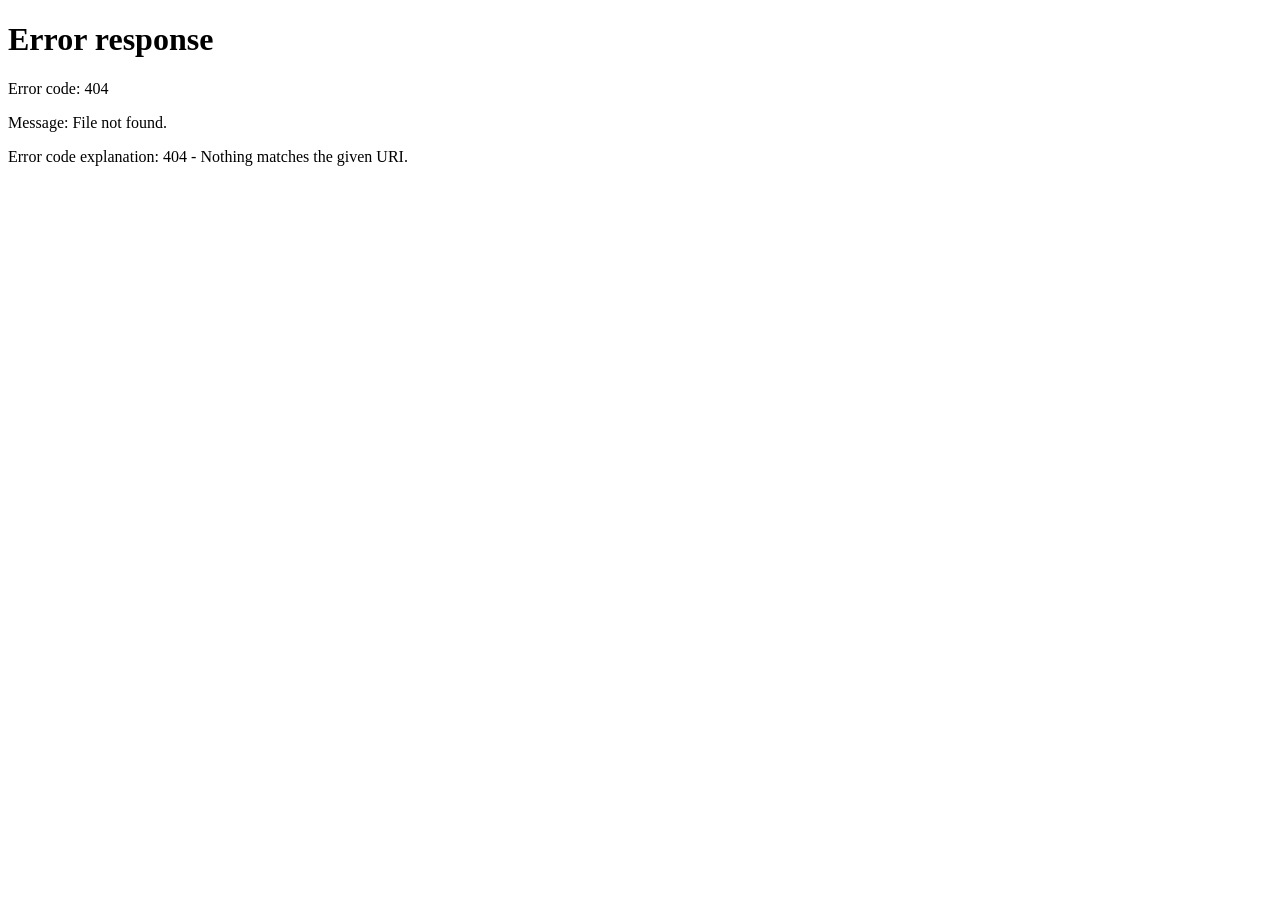
==== android_app/app/src/main/assets/www/index.html @ dddfde66 "feat: Add Android native app, mobile glassmorphism UI, backtesting engine, and AI evaluators" ====
<!DOCTYPE html>
<html lang="en">

<head>
    <meta charset="UTF-8">
    <meta name="viewport" content="width=device-width, initial-scale=1.0, maximum-scale=1.0, user-scalable=no">
    <title>Intraday Trading Terminal</title>
    <!-- Auth: must be first, intercepts all fetch() -->
    <script src="auth-client.js"></script>
    <script src="android-adapter.js"></script>
    <script>
        (function() {
            const saved = localStorage.getItem('theme') || 'light';
            document.documentElement.setAttribute('data-theme', saved);
        })();
    </script>
    <link rel="preconnect" href="https://fonts.googleapis.com">
    <link
        href="https://fonts.googleapis.com/css2?family=Inter:wght@400;500;600;700;800&family=JetBrains+Mono:wght@400;500;600;700;800&display=swap"
        rel="stylesheet">
    <link rel="stylesheet" href="mobile-glass.css">
    <style>
        :root, [data-theme="dark"] {
            --bg-base: #060913;
            --bg-panel: rgba(13, 20, 36, 0.82);
            --bg-panel-solid: #0d1424;
            --bg-panel-hover: rgba(20, 30, 52, 0.9);
            --border: rgba(255, 255, 255, 0.08);
            --border-light: rgba(255, 255, 255, 0.14);
            --border-glow: rgba(255, 107, 0, 0.35);

            --text: #f8fafc;
            --text-heading: #ffffff;
            --muted: #94a3b8;
            --muted-dark: #64748b;

            /* High visibility trading colors with Orange brand hero */
            --green: #00e676;
            --green-bg: rgba(0, 230, 118, 0.12);
            --green-border: rgba(0, 230, 118, 0.28);
            --green-text: #00e676;

            --red: #ff4d4d;
            --red-bg: rgba(255, 77, 77, 0.14);
            --red-border: rgba(255, 77, 77, 0.3);
            --red-text: #ff6b6b;

            --blue: #ff6b00;
            --orange: #ff6b00;
            --yellow: #fbbf24;
            --purple: #ea580c;

            --card-bg: rgba(16, 24, 44, 0.85);
            --card-border: rgba(255, 255, 255, 0.09);
            --card-hover-border: rgba(255, 107, 0, 0.6);
            --card-hover-bg: rgba(24, 36, 64, 0.9);
            --card-shadow: 0 8px 24px rgba(0, 0, 0, 0.45);

            --sub-box-bg: rgba(10, 15, 28, 0.75);
            --sub-box-border: rgba(255, 255, 255, 0.08);
            --sub-box-text: #f8fafc;

            --tag-orange-bg: rgba(255, 107, 0, 0.14);
            --tag-orange-border: rgba(255, 107, 0, 0.32);
            --tag-orange-color: #ff8533;

            --tag-neutral-bg: rgba(255, 255, 255, 0.06);
            --tag-neutral-border: rgba(255, 255, 255, 0.12);
            --tag-neutral-color: #cbd5e1;

            --log-bg: rgba(7, 11, 22, 0.75);
            --log-border: rgba(255, 255, 255, 0.06);
            --log-text: #cbd5e1;

            --radar-banner-bg: rgba(255, 107, 0, 0.1);
            --radar-banner-border: rgba(255, 107, 0, 0.3);
            --radar-banner-text: #fed7aa;

            --input-bg: rgba(12, 18, 34, 0.9);
            --input-border: rgba(255, 255, 255, 0.12);
            --input-text: #f8fafc;

            --filter-btn-bg: rgba(255, 255, 255, 0.05);
            --filter-btn-border: rgba(255, 255, 255, 0.1);
            --filter-btn-text: #94a3b8;
            --filter-btn-active-bg: rgba(255, 107, 0, 0.2);
            --filter-btn-active-border: #ff6b00;
            --filter-btn-active-text: #ff8533;

            --scrollbar-thumb: rgba(255, 107, 0, 0.35);
            --scrollbar-hover: #ff6b00;

            --shadow-sm: 0 4px 12px rgba(0, 0, 0, 0.3);
            --shadow-md: 0 12px 32px rgba(0, 0, 0, 0.5);

            --bg-inset: rgba(0, 0, 0, 0.25);
            --badge-bg: rgba(255, 107, 0, 0.08);
        }

        [data-theme="light"] {
            --bg-base: #fafaf9;
            --bg-panel: #ffffff;
            --bg-panel-solid: #ffffff;
            --bg-panel-hover: #fffaf5;
            --border: rgba(249, 115, 22, 0.16);
            --border-light: #e2e8f0;
            --border-glow: rgba(255, 107, 0, 0.3);

            --text: #0f172a;
            --text-heading: #0f172a;
            --muted: #64748b;
            --muted-dark: #94a3b8;

            --green: #16a34a;
            --green-bg: #f0fdf4;
            --green-border: #bbf7d0;
            --green-text: #16a34a;

            --red: #dc2626;
            --red-bg: #fef2f2;
            --red-border: #fecaca;
            --red-text: #dc2626;

            --blue: #ff6b00;
            --orange: #ff6b00;
            --yellow: #d97706;
            --purple: #ea580c;

            --card-bg: #ffffff;
            --card-border: rgba(249, 115, 22, 0.18);
            --card-hover-border: #ff6b00;
            --card-hover-bg: #ffffff;
            --card-shadow: 0 4px 16px rgba(249, 115, 22, 0.06);

            --sub-box-bg: #f8fafc;
            --sub-box-border: #e2e8f0;
            --sub-box-text: #0f172a;

            --tag-orange-bg: #fff7ed;
            --tag-orange-border: #fed7aa;
            --tag-orange-color: #ea580c;

            --tag-neutral-bg: #f1f5f9;
            --tag-neutral-border: #e2e8f0;
            --tag-neutral-color: #475569;

            --log-bg: #fafaf9;
            --log-border: #f1f5f9;
            --log-text: #334155;

            --radar-banner-bg: #fff7ed;
            --radar-banner-border: #fed7aa;
            --radar-banner-text: #9a3412;

            --input-bg: #ffffff;
            --input-border: #fed7aa;
            --input-text: #0f172a;

            --filter-btn-bg: #ffffff;
            --filter-btn-border: #e2e8f0;
            --filter-btn-text: #64748b;
            --filter-btn-active-bg: #fff7ed;
            --filter-btn-active-border: #fed7aa;
            --filter-btn-active-text: #ea580c;

            --scrollbar-thumb: #fed7aa;
            --scrollbar-hover: #ea580c;

            --shadow-sm: 0 2px 8px rgba(249, 115, 22, 0.06);
            --shadow-md: 0 12px 30px rgba(249, 115, 22, 0.10);

            --bg-inset: #fff7ed;
            --badge-bg: #ffedd5;
        }

        [data-theme="light"] body {
            background-color: #fafaf9;
            background-image:
                radial-gradient(circle at 15% 25%, rgba(255, 107, 0, 0.07) 0%, transparent 45%),
                radial-gradient(circle at 85% 75%, rgba(249, 115, 22, 0.06) 0%, transparent 45%),
                linear-gradient(rgba(249, 115, 22, 0.025) 1px, transparent 1px),
                linear-gradient(90deg, rgba(249, 115, 22, 0.025) 1px, transparent 1px);
            background-size: 100% 100%, 100% 100%, 36px 36px, 36px 36px;
            background-attachment: fixed;
        }

        [data-theme="light"] .header {
            background: rgba(255, 255, 255, 0.95);
            box-shadow: 0 4px 20px rgba(249, 115, 22, 0.06);
            border-bottom: 1px solid rgba(249, 115, 22, 0.16);
        }

        [data-theme="light"] .brand-icon {
            background: linear-gradient(135deg, #ff6b00, #ea580c);
            box-shadow: 0 4px 14px rgba(249, 115, 22, 0.35);
            color: white;
        }

        [data-theme="light"] .brand-name span {
            color: #ff6b00;
        }

        [data-theme="light"] .health-badge {
            background: #ffffff;
            box-shadow: 0 2px 6px rgba(0, 0, 0, 0.04);
            border-color: rgba(249, 115, 22, 0.18);
        }

        [data-theme="light"] .latency-badge {
            background: #ffffff;
            border: 1px solid #e2e8f0;
        }

        [data-theme="light"] .btn-toggle {
            background: #ffffff;
            border-color: #e2e8f0;
            color: var(--text);
        }

        [data-theme="light"] .btn-toggle:hover {
            background: #fff7ed;
            border-color: rgba(249, 115, 22, 0.3);
            color: #ff6b00;
        }

        [data-theme="light"] .btn-toggle.active {
            background: linear-gradient(135deg, #ff6b00, #ea580c) !important;
            color: #ffffff !important;
            border-color: #ff6b00 !important;
            box-shadow: 0 4px 14px rgba(249, 115, 22, 0.35) !important;
        }

        [data-theme="light"] .btn-outline {
            border-color: #e2e8f0;
            background: #ffffff;
            color: var(--text);
        }

        [data-theme="light"] .btn-outline:hover {
            background: #fff7ed;
            color: #ff6b00;
            border-color: rgba(249, 115, 22, 0.3);
        }

        [data-theme="light"] .btn-theme {
            background: transparent;
            color: var(--text);
            font-size: 16px;
            border-radius: 50%;
            width: 36px;
            height: 36px;
            display: flex;
            align-items: center;
            justify-content: center;
        }

        [data-theme="light"] .btn-theme:hover {
            background: #f1f5f9;
        }

        /* Panel overrides */
        [data-theme="light"] .panel,
        [data-theme="light"] .modal-box {
            background: #ffffff !important;
            border-color: rgba(249, 115, 22, 0.16) !important;
            box-shadow: 0 4px 20px rgba(249, 115, 22, 0.05) !important;
        }

        [data-theme="light"] .panel-header,
        [data-theme="light"] .modal-head,
        [data-theme="light"] .modal-foot {
            background: #fffaf5 !important;
            border-color: rgba(249, 115, 22, 0.12) !important;
            color: var(--text) !important;
        }

        [data-theme="light"] .stat-card,
        [data-theme="light"] .trade-card {
            background: #ffffff !important;
            border: 1px solid rgba(249, 115, 22, 0.14) !important;
            box-shadow: 0 2px 10px rgba(249, 115, 22, 0.04) !important;
        }

        [data-theme="light"] .stat-card:hover,
        [data-theme="light"] .trade-card:hover {
            box-shadow: 0 10px 28px rgba(249, 115, 22, 0.12) !important;
            border-color: rgba(249, 115, 22, 0.35) !important;
            transform: translateY(-4px);
        }

        [data-theme="light"] .risk-block,
        [data-theme="light"] .tc-price-row,
        [data-theme="light"] .tc-stat {
            background: #ffffff !important;
            border: 1px solid rgba(249, 115, 22, 0.16) !important;
            border-radius: 14px !important;
            box-shadow: 0 2px 8px rgba(249, 115, 22, 0.03) !important;
        }

        [data-theme="light"] .risk-block:hover {
            border-color: rgba(249, 115, 22, 0.3) !important;
            box-shadow: 0 6px 18px rgba(249, 115, 22, 0.08) !important;
        }

        [data-theme="light"] .tc-bar-track,
        [data-theme="light"] .risk-bar-track,
        [data-theme="light"] .conf-bar {
            background: #e2e8f0 !important;
            box-shadow: none !important;
            border-radius: 4px !important;
        }

        [data-theme="light"] .tc-bar-cursor {
            background: #0f172a !important;
            box-shadow: 0 0 6px rgba(0, 0, 0, 0.2) !important;
        }

        /* Scan Card Dual-Theme Rules */
        .scan-card {
            background: var(--card-bg);
            border: 1px solid var(--card-border);
            border-radius: 16px;
            padding: 16px;
            box-shadow: var(--card-shadow);
            display: flex;
            flex-direction: column;
            gap: 12px;
            transition: all 0.25s ease;
        }
        .scan-card:hover {
            border-color: var(--card-hover-border);
            box-shadow: 0 10px 28px rgba(255, 107, 0, 0.16);
            transform: translateY(-2px);
        }

        [data-theme="light"] .scan-card {
            background: #ffffff !important;
            border: 1px solid rgba(249, 115, 22, 0.18) !important;
            box-shadow: 0 4px 16px rgba(249, 115, 22, 0.06) !important;
        }

        [data-theme="light"] .scan-card:hover {
            background: #ffffff !important;
            border-color: #ff6b00 !important;
            box-shadow: 0 10px 28px rgba(249, 115, 22, 0.14) !important;
            transform: translateY(-2px);
        }

        [data-theme="light"] .alert-item:hover {
            background: #fff7ed !important;
        }

        .scan-decision {
            background: var(--tag-orange-bg);
            border: 1px solid var(--tag-orange-border);
            color: var(--tag-orange-color);
            border-radius: 8px;
            font-weight: 700;
        }

        .insight-chip {
            background: var(--tag-neutral-bg);
            border: 1px solid var(--tag-neutral-border);
            color: var(--tag-neutral-color);
            border-radius: 8px;
            font-weight: 700;
        }

        .insight-chip.active {
            background: var(--tag-orange-bg) !important;
            border: 1px solid var(--tag-orange-border) !important;
            color: var(--tag-orange-color) !important;
        }

        .chk {
            background: var(--tag-neutral-bg);
            border: 1px solid var(--tag-neutral-border);
            color: var(--muted);
            border-radius: 6px;
        }

        .chk.pass {
            background: var(--green-bg) !important;
            border: 1px solid var(--green-border) !important;
            color: var(--green-text) !important;
        }

        [data-theme="light"] .alert-item {
            border-bottom: 1px solid #f1f5f9 !important;
        }

        [data-theme="light"] .tl-item:not(:last-child)::before {
            background: rgba(249, 115, 22, 0.25) !important;
        }

        [data-theme="light"] .tl-dot.scan {
            background: #ea580c !important;
            border-color: #ffffff !important;
            box-shadow: 0 0 6px rgba(234, 88, 12, 0.4) !important;
        }

        /* Candidate & Watchlist Card Aesthetics */
        .radar-filter-btn {
            background: var(--filter-btn-bg);
            border: 1px solid var(--filter-btn-border);
            color: var(--filter-btn-text);
            padding: 4px 10px;
            border-radius: 8px;
            font-size: 11px;
            font-weight: 700;
            cursor: pointer;
            transition: all 0.2s ease;
        }
        .radar-filter-btn:hover {
            border-color: #ff6b00;
            color: #ff6b00;
        }
        .radar-filter-btn.active {
            background: var(--filter-btn-active-bg);
            border-color: var(--filter-btn-active-border);
            color: var(--filter-btn-active-text);
            font-weight: 800;
            box-shadow: 0 1px 3px rgba(249, 115, 22, 0.15);
        }

        .wl-card {
            background: var(--card-bg);
            border: 1.5px solid var(--card-border);
            border-radius: 12px;
            padding: 10px 12px;
            display: flex;
            flex-direction: column;
            gap: 6px;
            cursor: pointer;
            transition: all 0.22s cubic-bezier(0.4, 0, 0.2, 1);
            box-shadow: var(--shadow-sm);
            position: relative;
            overflow: hidden;
        }
        .wl-card:hover {
            transform: translateY(-2px);
            border-color: var(--card-hover-border);
            box-shadow: 0 8px 20px rgba(255, 107, 0, 0.16);
        }
        .wl-card.highlight-card {
            border-color: #ff6b00;
            background: var(--card-hover-bg);
            box-shadow: 0 0 0 3px rgba(255, 107, 0, 0.25);
        }

        .morning-stock-card {
            background: var(--card-bg);
            border: 1px solid var(--border);
            border-radius: 8px;
            padding: 6px 8px;
            display: flex;
            justify-content: space-between;
            align-items: center;
            font-size: 11px;
            cursor: pointer;
            transition: all 0.15s ease;
        }
        .morning-stock-card:hover {
            border-color: #ff6b00;
            background: var(--card-hover-bg);
            transform: translateY(-1px);
        }

        #morning-search-input {
            width: 100%;
            padding: 8px 12px;
            border-radius: 10px;
            border: 1.5px solid var(--input-border);
            font-size: 11px;
            outline: none;
            background: var(--input-bg);
            color: var(--input-text);
            transition: border-color 0.2s ease;
        }
        #morning-search-input:focus {
            border-color: #ff6b00;
        }

        @keyframes cardPulseRing {
            0% { box-shadow: 0 0 0 0 rgba(249, 115, 22, 0.6); }
            70% { box-shadow: 0 0 0 10px rgba(249, 115, 22, 0); }
            100% { box-shadow: 0 0 0 0 rgba(249, 115, 22, 0); }
        }
        .scan-card.highlight-pulse {
            animation: cardPulseRing 1.8s infinite;
            border-color: #ff6b00 !important;
        }

        /* Custom Scrollbar for comfortable panes */
        #live-signal-log::-webkit-scrollbar,
        #watchlist-symbols-list::-webkit-scrollbar,
        #timeline::-webkit-scrollbar,
        #alerts-panel::-webkit-scrollbar {
            width: 5px;
        }
        #live-signal-log::-webkit-scrollbar-thumb,
        #watchlist-symbols-list::-webkit-scrollbar-thumb,
        #timeline::-webkit-scrollbar-thumb,
        #alerts-panel::-webkit-scrollbar-thumb {
            background: var(--scrollbar-thumb);
            border-radius: 4px;
        }
        #live-signal-log::-webkit-scrollbar-thumb:hover,
        #watchlist-symbols-list::-webkit-scrollbar-thumb:hover,
        #timeline::-webkit-scrollbar-thumb:hover,
        #alerts-panel::-webkit-scrollbar-thumb:hover {
            background: var(--scrollbar-hover);
        }

        .sh-row {
            background: rgba(255, 255, 255, 0.03);
            border: 1px solid rgba(255, 255, 255, 0.06);
            border-radius: 8px;
            padding: 5px 12px;
            margin-bottom: 4px;
            transition: all 0.15s ease;
        }
        .sh-row:hover {
            background: rgba(255, 107, 0, 0.1);
            border-color: rgba(255, 107, 0, 0.3);
        }
        [data-theme="light"] .sh-row {
            background: #f8fafc;
            border: 1px solid #f1f5f9;
        }
        [data-theme="light"] .sh-row:hover {
            background: #fff7ed;
            border-color: #fed7aa;
        }

        /* Modal Spec overrides */
        [data-theme="light"] .cfg-section {
            background: #ffffff !important;
            border-color: var(--border-light) !important;
        }

        [data-theme="light"] .cfg-input,
        [data-theme="light"] .sl-modify-input {
            background: #ffffff !important;
            border-color: var(--border-light) !important;
            color: var(--text) !important;
            box-shadow: 0 1px 2px rgba(0, 0, 0, 0.02) !important;
        }

        [data-theme="light"] select.cfg-input option {
            background: #ffffff !important;
        }

        [data-theme="light"] .tbl th {
            background: #f8fafc !important;
            color: var(--muted) !important;
            border-bottom: 1px solid var(--border-light) !important;
        }

        [data-theme="light"] .tbl td {
            border-bottom: 1px solid var(--border-light) !important;
        }

        /* Toaster */
        #header-toast {
            position: absolute;
            left: 50%;
            transform: translate(-50%, -20px);
            top: 12px;
            font-size: 13px;
            font-weight: 700;
            color: var(--text);
            opacity: 0;
            pointer-events: none;
            display: flex;
            align-items: center;
            gap: 10px;
            background: rgba(3, 6, 16, 0.95);
            padding: 8px 16px;
            border-radius: 30px;
            border: 1px solid rgba(255, 255, 255, 0.2);
            box-shadow: 0 4px 20px rgba(0, 0, 0, 0.5);
            z-index: 3000;
            transition: all 0.3s cubic-bezier(0.4, 0, 0.2, 1);
            backdrop-filter: blur(10px);
        }

        [data-theme="light"] #header-toast {
            background: #ffffff !important;
            border-color: var(--border-light) !important;
            box-shadow: 0 4px 20px rgba(0, 0, 0, 0.1) !important;
            color: var(--text) !important;
        }

        * {
            margin: 0;
            padding: 0;
            box-sizing: border-box;
            -webkit-tap-highlight-color: transparent;
        }

        body {
            font-family: 'Inter', sans-serif;
            background-color: var(--bg-base);
            color: var(--text);
            min-height: 100vh;
            /* Dynamic background meshes */
            background-image:
                radial-gradient(circle at 15% 40%, rgba(59, 130, 246, 0.08) 0%, transparent 40%),
                radial-gradient(circle at 85% 70%, rgba(139, 92, 246, 0.08) 0%, transparent 40%),
                radial-gradient(circle at 50% 10%, rgba(0, 230, 118, 0.03) 0%, transparent 50%),
                linear-gradient(rgba(255, 255, 255, 0.015) 1px, transparent 1px),
                linear-gradient(90deg, rgba(255, 255, 255, 0.015) 1px, transparent 1px);
            background-size: 100% 100%, 100% 100%, 100% 100%, 40px 40px, 40px 40px;
            background-position: 0 0, 0 0, 0 0, -1px -1px, -1px -1px;
            background-attachment: fixed;
        }

        /* ── SCROLLBAR ── */
        ::-webkit-scrollbar {
            width: 6px;
            height: 6px;
        }

        ::-webkit-scrollbar-track {
            background: transparent;
        }

        ::-webkit-scrollbar-thumb {
            background: rgba(255, 255, 255, 0.15);
            border-radius: 10px;
        }

        ::-webkit-scrollbar-thumb:hover {
            background: rgba(255, 255, 255, 0.25);
        }

        /* ── HEADER ── */
        .header {
            display: flex;
            justify-content: space-between;
            align-items: center;
            padding: 10px 24px;
            background: rgba(3, 6, 16, 0.85);
            border-bottom: 1px solid var(--border);
            backdrop-filter: blur(20px);
            position: sticky;
            top: 0;
            z-index: 200;
            box-shadow: 0 2px 15px rgba(0, 0, 0, 0.4);
        }

        .header-left {
            display: flex;
            align-items: center;
            gap: 24px;
        }

        .brand {
            display: flex;
            align-items: center;
            gap: 12px;
        }

        .brand-icon {
            width: 36px;
            height: 36px;
            min-width: 36px;
            background: linear-gradient(135deg, var(--blue), var(--purple));
            border-radius: 10px;
            display: flex;
            align-items: center;
            justify-content: center;
            font-size: 18px;
            box-shadow: 0 0 15px rgba(59, 130, 246, 0.4);
        }

        .brand-name {
            font-size: 16px;
            font-weight: 800;
            letter-spacing: -0.5px;
        }

        .brand-name span {
            color: var(--blue);
        }

        .health-badge {
            display: flex;
            align-items: center;
            gap: 8px;
            font-size: 12px;
            font-weight: 600;
            background: rgba(255, 255, 255, 0.03);
            border: 1px solid var(--border);
            padding: 6px 14px;
            border-radius: 20px;
            box-shadow: inset 0 2px 4px rgba(0, 0, 0, 0.2);
            white-space: nowrap;
        }

        .health-dot {
            width: 8px;
            height: 8px;
            min-width: 8px;
            border-radius: 50%;
            background: var(--muted);
        }

        .health-dot.ok {
            background: var(--green);
            box-shadow: 0 0 12px rgba(0, 230, 118, 0.6);
            animation: pulse-ok 2s infinite;
        }

        .health-dot.warn {
            background: var(--yellow);
            box-shadow: 0 0 12px rgba(251, 191, 36, 0.6);
        }

        .health-dot.err {
            background: var(--red);
            box-shadow: 0 0 12px rgba(255, 59, 59, 0.6);
        }

        @keyframes pulse-ok {

            0%,
            100% {
                opacity: 1;
                box-shadow: 0 0 12px rgba(0, 230, 118, 0.6);
            }

            50% {
                opacity: 0.5;
                box-shadow: 0 0 4px rgba(0, 230, 118, 0.2);
            }
        }

        .latency-badge {
            font-family: 'JetBrains Mono';
            font-size: 11px;
            color: var(--muted);
            padding: 6px 12px;
            background: rgba(255, 255, 255, 0.03);
            border-radius: 8px;
            display: flex;
            align-items: center;
            gap: 6px;
            white-space: nowrap;
        }

        #latency-bar {
            display: flex;
            align-items: flex-end;
            gap: 2px;
            height: 14px;
        }

        .lb {
            width: 3px;
            border-radius: 1px;
            background: var(--green);
            transition: height 0.2s, background 0.2s;
        }

        .header-right {
            display: flex;
            gap: 12px;
            align-items: center;
        }

        button {
            padding: 6px 14px;
            border-radius: 6px;
            font-weight: 600;
            font-size: 11px;
            cursor: pointer;
            border: 1px solid transparent;
            transition: all 0.2s cubic-bezier(0.4, 0, 0.2, 1);
            font-family: 'Inter', sans-serif;
            display: flex;
            align-items: center;
            justify-content: center;
            gap: 6px;
        }

        button:active {
            transform: scale(0.96);
        }

        .btn-toggle {
            background: rgba(255, 255, 255, 0.05);
            color: var(--text);
            border-color: var(--border);
        }

        .btn-toggle:hover {
            background: rgba(255, 255, 255, 0.1);
        }

        .btn-toggle.active {
            background: rgba(0, 230, 118, 0.1);
            color: var(--green);
            border-color: rgba(0, 230, 118, 0.4);
            text-shadow: 0 0 10px rgba(0, 230, 118, 0.4);
        }

        .btn-mode {
            font-family: 'JetBrains Mono';
            font-weight: 700;
            font-size: 10px;
            letter-spacing: 0.5px;
        }

        .btn-mode.test {
            background: rgba(59, 130, 246, 0.1);
            color: var(--blue);
            border-color: rgba(59, 130, 246, 0.3);
        }

        .btn-mode.live {
            background: rgba(255, 59, 59, 0.1);
            color: var(--red);
            border-color: rgba(255, 59, 59, 0.3);
            animation: pulse-live 2s infinite;
        }

        @keyframes pulse-live {

            0%,
            100% {
                box-shadow: 0 0 0 0 rgba(255, 59, 59, 0.4);
            }

            50% {
                box-shadow: 0 0 0 4px rgba(255, 59, 59, 0);
            }
        }

        .btn-outline {
            background: transparent;
            color: var(--text);
            border-color: rgba(255, 255, 255, 0.15);
        }

        .btn-outline:hover {
            background: rgba(255, 255, 255, 0.05);
            border-color: rgba(255, 255, 255, 0.3);
        }

        .btn-danger {
            background: rgba(255, 59, 59, 0.15);
            color: var(--red);
            border-color: rgba(255, 59, 59, 0.3);
        }

        .btn-danger:hover {
            background: var(--red);
            color: #fff;
            box-shadow: 0 4px 15px rgba(255, 59, 59, 0.4);
        }

        .btn-primary {
            background: var(--blue);
            color: #fff;
            border-color: var(--blue);
        }

        .btn-primary:hover {
            background: #2563eb;
            transform: translateY(-1px);
            box-shadow: 0 4px 15px rgba(59, 130, 246, 0.4);
        }

        .btn-sm {
            padding: 4px 10px;
            font-size: 10px;
            border-radius: 4px;
        }

        .btn-theme {
            background: transparent;
            color: var(--muted);
            border: none;
            font-size: 16px;
            border-radius: 50%;
            width: 30px;
            height: 30px;
            display: flex;
            align-items: center;
            justify-content: center;
            transition: all 0.2s;
        }

        .btn-theme:hover {
            background: rgba(255, 255, 255, 0.05);
            color: var(--text);
        }

        /* ── LAYOUT ── */
        .page {
            padding: 16px;
            display: flex;
            flex-direction: column;
            gap: 16px;
            max-width: 1800px;
            margin: 0 auto;
            box-sizing: border-box;
        }

        /* ── INDEX BANNER ── */
        .index-banner {
            display: flex;
            justify-content: space-between;
            padding: 12px 16px;
            background: linear-gradient(90deg, rgba(20, 28, 48, 0.4) 0%, rgba(10, 16, 30, 0.6) 100%);
            border: 1px solid var(--border);
            border-radius: 12px;
            overflow-x: auto;
            white-space: nowrap;
            align-items: center;
            gap: 16px;
        }

        [data-theme="light"] .index-banner {
            background: #ffffff !important;
            box-shadow: 0 4px 15px rgba(0, 0, 0, 0.03) !important;
            border-color: var(--border-light) !important;
        }

        .idx-item {
            display: flex;
            gap: 8px;
            align-items: baseline;
        }

        .idx-name {
            font-size: 10px;
            font-weight: 700;
            color: var(--muted);
            letter-spacing: 0.5px;
        }

        [data-theme="light"] .idx-name {
            color: #64748b !important;
        }

        .idx-price {
            font-size: 13px;
            font-weight: 700;
            color: var(--text);
            font-family: 'JetBrains Mono', monospace;
        }

        .idx-chg {
            font-size: 11px;
            font-weight: 700;
            font-family: 'JetBrains Mono', monospace;
        }

        .pulse-dot {
            width: 6px;
            height: 6px;
            background: var(--green);
            border-radius: 50%;
            display: inline-block;
            margin-right: 4px;
            animation: pulse-green 1.5s infinite;
            box-shadow: 0 0 0 0 rgba(0, 230, 118, 0.7);
        }

        @keyframes pulse-green {
            0% {
                transform: scale(0.95);
                box-shadow: 0 0 0 0 rgba(0, 230, 118, 0.7);
            }

            70% {
                transform: scale(1);
                box-shadow: 0 0 0 6px rgba(0, 230, 118, 0);
            }

            100% {
                transform: scale(0.95);
                box-shadow: 0 0 0 0 rgba(0, 230, 118, 0);
            }
        }

        [data-theme="light"] .idx-price {
            color: var(--text) !important;
        }

        /* ── STAT RIBBON ── */
        .ribbon {
            display: grid;
            grid-template-columns: 0.8fr 0.7fr 0.8fr 1.8fr 0.8fr;
            gap: 16px;
        }

        .stat-card {
            background: linear-gradient(180deg, rgba(20, 28, 48, 0.5) 0%, rgba(10, 16, 30, 0.6) 100%);
            backdrop-filter: blur(12px);
            border: 1px solid var(--border);
            border-top: 1px solid var(--border-light);
            border-radius: 12px;
            padding: 12px 18px 11px;
            display: flex;
            flex-direction: column;
            justify-content: center;
            gap: 6px;
            transition: transform 0.3s cubic-bezier(0.4, 0, 0.2, 1), box-shadow 0.3s, border-color 0.3s;
            box-shadow: var(--shadow-sm);
        }

        .stat-card:hover {
            transform: translateY(-2px);
            border-color: rgba(255, 255, 255, 0.2);
            box-shadow: 0 8px 24px rgba(0, 0, 0, 0.3), 0 0 20px rgba(59, 130, 246, 0.05);
        }

        .stat-label {
            font-size: 9px;
            text-transform: uppercase;
            letter-spacing: 1px;
            color: var(--muted);
            font-weight: 700;
        }

        .stat-val {
            font-size: 20px;
            font-weight: 800;
            font-family: 'JetBrains Mono';
            letter-spacing: -0.5px;
        }

        .stat-sub {
            font-size: 10px;
            color: var(--muted);
            font-weight: 500;
        }

        .g {
            color: var(--green) !important;
            text-shadow: 0 0 12px rgba(0, 230, 118, 0.2);
        }

        .r {
            color: var(--red) !important;
            text-shadow: 0 0 12px rgba(255, 59, 59, 0.2);
        }

        .b {
            color: var(--blue) !important;
            text-shadow: 0 0 12px rgba(59, 130, 246, 0.2);
        }

        .y {
            color: var(--yellow) !important;
            text-shadow: 0 0 12px rgba(251, 191, 36, 0.2);
        }

        /* ── MAIN GRID ── */
        .main-grid {
            display: grid;
            grid-template-columns: 1fr 340px;
            gap: 16px;
            align-items: start;
        }

        .intel-split-row {
            display: grid;
            grid-template-columns: 1.15fr 1fr;
            gap: 16px;
            margin-bottom: 20px;
        }
        @media (max-width: 960px) {
            .intel-split-row {
                grid-template-columns: 1fr;
            }
        }

        .split-row {
            display: grid;
            grid-template-columns: repeat(4, 1fr);
            gap: 16px;
            margin-bottom: 20px;
        }
        @media (max-width: 1200px) {
            .split-row {
                grid-template-columns: repeat(2, 1fr);
            }
        }
        @media (max-width: 640px) {
            .split-row {
                grid-template-columns: 1fr;
            }
        }

        .left-col {
            display: flex;
            flex-direction: column;
            gap: 16px;
        }

        .right-col {
            display: flex;
            flex-direction: column;
            gap: 16px;
        }

        /* ── PANEL ── */
        .panel {
            background: linear-gradient(180deg, rgba(18, 25, 42, 0.6) 0%, rgba(10, 15, 26, 0.8) 100%);
            backdrop-filter: blur(20px);
            border: 1px solid var(--border);
            border-top: 1px solid var(--border-light);
            border-radius: 12px;
            overflow: hidden;
            box-shadow: var(--shadow-sm);
        }

        .panel-header {
            padding: 12px 16px;
            background: rgba(0, 0, 0, 0.2);
            border-bottom: 1px solid var(--border);
            display: flex;
            justify-content: space-between;
            align-items: center;
            font-size: 14px;
            font-weight: 700;
            letter-spacing: 0.5px;
        }

        .panel-header-left {
            display: flex;
            align-items: center;
            gap: 8px;
        }

        .panel-label {
            font-size: 9px;
            color: var(--muted);
            font-weight: 600;
            text-transform: uppercase;
            letter-spacing: 0.5px;
        }

        /* ── ACTIVE TRADE CARDS ── */
        .trade-cards-grid {
            display: grid;
            grid-template-columns: repeat(auto-fill, minmax(320px, 1fr));
            gap: 10px;
            padding: 14px 16px;
        }

        .trade-card {
            background: linear-gradient(145deg, rgba(20, 28, 48, 0.4) 0%, rgba(10, 16, 30, 0.6) 100%);
            backdrop-filter: blur(10px);
            border: 1px solid rgba(255, 255, 255, 0.08);
            border-radius: 12px;
            padding: 14px;
            display: flex;
            flex-direction: column;
            gap: 10px;
            position: relative;
            overflow: hidden;
            box-shadow: 0 4px 20px rgba(0, 0, 0, 0.3);
            transition: all 0.3s cubic-bezier(0.4, 0, 0.2, 1);
        }

        .trade-card:hover {
            transform: translateY(-4px);
            border-color: rgba(255, 255, 255, 0.15);
            box-shadow: 0 12px 30px rgba(0, 0, 0, 0.5);
        }

        .trade-card::after {
            content: '';
            position: absolute;
            top: 0;
            left: 0;
            width: 100%;
            height: 4px;
        }

        .trade-card.profit::after {
            background: var(--green);
            box-shadow: 0 0 10px var(--green);
        }

        .trade-card.loss::after {
            background: var(--red);
            box-shadow: 0 0 10px var(--red);
        }

        .tc-top {
            display: flex;
            justify-content: space-between;
            align-items: flex-start;
            margin-bottom: 14px;
        }

        .tc-symbol {
            display: flex;
            align-items: center;
            flex-wrap: wrap;
            gap: 8px;
        }

        .tc-sym-name {
            font-size: 18px;
            font-weight: 800;
            letter-spacing: -0.5px;
        }

        .side-tag {
            padding: 4px 8px;
            border-radius: 6px;
            font-size: 10px;
            font-weight: 800;
            letter-spacing: 0.5px;
            border: 1px solid transparent;
            text-transform: uppercase;
        }

        .side-tag.buy {
            background: rgba(0, 230, 118, 0.1);
            color: var(--green);
            border-color: rgba(0, 230, 118, 0.2);
        }

        .side-tag.sell {
            background: rgba(255, 59, 59, 0.1);
            color: var(--red);
            border-color: rgba(255, 59, 59, 0.2);
        }

        .tc-pnl {
            text-align: right;
        }

        .tc-pnl-val {
            font-size: 20px;
            font-weight: 800;
            font-family: 'JetBrains Mono';
        }

        .tc-pnl-pct {
            font-size: 11px;
            color: var(--muted);
            margin-top: 2px;
            font-family: 'JetBrains Mono';
            font-weight: 600;
        }

        .tc-price-row {
            display: flex;
            align-items: center;
            gap: 8px;
            font-family: 'JetBrains Mono';
            font-size: 13px;
            background: rgba(0, 0, 0, 0.4);
            border-radius: 8px;
            padding: 10px 14px;
            margin-bottom: 16px;
            border: 1px solid rgba(255, 255, 255, 0.05);
        }

        .tc-ltp {
            font-size: 18px;
            font-weight: 800;
        }

        .tc-progress {
            margin-bottom: 16px;
        }

        .tc-progress-labels {
            display: flex;
            justify-content: space-between;
            font-size: 10px;
            color: var(--muted);
            margin-bottom: 6px;
            font-family: 'JetBrains Mono';
            font-weight: 700;
        }

        .tc-bar-track {
            height: 6px;
            background: rgba(0, 0, 0, 0.6);
            border-radius: 3px;
            position: relative;
        }

        .tc-bar-fill {
            height: 100%;
            border-radius: 3px;
            transition: width 0.5s ease;
            position: relative;
        }

        .tc-bar-fill.profit {
            background: linear-gradient(90deg, var(--green), #34d399);
            box-shadow: 0 0 10px rgba(0, 230, 118, 0.3);
        }

        .tc-bar-fill.loss {
            background: linear-gradient(90deg, var(--red), #f87171);
            box-shadow: 0 0 10px rgba(255, 59, 59, 0.3);
        }

        .tc-bar-cursor {
            position: absolute;
            top: -4px;
            width: 4px;
            height: 14px;
            background: #fff;
            border-radius: 2px;
            box-shadow: 0 0 8px #fff;
            z-index: 2;
        }

        .tc-stats {
            display: grid;
            grid-template-columns: repeat(3, 1fr);
            gap: 8px;
            margin-bottom: 16px;
        }

        .tc-stat {
            background: rgba(255, 255, 255, 0.03);
            border-radius: 8px;
            padding: 8px;
            border: 1px solid rgba(255, 255, 255, 0.03);
            text-align: center;
        }

        .tc-stat-label {
            color: var(--muted);
            font-size: 9px;
            text-transform: uppercase;
            font-weight: 700;
            margin-bottom: 4px;
        }

        .tc-stat-val {
            font-family: 'JetBrains Mono';
            font-weight: 800;
            font-size: 13px;
        }

        .tc-actions {
            display: flex;
            gap: 8px;
        }

        .tc-status-tag {
            font-size: 10px;
            font-weight: 800;
            padding: 4px 8px;
            border-radius: 6px;
            letter-spacing: 0.5px;
            border: 1px solid transparent;
        }

        .tc-status-tag.sl-placed {
            background: rgba(59, 130, 246, 0.1);
            color: var(--blue);
            border-color: rgba(59, 130, 246, 0.3);
        }

        .tc-status-tag.trailing {
            background: rgba(0, 230, 118, 0.15);
            color: var(--green);
            border-color: rgba(0, 230, 118, 0.4);
            animation: glow-green 2s infinite;
        }

        @keyframes glow-green {

            0%,
            100% {
                box-shadow: 0 0 5px rgba(0, 230, 118, 0.2);
            }

            50% {
                box-shadow: 0 0 15px rgba(0, 230, 118, 0.5);
            }
        }

        .tc-status-tag.entered {
            background: rgba(255, 255, 255, 0.05);
            color: var(--muted);
            border-color: rgba(255, 255, 255, 0.1);
        }

        /* ── SCANNER PANEL ── */
        .scanner-grid {
            display: grid;
            grid-template-columns: repeat(3, 1fr);
            gap: 10px;
            padding: 14px 16px;
        }

        .scan-card {
            padding: 14px;
            border: 1px solid rgba(255, 255, 255, 0.08);
            border-radius: 12px;
            transition: all 0.2s ease;
            position: relative;
            display: flex;
            flex-direction: column;
            gap: 6px;
        }

        .scan-card:hover {
            background: rgba(255, 255, 255, 0.05);
        }

        .scan-rank {
            font-size: 10px;
            color: var(--muted);
            text-transform: uppercase;
            font-weight: 800;
            letter-spacing: 1.5px;
            margin-bottom: 10px;
            display: flex;
            align-items: center;
            gap: 8px;
        }

        .scan-rank i {
            font-style: normal;
            color: var(--blue);
            background: rgba(59, 130, 246, 0.1);
            padding: 2px 6px;
            border-radius: 4px;
        }

        .scan-top {
            display: flex;
            justify-content: space-between;
            align-items: center;
            margin-bottom: 8px;
        }

        .scan-sym {
            font-size: 18px;
            font-weight: 800;
        }

        .scan-decision {
            font-size: 11px;
            font-weight: 800;
            background: rgba(0, 0, 0, 0.4);
            padding: 4px 10px;
            border-radius: 6px;
            border: 1px solid rgba(255, 255, 255, 0.05);
        }

        .scan-price {
            font-family: 'JetBrains Mono';
            font-size: 12px;
            color: var(--muted);
            margin-bottom: 14px;
            font-weight: 600;
            display: flex;
            align-items: center;
            gap: 10px;
        }

        .conf-bar {
            height: 8px;
            background: rgba(0, 0, 0, 0.6);
            border-radius: 4px;
            margin-bottom: 16px;
            overflow: hidden;
            box-shadow: inset 0 2px 4px rgba(0, 0, 0, 0.3);
        }

        .conf-fill {
            height: 100%;
            border-radius: 4px;
            transition: width 0.8s cubic-bezier(0.4, 0, 0.2, 1);
        }

        .scan-checks {
            display: grid;
            grid-template-columns: 1fr 1fr;
            gap: 8px;
            font-size: 11px;
            font-weight: 600;
            margin-bottom: 16px;
        }

        .chk {
            display: flex;
            align-items: center;
            gap: 8px;
            color: var(--muted);
            padding: 4px;
            border-radius: 4px;
            background: rgba(255, 255, 255, 0.01);
        }

        .chk.pass {
            color: var(--text);
            background: rgba(0, 230, 118, 0.03);
        }

        .chk-dot {
            width: 8px;
            height: 8px;
            border-radius: 50%;
            background: var(--muted);
            flex-shrink: 0;
            box-shadow: inset 0 1px 2px rgba(0, 0, 0, 0.5);
        }

        .chk.pass .chk-dot {
            background: var(--green);
            box-shadow: 0 0 8px var(--green);
        }

        .scan-insights {
            display: flex;
            flex-wrap: wrap;
            gap: 8px;
        }

        .insight-chip {
            font-size: 10px;
            font-family: 'JetBrains Mono';
            font-weight: 800;
            padding: 4px 10px;
            border-radius: 8px;
            border: 1px solid rgba(255, 255, 255, 0.05);
            background: rgba(0, 0, 0, 0.3);
            color: var(--muted);
            transition: all 0.2s;
        }

        .insight-chip.active {
            border-color: rgba(59, 130, 246, 0.4);
            color: var(--blue);
            background: rgba(59, 130, 246, 0.1);
            box-shadow: 0 0 10px rgba(59, 130, 246, 0.1);
        }

        /* ── ALERTS PANEL ── */
        .alerts-list {
            max-height: 140px;
            overflow-y: auto;
            padding: 10px 14px;
        }

        .alert-item {
            display: flex;
            align-items: flex-start;
            gap: 10px;
            padding: 10px;
            border-bottom: 1px solid rgba(255, 255, 255, 0.03);
            font-size: 13px;
            transition: background 0.2s;
            border-radius: 8px;
        }

        .alert-item:hover {
            background: rgba(255, 255, 255, 0.03);
        }

        .alert-icon {
            font-size: 16px;
            margin-top: 2px;
            flex-shrink: 0;
            filter: drop-shadow(0 2px 4px rgba(0, 0, 0, 0.3));
        }

        .alert-body {
            flex: 1;
        }

        .alert-msg {
            font-weight: 600;
            margin-bottom: 3px;
            line-height: 1.4;
        }

        .alert-time {
            font-size: 10px;
            color: var(--muted);
            font-family: 'JetBrains Mono';
            font-weight: 500;
        }

        /* ── RISK DASHBOARD ── */
        .risk-grid {
            display: grid;
            grid-template-columns: 1fr 1fr;
            gap: 8px;
            padding: 12px;
        }

        .risk-block {
            background: rgba(0, 0, 0, 0.25);
            border: 1px solid rgba(255, 255, 255, 0.05);
            border-radius: 12px;
            padding: 12px;
            box-shadow: inset 0 2px 5px rgba(0, 0, 0, 0.1);
            display: flex;
            flex-direction: column;
            gap: 6px;
        }

        .risk-label {
            font-size: 10px;
            color: var(--muted);
            text-transform: uppercase;
            font-weight: 700;
            margin-bottom: 4px;
            letter-spacing: 0.5px;
        }

        .risk-val {
            font-size: 20px;
            font-weight: 800;
            font-family: 'JetBrains Mono';
            margin-bottom: 4px;
        }

        .risk-bar-track {
            height: 6px;
            background: rgba(0, 0, 0, 0.4);
            border-radius: 3px;
            overflow: hidden;
            box-shadow: inset 0 1px 2px rgba(0, 0, 0, 0.5);
        }

        .risk-bar-fill {
            height: 100%;
            border-radius: 3px;
            transition: width 0.5s;
            background: linear-gradient(90deg, var(--green), var(--yellow));
        }

        .risk-bar-fill.danger {
            background: linear-gradient(90deg, var(--yellow), var(--red));
        }

        /* ── SYSTEM HEALTH ── */
        .sh-row {
            display: flex;
            justify-content: space-between;
            align-items: center;
            padding: 6px 18px;
            border-bottom: none;
            font-size: 13px;
            font-weight: 500;
        }

        .sh-label {
            color: var(--muted);
        }

        .sh-val {
            font-family: 'JetBrains Mono';
            font-weight: 700;
            font-size: 12px;
        }

        /* ── SIGNAL TIMELINE ── */
        .timeline {
            padding: 14px 18px;
            display: flex;
            flex-direction: column;
            gap: 14px;
            max-height: 320px;
            overflow-y: auto;
        }

        .tl-item {
            display: flex;
            gap: 14px;
            position: relative;
        }

        .tl-item:last-child {
            padding-bottom: 0;
        }

        .tl-item:not(:last-child)::before {
            content: '';
            position: absolute;
            left: 6px;
            top: 20px;
            bottom: 0;
            width: 2px;
            background: linear-gradient(180deg, rgba(255, 255, 255, 0.1), rgba(255, 255, 255, 0.02));
        }

        .tl-dot {
            width: 14px;
            height: 14px;
            border-radius: 50%;
            flex-shrink: 0;
            margin-top: 2px;
            border: 2px solid var(--bg-panel);
            position: relative;
            z-index: 2;
        }

        .tl-dot.exec {
            background: var(--green);
            box-shadow: 0 0 10px rgba(0, 230, 118, 0.5);
        }

        .tl-dot.detect {
            background: var(--blue);
            box-shadow: 0 0 10px rgba(59, 130, 246, 0.5);
        }

        .tl-dot.scan {
            background: var(--muted);
        }

        .tl-dot.exit {
            background: var(--red);
            box-shadow: 0 0 10px rgba(255, 59, 59, 0.5);
        }

        .tl-body {
            flex: 1;
            min-width: 0;
        }

        .tl-event {
            font-size: 13px;
            font-weight: 700;
            margin-bottom: 3px;
        }

        .tl-detail {
            font-size: 11px;
            color: var(--muted);
            font-family: 'JetBrains Mono';
            font-weight: 500;
            line-height: 1.4;
        }

        .tl-time {
            font-size: 10px;
            color: var(--muted);
            font-family: 'JetBrains Mono';
            font-weight: 600;
        }

        /* ── TRADE HISTORY TABLE ── */
        .tbl {
            width: 100%;
            border-collapse: separate;
            border-spacing: 0;
            min-width: 650px;
        }

        .tbl th {
            padding: 10px 18px;
            font-size: 10px;
            color: var(--muted);
            border-bottom: 1px solid rgba(255, 255, 255, 0.1);
            text-align: left;
            text-transform: uppercase;
            font-weight: 800;
            letter-spacing: 0.5px;
            background: rgba(0, 0, 0, 0.2);
        }

        .tbl td {
            padding: 14px 18px;
            font-size: 13px;
            border-bottom: 1px solid rgba(255, 255, 255, 0.02);
            font-family: 'JetBrains Mono';
            font-weight: 500;
        }

        .tbl tr:hover td {
            background: rgba(255, 255, 255, 0.02);
        }

        /* ── MODALS & TOASTS ── */
        .toast-wrap {
            position: fixed;
            bottom: 24px;
            right: 24px;
            display: flex;
            flex-direction: column;
            gap: 10px;
            z-index: 2000;
            pointer-events: none;
        }

        .toast {
            display: none;
        }

        .modal {
            position: fixed;
            inset: 0;
            background: rgba(0, 0, 0, 0.85);
            backdrop-filter: blur(12px);
            z-index: 3000;
            display: none;
            align-items: center;
            justify-content: center;
        }

        .modal.open {
            display: flex;
        }

        .modal-box {
            background: linear-gradient(180deg, #111827 0%, #030610 100%);
            border: 1px solid rgba(255, 255, 255, 0.15);
            box-shadow: 0 30px 60px rgba(0, 0, 0, 0.9), inset 0 1px 0 rgba(255, 255, 255, 0.1);
            border-radius: 16px;
            overflow: hidden;
            display: flex;
            flex-direction: column;
            max-height: 90vh;
            width: 450px;
            max-width: 95vw;
        }

        .modal-box.config-box {
            width: 700px;
        }

        .config-grid {
            display: grid;
            grid-template-columns: 1fr 1fr;
            gap: 20px;
            padding: 24px;
            overflow-y: auto;
        }

        .modal-head {
            background: rgba(0, 0, 0, 0.3);
            border-bottom: 1px solid rgba(255, 255, 255, 0.05);
            padding: 20px 24px;
            font-weight: 700;
            display: flex;
            justify-content: space-between;
            align-items: center;
        }

        .modal-body {
            padding: 24px;
            overflow-y: auto;
            display: flex;
            flex-direction: column;
            gap: 20px;
        }

        .modal-foot {
            background: rgba(0, 0, 0, 0.5);
            border-top: 1px solid rgba(255, 255, 255, 0.05);
            padding: 16px 24px;
            display: flex;
            justify-content: flex-end;
            gap: 12px;
            flex-wrap: wrap;
        }

        .btn-close-modal {
            background: transparent;
            border: none;
            color: var(--muted);
            cursor: pointer;
            font-size: 20px;
            padding: 0;
            display: flex;
            align-items: center;
        }

        .btn-close-modal:hover {
            color: var(--text);
        }

        .cfg-section {
            border: 1px solid rgba(255, 255, 255, 0.05);
            padding: 16px;
            border-radius: 12px;
            background: rgba(0, 0, 0, 0.2);
        }

        .cfg-sec-title {
            font-size: 11px;
            text-transform: uppercase;
            letter-spacing: 0.5px;
            color: var(--muted);
            font-weight: 700;
            margin-bottom: 12px;
        }

        .cfg-row {
            display: flex;
            justify-content: space-between;
            align-items: center;
            margin-bottom: 12px;
            flex-wrap: wrap;
            gap: 8px;
        }

        .cfg-row:last-child {
            margin-bottom: 0;
        }

        .cfg-label {
            font-size: 13px;
            font-weight: 500;
        }

        .cfg-input {
            background: rgba(0, 0, 0, 0.5) !important;
            border: 1px solid rgba(255, 255, 255, 0.1);
            transition: all 0.2s;
            box-shadow: inset 0 2px 4px rgba(0, 0, 0, 0.3);
            border-radius: 8px;
            padding: 8px 12px;
            font-family: 'JetBrains Mono';
            color: var(--text);
            outline: none;
            width: 120px;
            text-align: right;
        }

        select.cfg-input {
            width: 140px;
            text-align: left;
            cursor: pointer;
        }

        select.cfg-input option {
            background: #111827;
        }

        .cfg-input:focus {
            border-color: var(--blue);
            box-shadow: inset 0 2px 4px rgba(0, 0, 0, 0.3), 0 0 10px rgba(59, 130, 246, 0.3);
        }

        .sl-modify-input {
            width: 100%;
            font-size: 24px;
            font-weight: 800;
            text-align: center;
            background: rgba(0, 0, 0, 0.5);
            border: 1px solid rgba(255, 255, 255, 0.1);
            border-radius: 12px;
            padding: 16px;
            color: var(--text);
            font-family: 'JetBrains Mono';
            outline: none;
        }

        .sl-modify-input:focus {
            border-color: var(--blue);
            box-shadow: 0 0 15px rgba(59, 130, 246, 0.4);
        }

        .empty {
            padding: 48px;
            text-align: center;
            color: var(--muted);
            font-size: 13px;
        }

        .empty-icon {
            font-size: 32px;
            opacity: 0.3;
            margin-bottom: 12px;
            filter: grayscale(1);
        }

        /* ═══════════════════════════════════════════════
           HISTORY SCREEN  (v2 — clean & spacious)
        ══════════════════════════════════════════════════ */
        #history-screen {
            display: none;
            position: fixed;
            inset: 0;
            z-index: 400;
            background: var(--bg-base);
            background-image:
                radial-gradient(ellipse at 20% 30%, rgba(59, 130, 246, 0.07) 0%, transparent 50%),
                radial-gradient(ellipse at 80% 70%, rgba(139, 92, 246, 0.07) 0%, transparent 50%);
            flex-direction: column;
            overflow: hidden;
            height: 100vh;
            max-height: 100vh;
            animation: hist-in 0.25s cubic-bezier(0.4, 0, 0.2, 1);
        }

        #history-screen.open {
            display: flex;
        }

        @keyframes hist-in {
            from {
                opacity: 0;
                transform: translateY(16px);
            }

            to {
                opacity: 1;
                transform: translateY(0);
            }
        }

        [data-theme="light"] #history-screen {
            background: #f1f5f9;
            background-image: none;
        }

        /* ── Topbar ── */
        #hist-topbar {
            display: flex;
            align-items: center;
            justify-content: space-between;
            padding: 0 20px;
            background: rgba(3, 6, 16, 0.92);
            border-bottom: 1px solid var(--border);
            backdrop-filter: blur(24px);
            flex-shrink: 0;
            gap: 16px;
            height: 52px;
        }

        [data-theme="light"] #hist-topbar {
            background: rgba(255, 255, 255, 0.97);
            border-bottom-color: var(--border-light);
            box-shadow: 0 1px 0 var(--border-light);
        }

        #hist-topbar-left {
            display: flex;
            align-items: center;
            gap: 14px;
        }

        #hist-topbar-right {
            display: flex;
            align-items: center;
            gap: 10px;
            flex-shrink: 0;
        }

        .hist-title {
            font-size: 16px;
            font-weight: 800;
            letter-spacing: -0.3px;
            display: flex;
            align-items: center;
            gap: 10px;
        }

        .hist-title-icon {
            width: 34px;
            height: 34px;
            background: linear-gradient(135deg, var(--purple), var(--blue));
            border-radius: 9px;
            display: flex;
            align-items: center;
            justify-content: center;
            font-size: 16px;
            box-shadow: 0 0 16px rgba(139, 92, 246, 0.35);
            flex-shrink: 0;
        }

        .hist-subtitle {
            font-size: 11px;
            color: var(--muted);
            font-weight: 500;
            padding-left: 2px;
            margin-top: 1px;
        }

        /* ── Filter Panel (Single Row) ── */
        #hist-filter-panel {
            display: flex;
            align-items: center;
            overflow-x: auto;
            flex-wrap: nowrap;
            padding: 12px 20px;
            gap: 8px;
            background: rgba(8, 12, 24, 0.7);
            border-bottom: 1px solid var(--border);
            flex-shrink: 0;
            backdrop-filter: blur(12px);
            -webkit-overflow-scrolling: touch;
        }

        #hist-filter-panel::-webkit-scrollbar {
            display: none;
        }

        [data-theme="light"] #hist-filter-panel {
            background: #ffffff;
            border-bottom-color: var(--border-light);
        }

        .hf-section-label {
            font-size: 9px;
            font-weight: 800;
            text-transform: uppercase;
            letter-spacing: 1px;
            color: var(--muted);
            white-space: nowrap;
            margin-right: 4px;
        }

        .hf-preset-chip {
            height: 32px;
            padding: 0 14px;
            border-radius: 8px;
            font-size: 11px;
            font-weight: 700;
            border: 1px solid var(--border);
            background: rgba(255, 255, 255, 0.03);
            cursor: pointer;
            transition: all 0.15s cubic-bezier(0.4, 0, 0.2, 1);
            color: var(--muted);
            white-space: nowrap;
        }

        .hf-preset-chip:hover {
            background: rgba(255, 255, 255, 0.08);
            color: var(--text);
            border-color: rgba(255, 255, 255, 0.2);
        }

        .hf-preset-chip.active {
            background: rgba(59, 130, 246, 0.15);
            color: var(--blue);
            border-color: rgba(59, 130, 246, 0.45);
            box-shadow: 0 0 10px rgba(59, 130, 246, 0.15);
        }

        [data-theme="light"] .hf-preset-chip {
            background: #f8fafc;
            border-color: var(--border-light);
            color: #64748b;
        }

        [data-theme="light"] .hf-preset-chip:hover {
            background: #f1f5f9;
            color: var(--text);
        }

        [data-theme="light"] .hf-preset-chip.active {
            background: rgba(37, 99, 235, 0.08);
            color: var(--blue);
            border-color: rgba(37, 99, 235, 0.3);
        }

        .hf-vdivider {
            width: 1px;
            height: 20px;
            background: var(--border);
            flex-shrink: 0;
            margin: 0 4px;
        }

        /* Trade type chips */
        .hf-type-chip {
            height: 32px;
            padding: 0 14px;
            border-radius: 8px;
            font-size: 11px;
            font-weight: 700;
            border: 1px solid var(--border);
            background: rgba(255, 255, 255, 0.03);
            cursor: pointer;
            transition: all 0.15s;
            color: var(--muted);
        }

        .hf-type-chip:hover {
            background: rgba(255, 255, 255, 0.06);
            color: var(--text);
        }

        .hf-type-chip.active-all {
            background: rgba(59, 130, 246, 0.12);
            color: var(--blue);
            border-color: rgba(59, 130, 246, 0.4);
        }

        .hf-type-chip.active-wins {
            background: rgba(0, 230, 118, 0.12);
            color: var(--green);
            border-color: rgba(0, 230, 118, 0.4);
        }

        .hf-type-chip.active-losses {
            background: rgba(255, 59, 59, 0.12);
            color: var(--red);
            border-color: rgba(255, 59, 59, 0.4);
        }

        [data-theme="light"] .hf-type-chip {
            background: #f8fafc;
            border-color: var(--border-light);
            color: #64748b;
        }



        .hf-date-group {
            display: flex;
            align-items: center;
            gap: 6px;
            background: rgba(255, 255, 255, 0.03);
            border: 1px solid var(--border);
            border-radius: 8px;
            padding: 0 12px;
            height: 32px;
            transition: all 0.2s cubic-bezier(0.4, 0, 0.2, 1);
        }

        .hf-date-group:hover,
        .hf-date-group:focus-within {
            background: rgba(255, 255, 255, 0.07);
            border-color: rgba(255, 255, 255, 0.15);
        }

        [data-theme="light"] .hf-date-group {
            background: #f8fafc;
            border-color: var(--border-light);
        }

        [data-theme="light"] .hf-date-group:hover,
        [data-theme="light"] .hf-date-group:focus-within {
            background: #f1f5f9;
            border-color: #cbd5e1;
        }

        .hf-date-label {
            font-size: 10px;
            font-weight: 700;
            text-transform: uppercase;
            letter-spacing: 0.5px;
            color: var(--muted);
            white-space: nowrap;
        }

        .hf-date-input {
            background: transparent;
            border: none;
            outline: none;
            font-family: 'Inter', sans-serif;
            font-size: 11px;
            font-weight: 600;
            color: var(--text);
            cursor: pointer;
            padding: 0;
            margin: 0;
            min-width: 90px;
        }

        .hf-date-input::-webkit-calendar-picker-indicator {
            opacity: 0.4;
            cursor: pointer;
            padding: 0;
            margin-left: 2px;
        }

        [data-theme="light"] .hf-date-input {
            color: var(--text);
        }

        .hf-date-arrow {
            font-size: 10px;
            color: var(--muted);
            margin: 0 2px;
        }

        .hf-reset-btn {
            height: 32px;
            padding: 0 14px;
            border-radius: 8px;
            font-size: 11px;
            font-weight: 700;
            border: 1px solid rgba(251, 191, 36, 0.25);
            background: rgba(251, 191, 36, 0.06);
            color: var(--yellow);
            cursor: pointer;
            transition: all 0.15s;
            white-space: nowrap;
        }

        .hf-reset-btn:hover {
            background: rgba(251, 191, 36, 0.15);
            border-color: rgba(251, 191, 36, 0.5);
        }

        /* ── Summary Dashboard Cards ── */
        #hist-summary {
            display: flex;
            flex-wrap: nowrap;
            overflow-x: auto;
            gap: 16px;
            padding: 24px 20px;
            background: transparent;
            border-bottom: 1px solid var(--border);
            -webkit-overflow-scrolling: touch;
        }

        #hist-summary::-webkit-scrollbar {
            display: none;
        }

        [data-theme="light"] #hist-summary {
            background: transparent;
            border-bottom-color: var(--border-light);
        }

        .hsum-card {
            display: flex;
            flex-direction: column;
            justify-content: flex-start;
            align-items: flex-start;
            gap: 6px;
            flex: 1 1 0%;
            min-width: 110px;
            /* Allow shrinking up to 110px before scrolling */
            padding: 16px 20px;
            background: rgba(14, 20, 36, 0.6);
            border: 1px solid var(--border);
            border-radius: 12px;
            box-shadow: 0 4px 12px rgba(0, 0, 0, 0.2);
            transition: transform 0.2s cubic-bezier(0.4, 0, 0.2, 1), box-shadow 0.2s, border-color 0.2s;
        }

        .hsum-card:hover {
            transform: translateY(-2px);
            box-shadow: 0 8px 24px rgba(0, 0, 0, 0.4);
            border-color: rgba(255, 255, 255, 0.15);
            background: rgba(20, 28, 48, 0.6);
        }

        [data-theme="light"] .hsum-card {
            background: #ffffff;
            border-color: var(--border-light);
            box-shadow: 0 2px 8px rgba(0, 0, 0, 0.04);
        }

        [data-theme="light"] .hsum-card:hover {
            box-shadow: 0 8px 24px rgba(0, 0, 0, 0.08);
            border-color: #cbd5e1;
            transform: translateY(-2px);
            background: #ffffff;
        }

        .hsum-label {
            font-size: 10px;
            text-transform: uppercase;
            letter-spacing: 0.5px;
            color: var(--muted);
            font-weight: 700;
        }

        .hsum-val {
            font-size: 24px;
            font-weight: 800;
            font-family: 'JetBrains Mono';
            letter-spacing: -0.5px;
            line-height: 1.1;
        }

        .hsum-sub {
            font-size: 11px;
            color: var(--muted);
            font-weight: 500;
        }

        /* ── Day list scroll area ── */
        #hist-body {
            flex: 1;
            overflow-y: auto;
            padding: 16px 20px 40px;
            display: flex;
            flex-direction: column;
            gap: 8px;
        }

        #hist-body::-webkit-scrollbar {
            width: 4px;
        }

        #hist-body::-webkit-scrollbar-thumb {
            background: rgba(255, 255, 255, 0.1);
            border-radius: 4px;
        }

        /* ── Day Card ── */
        .hday-card {
            background: rgba(14, 20, 36, 0.6);
            border: 1px solid var(--border);
            border-radius: 12px;
            overflow: hidden;
            transition: box-shadow 0.25s, border-color 0.25s;
            flex-shrink: 0;
        }

        .hday-card:hover {
            border-color: rgba(255, 255, 255, 0.12);
            box-shadow: 0 4px 20px rgba(0, 0, 0, 0.3);
        }

        [data-theme="light"] .hday-card {
            background: #ffffff;
            border-color: var(--border-light);
            box-shadow: 0 1px 6px rgba(0, 0, 0, 0.04);
        }

        [data-theme="light"] .hday-card:hover {
            box-shadow: 0 4px 16px rgba(0, 0, 0, 0.08);
        }

        /* Day header — clickable row */
        .hday-header {
            display: flex;
            align-items: center;
            justify-content: space-between;
            padding: 14px 16px;
            cursor: pointer;
            user-select: none;
            gap: 12px;
            transition: background 0.15s;
        }

        .hday-header:hover {
            background: rgba(255, 255, 255, 0.03);
        }

        [data-theme="light"] .hday-header:hover {
            background: #f8fafc;
        }

        .hday-left {
            display: flex;
            align-items: center;
            gap: 14px;
            flex: 1;
            min-width: 0;
        }

        .hday-date-col {
            display: flex;
            flex-direction: column;
            gap: 3px;
        }

        .hday-date-main {
            font-size: 15px;
            font-weight: 800;
            letter-spacing: -0.3px;
        }

        .hday-date-sub {
            font-size: 10px;
            color: var(--muted);
            font-weight: 600;
            text-transform: uppercase;
            letter-spacing: 0.5px;
        }

        .hday-today-badge {
            font-size: 9px;
            font-weight: 800;
            padding: 3px 8px;
            border-radius: 5px;
            background: rgba(59, 130, 246, 0.15);
            color: var(--blue);
            border: 1px solid rgba(59, 130, 246, 0.3);
            text-transform: uppercase;
            letter-spacing: 0.5px;
            flex-shrink: 0;
        }

        .hday-stats-row {
            display: flex;
            align-items: center;
            gap: 24px;
            flex-shrink: 0;
        }

        .hday-stat {
            display: flex;
            flex-direction: column;
            align-items: flex-end;
            gap: 2px;
        }

        .hday-stat-label {
            font-size: 8px;
            color: var(--muted);
            text-transform: uppercase;
            font-weight: 700;
            letter-spacing: 0.5px;
        }

        .hday-stat-val {
            font-size: 13px;
            font-weight: 800;
            font-family: 'JetBrains Mono';
        }

        .hday-wr-wrap {
            display: flex;
            flex-direction: column;
            align-items: flex-end;
            gap: 4px;
        }

        .hday-wr-bar {
            width: 56px;
            height: 4px;
            background: rgba(255, 255, 255, 0.08);
            border-radius: 2px;
            overflow: hidden;
        }

        .hday-wr-fill {
            height: 100%;
            border-radius: 2px;
            transition: width 0.5s cubic-bezier(0.4, 0, 0.2, 1);
        }

        .hday-pnl-badge {
            font-size: 14px;
            font-weight: 800;
            font-family: 'JetBrains Mono';
            padding: 6px 16px;
            border-radius: 8px;
            letter-spacing: -0.3px;
            flex-shrink: 0;
        }

        .hday-pnl-badge.profit {
            background: rgba(0, 230, 118, 0.1);
            color: var(--green);
            border: 1px solid rgba(0, 230, 118, 0.28);
        }

        .hday-pnl-badge.loss {
            background: rgba(255, 59, 59, 0.1);
            color: var(--red);
            border: 1px solid rgba(255, 59, 59, 0.28);
        }

        .hday-pnl-badge.flat {
            background: rgba(255, 255, 255, 0.04);
            color: var(--muted);
            border: 1px solid var(--border);
        }

        .hday-chevron {
            width: 28px;
            height: 28px;
            border-radius: 7px;
            display: flex;
            align-items: center;
            justify-content: center;
            background: rgba(255, 255, 255, 0.04);
            border: 1px solid var(--border);
            color: var(--muted);
            font-size: 14px;
            flex-shrink: 0;
            transition: transform 0.3s cubic-bezier(0.4, 0, 0.2, 1), background 0.2s;
        }

        .hday-card.expanded .hday-chevron {
            transform: rotate(180deg);
            background: rgba(59, 130, 246, 0.1);
            border-color: rgba(59, 130, 246, 0.3);
            color: var(--blue);
        }

        [data-theme="light"] .hday-chevron {
            background: #f1f5f9;
            border-color: var(--border-light);
        }

        /* Collapsible body */
        .hday-body {
            max-height: 0;
            overflow: hidden;
            transition: max-height 0.4s cubic-bezier(0.4, 0, 0.2, 1);
        }

        .hday-card.expanded .hday-body {
            max-height: 2400px;
        }

        /* Trade table inside expanded day */
        .hday-body-inner {
            border-top: 1px solid rgba(255, 255, 255, 0.05);
            overflow-x: auto;
            -webkit-overflow-scrolling: touch;
        }

        [data-theme="light"] .hday-body-inner {
            border-top-color: var(--border-light);
        }

        .htbl {
            width: 100%;
            border-collapse: collapse;
            font-size: 12px;
            min-width: 900px;
            table-layout: fixed;
        }

        .htbl th:nth-child(1), .htbl td:nth-child(1) { width: 10%; } /* Symbol */
        .htbl th:nth-child(2), .htbl td:nth-child(2) { width: 6%; }  /* Side */
        .htbl th:nth-child(3), .htbl td:nth-child(3) { width: 6%; }  /* Qty */
        .htbl th:nth-child(4), .htbl td:nth-child(4) { width: 10%; } /* Entry Time */
        .htbl th:nth-child(5), .htbl td:nth-child(5) { width: 10%; } /* Exit Time */
        .htbl th:nth-child(6), .htbl td:nth-child(6) { width: 9%; }  /* Entry Price */
        .htbl th:nth-child(7), .htbl td:nth-child(7) { width: 9%; }  /* Exit Price */
        .htbl th:nth-child(8), .htbl td:nth-child(8) { width: 10%; } /* PnL */
        .htbl th:nth-child(9), .htbl td:nth-child(9) { width: 10%; } /* Status */
        .htbl th:nth-child(10), .htbl td:nth-child(10) { width: 12%; } /* Exit Reason */
        .htbl th:nth-child(11), .htbl td:nth-child(11) { width: 8%; } /* R-Multiple */

        .htbl thead tr {
            background: rgba(0, 0, 0, 0.25);
        }

        [data-theme="light"] .htbl thead tr {
            background: #f8fafc;
        }

        .htbl th {
            padding: 9px 14px;
            text-align: left;
            font-size: 9px;
            text-transform: uppercase;
            letter-spacing: 0.8px;
            color: var(--muted);
            font-weight: 700;
            border-bottom: 1px solid var(--border);
            white-space: nowrap;
        }

        [data-theme="light"] .htbl th {
            border-bottom-color: var(--border-light);
        }

        .htbl td {
            padding: 11px 14px;
            font-family: 'JetBrains Mono';
            font-size: 12px;
            font-weight: 500;
            border-bottom: 1px solid rgba(255, 255, 255, 0.03);
            white-space: nowrap;
            vertical-align: middle;
        }

        [data-theme="light"] .htbl td {
            border-bottom-color: #f1f5f9;
        }

        .htbl tbody tr:last-child td {
            border-bottom: none;
        }

        .htbl tbody tr:hover td {
            background: rgba(255, 255, 255, 0.025);
        }

        [data-theme="light"] .htbl tbody tr:hover td {
            background: #f8fafc;
        }

        .h-status-win {
            display: inline-flex;
            align-items: center;
            gap: 4px;
            font-size: 10px;
            font-weight: 800;
            padding: 3px 9px;
            border-radius: 6px;
            background: rgba(0, 230, 118, 0.1);
            color: var(--green);
            border: 1px solid rgba(0, 230, 118, 0.22);
        }

        .h-status-loss {
            display: inline-flex;
            align-items: center;
            gap: 4px;
            font-size: 10px;
            font-weight: 800;
            padding: 3px 9px;
            border-radius: 6px;
            background: rgba(255, 59, 59, 0.1);
            color: var(--red);
            border: 1px solid rgba(255, 59, 59, 0.22);
        }

        .h-exit-tag {
            font-size: 9px;
            padding: 3px 8px;
            border-radius: 5px;
            background: rgba(255, 255, 255, 0.05);
            text-transform: uppercase;
            font-weight: 700;
            font-family: 'Inter';
            color: var(--muted);
        }

        [data-theme="light"] .h-exit-tag {
            background: #e2e8f0;
        }

        .h-sym {
            font-family: 'Inter';
            font-weight: 800;
            font-size: 13px;
        }

        .h-side-buy {
            color: var(--green);
            font-weight: 800;
        }

        .h-side-sell {
            color: var(--red);
            font-weight: 800;
        }

        /* Empty + loading */
        .hist-empty {
            display: flex;
            flex-direction: column;
            align-items: center;
            justify-content: center;
            gap: 14px;
            padding: 80px 20px;
            color: var(--muted);
        }

        .hist-empty-icon {
            font-size: 52px;
            opacity: 0.2;
            filter: grayscale(1);
        }

        .hist-empty-title {
            font-size: 15px;
            font-weight: 700;
            color: var(--text);
        }

        .hist-empty-sub {
            font-size: 12px;
            opacity: 0.6;
        }

        @keyframes shimmer {
            0% {
                background-position: -600px 0;
            }

            100% {
                background-position: 600px 0;
            }
        }

        .hist-skeleton {
            height: 68px;
            border-radius: 12px;
            width: 100%;
            background: linear-gradient(90deg, rgba(255, 255, 255, 0.03) 25%, rgba(255, 255, 255, 0.07) 50%, rgba(255, 255, 255, 0.03) 75%);
            background-size: 600px 100%;
            animation: shimmer 1.6s infinite;
        }

        /* Tab button in header */
        .btn-hist-tab {
            height: 34px;
            padding: 0 14px;
            border-radius: 8px;
            font-size: 11px;
            font-weight: 800;
            background: rgba(139, 92, 246, 0.1);
            color: var(--purple);
            border: 1px solid rgba(139, 92, 246, 0.3);
            cursor: pointer;
            transition: all 0.2s;
            display: flex;
            align-items: center;
            gap: 6px;
            white-space: nowrap;
        }

        .btn-hist-tab:hover {
            background: rgba(139, 92, 246, 0.22);
            box-shadow: 0 0 12px rgba(139, 92, 246, 0.3);
        }

        .btn-hist-tab.active {
            background: rgba(139, 92, 246, 0.22);
            box-shadow: 0 0 12px rgba(139, 92, 246, 0.25);
        }

        /* Close btn */
        .btn-hist-close {
            height: 34px;
            padding: 0 14px;
            border-radius: 8px;
            font-size: 11px;
            font-weight: 800;
            background: rgba(255, 59, 59, 0.1);
            color: var(--red);
            border: 1px solid rgba(255, 59, 59, 0.28);
            cursor: pointer;
            transition: all 0.2s;
            display: flex;
            align-items: center;
            gap: 6px;
        }

        .btn-hist-close:hover {
            background: rgba(255, 59, 59, 0.2);
            box-shadow: 0 0 12px rgba(255, 59, 59, 0.2);
        }

        /* Mobile */
        @media (max-width: 768px) {
            #hist-topbar {
                padding: 0 14px;
                height: 48px;
            }



            #hist-summary {
                padding: 14px;
                gap: 12px;
            }

            .hsum-card {
                padding: 12px 14px;
            }

            .hsum-val {
                font-size: 18px;
            }

            .hsum-sub {
                display: block;
                /* Don't hide subtext anymore */
                font-size: 9px;
            }

            #hist-body {
                padding: 10px 12px 80px;
                gap: 6px;
            }

            .hday-header {
                padding: 10px 12px;
                gap: 8px;
            }

            .hday-stats-row {
                gap: 12px;
            }

            .hday-date-main {
                font-size: 13px;
            }

            .hday-pnl-badge {
                font-size: 12px;
                padding: 4px 10px;
            }

            .hist-title {
                font-size: 14px;
            }

            .btn-hist-tab,
            .btn-hist-close {
                height: 30px;
                font-size: 10px;
                padding: 0 10px;
            }

            .htbl th,
            .htbl td {
                padding: 8px 10px;
            }
        }

        @media (max-width: 480px) {
            .hday-stats-row {
                display: none;
            }
        }

        /* ═══════════════════════════════════════════════
           TABLET (≤1200px)
        ══════════════════════════════════════════════════ */
        /* 1300px breakpoint removed for hist-summary */
        @media (max-width: 1200px) {
            .main-grid {
                grid-template-columns: 1fr;
            }

            .scanner-grid {
                grid-template-columns: repeat(2, 1fr);
                border-right: none;
            }

            .trade-cards-grid {
                grid-template-columns: repeat(2, 1fr);
            }

            .ribbon {
                grid-template-columns: repeat(3, 1fr);
            }

            .scan-card {
                border-right: 1px solid rgba(255, 255, 255, 0.05);
            }

            .scan-card:nth-child(even) {
                border-right: none;
            }
        }

        /* ═══════════════════════════════════════════════
           MOBILE (≤768px) — Premium Redesign v3
        ══════════════════════════════════════════════════ */
        @media (max-width: 768px) {

            /* ── Global Reset ── */
            *,
            *::before,
            *::after {
                box-sizing: border-box;
            }

            html,
            body {
                overflow-x: hidden;
                width: 100%;
                max-width: 100vw;
                margin: 0;
                padding: 0;
            }

            body {
                -webkit-font-smoothing: antialiased;
            }

            /* ── Page Layout ── */
            .page {
                padding: 16px;
                gap: 16px;
                padding-bottom: 70px;
                /* bottom bar clearance */
                max-width: 100%;
                width: 100%;
                overflow-x: hidden;
            }

            /* ── Header: 50px fixed top bar ── */
            .header {
                height: 50px;
                padding: 0 14px;
                flex-direction: row;
                align-items: center;
                justify-content: space-between;
                gap: 0;
                position: sticky;
                top: 0;
                z-index: 500;
                border-bottom: 1px solid rgba(255, 255, 255, 0.04);
            }

            .header-left {
                gap: 10px;
                flex: 1;
                min-width: 0;
                overflow: hidden;
            }

            .brand {
                gap: 6px;
            }

            .brand-icon {
                width: 26px;
                height: 26px;
                font-size: 13px;
            }

            .brand-name {
                font-size: 14px;
                font-weight: 800;
            }

            .health-badge {
                padding: 3px 6px;
                font-size: 10px;
                gap: 3px;
                border-radius: 6px;
                max-width: 90px;
                flex-shrink: 1;
                white-space: nowrap;
                overflow: hidden;
                text-overflow: ellipsis;
            }

            .latency-badge,
            #last-sync,
            #header-toast {
                display: none !important;
            }

            .header-right {
                display: flex !important;
                gap: 8px;
            }

            .header-right .btn-toggle {
                font-size: 11px;
                padding: 6px 12px;
                white-space: nowrap;
                font-weight: 800;
                border-radius: 6px;
            }

            .header-right .btn-danger {
                font-size: 11px;
                padding: 6px 12px;
                white-space: nowrap;
                font-weight: 800;
                border-radius: 6px;
            }

            .hide-mob {
                display: none !important;
            }

            /* Mode button - keep compact ── */
            #btn-theme {
                display: flex !important;
                width: 36px;
                height: 36px;
                font-size: 16px;
                background: rgba(255, 255, 255, 0.05);
                border: 1px solid var(--border);
                border-radius: 8px;
                flex-shrink: 0;
                align-items: center;
                justify-content: center;
            }

            /* ── Index Banner ── */
            .index-banner {
                position: static;
                padding: 6px 12px;
                gap: 20px;
                justify-content: flex-start;
                overflow-x: auto;
                -webkit-overflow-scrolling: touch;
                border-radius: 10px;
                height: 44px;
            }

            .index-banner::-webkit-scrollbar {
                display: none;
            }

            .idx-item {
                flex-direction: column;
                gap: 1px;
                align-items: center;
                flex-shrink: 0;
            }

            .idx-name {
                font-size: 8px;
            }

            .idx-price {
                font-size: 11px;
                font-weight: 700;
            }

            /* ── Stat Ribbon: 2x2 compact grid ── */
            .ribbon {
                grid-template-columns: 1fr 1fr;
                gap: 8px;
            }

            .stat-card {
                padding: 10px 12px;
                border-radius: 10px;
            }

            .stat-label {
                font-size: 8px;
                margin-bottom: 2px;
                text-transform: uppercase;
                letter-spacing: 0.8px;
            }

            .stat-val {
                font-size: 20px;
                line-height: 1.1;
            }

            .stat-sub {
                font-size: 8px;
                margin-top: 2px;
            }

            /* ── Main Grid ── */
            .main-grid {
                grid-template-columns: 1fr;
                gap: 10px;
            }

            .left-col,
            .right-col {
                gap: 10px;
            }

            /* ── Panels: tight & clean ── */
            .panel {
                border-radius: 12px;
                overflow: hidden;
                border: 1px solid rgba(255, 255, 255, 0.05);
                box-shadow: none;
                /* remove heavy shadows on mobile */
            }

            .panel-header {
                padding: 10px 14px;
                font-size: 11px;
                min-height: 40px;
                border-bottom: 1px solid rgba(255, 255, 255, 0.04);
            }

            .panel-header-left {
                gap: 6px;
                font-size: 12px;
                font-weight: 700;
            }

            /* ── Active Trade Cards: compact single-col ── */
            .trade-cards-grid {
                grid-template-columns: 1fr;
                padding: 10px;
                gap: 8px;
            }

            .trade-card {
                padding: 12px;
                border-radius: 10px;
                backdrop-filter: none;
                /* skip blur on mobile for perf */
                box-shadow: none;
                border: 1px solid rgba(255, 255, 255, 0.07);
                background: rgba(255, 255, 255, 0.03);
            }

            .trade-card:hover {
                transform: none;
            }

            /* disable hover lift on mobile */
            .trade-card::after {
                height: 3px;
            }

            /* Trade card header row */
            .tc-top {
                display: flex;
                justify-content: space-between;
                align-items: center;
                margin-bottom: 10px;
                flex-wrap: nowrap;
            }

            .tc-symbol {
                gap: 6px;
                flex-wrap: wrap;
            }

            .tc-sym-name {
                font-size: 15px;
                font-weight: 800;
            }

            .side-tag {
                padding: 3px 6px;
                font-size: 9px;
                border-radius: 4px;
            }

            .tc-status-tag {
                font-size: 9px;
                padding: 3px 6px;
                border-radius: 4px;
            }

            .tc-pnl-val {
                font-size: 18px;
                font-weight: 900;
            }

            .tc-pnl-pct {
                font-size: 10px;
                margin-top: 1px;
            }

            /* LTP row */
            .tc-price-row {
                padding: 8px 10px;
                margin-bottom: 10px;
                border-radius: 8px;
                flex-wrap: nowrap;
                gap: 6px;
            }

            .tc-ltp {
                font-size: 16px;
                font-weight: 800;
            }

            /* Progress bar */
            .tc-progress {
                margin-bottom: 10px;
            }

            .tc-progress-labels {
                font-size: 8px;
                margin-bottom: 4px;
            }

            .tc-bar-track {
                height: 4px;
            }

            .tc-bar-cursor {
                height: 10px;
                top: -3px;
            }

            /* Stats row: 3 compact boxes */
            .tc-stats {
                grid-template-columns: repeat(3, 1fr);
                gap: 6px;
                margin-bottom: 10px;
            }

            .tc-stat {
                padding: 6px 4px;
                border-radius: 6px;
                background: rgba(255, 255, 255, 0.025);
                border: 1px solid rgba(255, 255, 255, 0.03);
                text-align: center;
            }

            .tc-stat-label {
                font-size: 7px;
                margin-bottom: 2px;
            }

            .tc-stat-val {
                font-size: 11px;
                font-weight: 700;
            }

            /* Action buttons */
            .tc-actions {
                gap: 8px;
            }

            .tc-actions button {
                min-height: 40px;
                font-size: 11px;
                border-radius: 8px;
                padding: 0 8px;
            }

            /* ── Scanner / Intelligence ── */
            .scanner-grid {
                grid-template-columns: 1fr;
                gap: 0;
            }

            .scan-card {
                border-right: none !important;
                padding: 12px 14px;
                border-bottom: 1px solid rgba(255, 255, 255, 0.04);
                transition: none;
            }

            .scan-card:last-child {
                border-bottom: none;
            }

            .scan-card:hover {
                background: none;
            }

            /* no hover on touch */
            .scan-rank {
                font-size: 9px;
                margin-bottom: 6px;
                letter-spacing: 1px;
            }

            .scan-top {
                margin-bottom: 6px;
            }

            .scan-sym {
                font-size: 15px;
            }

            .scan-decision {
                font-size: 10px;
                padding: 3px 8px;
            }

            .scan-price {
                font-size: 11px;
                margin-bottom: 10px;
            }

            .conf-bar {
                height: 5px;
                margin-bottom: 10px;
            }

            /* Checks: 2-col mini grid */
            .scan-checks {
                grid-template-columns: 1fr 1fr;
                gap: 4px;
                margin-bottom: 10px;
                font-size: 10px;
            }

            .chk {
                padding: 3px 4px;
                font-size: 10px;
            }

            .chk-dot {
                width: 6px;
                height: 6px;
            }

            .scan-insights {
                gap: 5px;
            }

            .insight-chip {
                font-size: 9px;
                padding: 3px 8px;
                border-radius: 6px;
            }

            /* ── Empty States: compact placeholder ── */
            .empty {
                padding: 20px 16px;
                font-size: 11px;
            }

            .empty-icon {
                font-size: 20px;
                margin-bottom: 6px;
                opacity: 0.25;
            }

            /* ── Alerts ── */
            .alerts-list {
                max-height: 160px;
            }

            .alert-item {
                padding: 8px 14px;
                font-size: 11px;
                gap: 8px;
            }

            .alert-icon {
                font-size: 14px;
            }

            /* ── Risk Grid: compact 2-col ── */
            .risk-grid {
                grid-template-columns: 1fr 1fr;
                gap: 8px;
                padding: 10px;
            }

            .risk-block {
                padding: 10px;
                border-radius: 8px;
            }

            .risk-label {
                font-size: 8px;
                margin-bottom: 4px;
            }

            .risk-val {
                font-size: 16px;
                font-weight: 800;
                margin-bottom: 6px;
            }

            /* ── System Health ── */
            .sh-row {
                padding: 8px 14px;
            }

            .sh-label {
                font-size: 10px;
            }

            .sh-val {
                font-size: 11px;
            }

            /* ── Timeline ── */
            .timeline {
                padding: 10px 14px;
                max-height: 200px;
                gap: 0;
            }

            .tl-item {
                gap: 10px;
                padding-bottom: 12px;
            }

            .tl-dot {
                width: 10px;
                height: 10px;
            }

            .tl-event {
                font-size: 11px;
            }

            .tl-detail {
                font-size: 9px;
            }

            .tl-time {
                font-size: 9px;
            }

            /* ── History Table → Card List ── */
            .tbl thead {
                display: none;
            }

            .tbl,
            .tbl tbody,
            .tbl tr,
            .tbl td {
                display: block;
                width: 100%;
            }

            .tbl tr {
                border-radius: 8px;
                border: 1px solid rgba(255, 255, 255, 0.06);
                margin: 0 10px 6px 10px;
                padding: 10px 12px;
                width: calc(100% - 20px);
                background: rgba(255, 255, 255, 0.02);
            }

            .tbl td {
                padding: 2px 0;
                border: none;
                font-size: 12px;
                display: flex;
                justify-content: space-between;
                align-items: center;
            }

            .tbl td::before {
                content: attr(data-label);
                font-size: 8px;
                color: var(--muted);
                text-transform: uppercase;
                letter-spacing: 0.5px;
                font-weight: 800;
                font-family: 'Inter', sans-serif;
            }

            .tbl td.empty {
                justify-content: center;
            }

            .tbl td.empty::before {
                display: none;
            }

            /* ── Modals: bottom sheet ── */
            .modal {
                align-items: flex-end;
            }

            .modal-box {
                width: 100% !important;
                margin: 0;
                border-radius: 20px 20px 0 0;
                max-height: 85vh;
                overflow-y: auto;
            }

            .config-grid {
                grid-template-columns: 1fr;
                gap: 10px;
                padding: 12px;
            }

            .modal-head {
                padding: 14px 16px;
            }

            .modal-body {
                padding: 14px 16px;
            }

            .modal-foot {
                padding: 10px 16px;
            }

            /* ── Toast ── */
            .toast-wrap {
                bottom: 96px;
                right: 10px;
                left: 10px;
            }

            .toast {
                width: 100%;
                border-radius: 10px;
                font-size: 12px;
                padding: 10px 14px;
            }
        }

        /* ═══════════════════════════════════════════════
           MOBILE BOTTOM ACTION BAR
        ══════════════════════════════════════════════════ */
        .mobile-bottom-bar {
            display: none;
        }

        @media (max-width: 768px) {
            .mobile-bottom-bar {
                display: flex;
                flex-direction: column;
                position: fixed;
                bottom: 0;
                left: 0;
                right: 0;
                z-index: 600;
                background: rgba(3, 6, 16, 0.98);
                border-top: 1px solid rgba(255, 255, 255, 0.08);
                backdrop-filter: blur(24px);
                -webkit-backdrop-filter: blur(24px);
                padding: 12px 16px;
                padding-bottom: calc(12px + env(safe-area-inset-bottom));
                gap: 12px;
                box-sizing: border-box;
                width: 100%;
                max-width: 100vw;
                box-shadow: 0 -4px 24px rgba(0, 0, 0, 0.5);
            }

            [data-theme="light"] .mobile-bottom-bar {
                background: rgba(248, 250, 252, 0.98);
                border-top-color: rgba(0, 0, 0, 0.1);
                box-shadow: 0 -4px 24px rgba(0, 0, 0, 0.1);
            }

            .footer-data-row {
                display: flex;
                justify-content: space-between;
                align-items: flex-end;
                width: 100%;
            }

            .footer-pnl {
                font-size: 26px;
                font-weight: 800;
                font-family: 'JetBrains Mono';
                line-height: 1;
            }

            .footer-cap {
                font-size: 13px;
                color: var(--muted);
                font-family: 'JetBrains Mono';
                font-weight: 600;
                line-height: 1.2;
            }

            .footer-action-row {
                display: flex;
                gap: 12px;
                width: 100%;
            }

            .mob-btn-primary {
                flex: 1;
                height: 50px;
                border-radius: 10px;
                font-size: 14px;
                font-weight: 800;
                background: var(--blue);
                color: #ffffff;
                border: none;
                display: flex;
                align-items: center;
                justify-content: center;
                text-transform: uppercase;
                letter-spacing: 0.5px;
                transition: all 0.2s;
            }

            .mob-btn-primary.active {
                background: rgba(255, 255, 255, 0.08);
                color: var(--text);
                border: 1px solid rgba(255, 255, 255, 0.15);
            }

            .mob-btn-halt {
                height: 50px;
                padding: 0 24px;
                border-radius: 10px;
                font-size: 14px;
                font-weight: 800;
                background: rgba(255, 59, 59, 0.15);
                color: var(--red);
                border: 1px solid rgba(255, 59, 59, 0.3);
                display: flex;
                align-items: center;
                justify-content: center;
                letter-spacing: 0.5px;
                transition: all 0.2s;
            }

            .mob-btn-halt:active {
                background: var(--red);
                color: #fff;
            }
        }

        /* ═══════════════════════════════════════════════
           SMALL PHONE (≤480px)
        ══════════════════════════════════════════════════ */
        @media (max-width: 480px) {
            .ribbon {
                grid-template-columns: 1fr 1fr;
            }

            .stat-val {
                font-size: 17px;
            }

            .tc-stats {
                grid-template-columns: repeat(3, 1fr);
            }

            .risk-grid {
                grid-template-columns: 1fr 1fr;
            }

            .scan-card {
                padding: 10px 12px;
            }

            .mob-btn-primary {
                font-size: 13px;
            }
        }
    </style>
</head>

<body>
    <!-- Paper Trading Banner (Removed) -->

    <!-- ══════════════ HEADER ══════════════ -->
    <header class="header">
        <div class="header-left">
            <div class="brand" onclick="window.scrollTo({top:0,behavior:'smooth'})" title="QuantEdge Autonomous Algo Terminal">
                <div class="brand-icon-wrapper">
                    <img src="logo.svg" alt="QuantEdge Logo" class="brand-logo-img" />
                </div>
                <div class="brand-text-group">
                    <div class="brand-name">Quant<span class="brand-accent">Edge</span></div>
                    <div class="brand-badge"><span class="brand-badge-dot"></span>AI QUANT ENGINE</div>
                </div>
            </div>
            <div class="health-badge">
                <div class="health-dot" id="h-dot"></div>
                <span id="h-text">Initializing...</span>
            </div>
            <div class="latency-badge">
                API <span id="lat-ms">--</span>ms
                <span id="latency-bar">
                    <span class="lb" style="height:4px"></span>
                    <span class="lb" style="height:6px"></span>
                    <span class="lb" style="height:8px"></span>
                    <span class="lb" style="height:5px"></span>
                    <span class="lb" style="height:10px"></span>
                </span>
            </div>
            <div style="font-family:'JetBrains Mono';font-size:11px;color:var(--muted); font-weight:600;"
                id="last-sync">--:--:--</div>
        </div>

        <!-- CENTER TOAST -->
        <div id="header-toast"></div>

        <div class="header-right">
            <button id="btn-theme" class="btn-theme hide-mob" onclick="toggleTheme()" title="Toggle Light/Dark Mode">☀️</button>
            <button id="btn-hist-tab" class="btn-hist-tab hide-mob" onclick="toggleHistoryScreen()" title="View Trade History">📋 History</button>
            <a href="/dual" style="text-decoration: none;"><button class="btn-outline hide-mob">🔄 Dual Strategy</button></a>
            <button id="btn-toggle" class="btn-toggle" onclick="toggleSystem()">▶ START</button>
            <button class="btn-outline hide-mob" onclick="openConfig()">⚙ Config</button>
            <button id="btn-mode" class="btn-mode test hide-mob" onclick="requestModeSwitch()">TEST</button>
            <button class="btn-danger" onclick="requestEmergency()">HALT</button>
            <button id="btn-logout" onclick="authClient.logout()" title="Sign out" style="display:flex;align-items:center;justify-content:center;width:34px;height:34px;padding:0;background:rgba(239,68,68,0.08);border:1px solid rgba(239,68,68,0.3);border-radius:8px;color:#fca5a5;font-size:17px;cursor:pointer;transition:all 0.2s;flex-shrink:0;" onmouseenter="this.style.background='rgba(239,68,68,0.2)';this.style.borderColor='rgba(239,68,68,0.7)';" onmouseleave="this.style.background='rgba(239,68,68,0.08)';this.style.borderColor='rgba(239,68,68,0.3)';"><svg xmlns="http://www.w3.org/2000/svg" width="16" height="16" viewBox="0 0 24 24" fill="none" stroke="currentColor" stroke-width="2.2" stroke-linecap="round" stroke-linejoin="round"><path d="M9 21H5a2 2 0 0 1-2-2V5a2 2 0 0 1 2-2h4"/><polyline points="16 17 21 12 16 7"/><line x1="21" y1="12" x2="9" y2="12"/></svg></button>
        </div>
    </header>

    <!-- ══════════════ MOBILE BOTTOM ACTION BAR ══════════════ -->
    <div class="mobile-bottom-bar">
        <div class="footer-data-row" style="width: 100%; justify-content: space-between; align-items: center;">
            <div class="footer-pnl" id="footer-pnl">₹0.00</div>
            <div style="display: flex; align-items: center; gap: 12px;">
                <div class="footer-cap" id="footer-cap">Total Cap: ₹--</div>
                <button onclick="toggleHistoryScreen()"
                    style="width: 32px; height: 32px; margin: 0; padding: 0; border: 1px solid rgba(139,92,246,0.35); display: flex; align-items: center; justify-content: center; background: rgba(139,92,246,0.12); border-radius: 8px; font-size: 15px;">📋</button>
                <button class="btn-theme hide-desk" onclick="openConfig()"
                    style="width: 28px; height: 28px; margin: 0; padding: 0; border: 1px solid var(--border); display: flex; align-items: center; justify-content: center; background: rgba(255,255,255,0.05);">⚙</button>
                <button class="btn-theme hide-desk" onclick="toggleTheme()"
                    style="width: 28px; height: 28px; margin: 0; padding: 0; border: 1px solid var(--border); display: flex; align-items: center; justify-content: center; background: rgba(255,255,255,0.05);">☀️</button>
            </div>
        </div>
    </div>

    <!-- ══════════════ HISTORY SCREEN v2 ══════════════ -->
    <div id="history-screen">

        <!-- ── Topbar ── -->
        <div id="hist-topbar">
            <div id="hist-topbar-left">
                <div class="hist-title">
                    <div class="hist-title-icon">📋</div>
                    <div>
                        <div>Trade History</div>
                        <div class="hist-subtitle" id="hist-subtitle">Loading...</div>
                    </div>
                </div>
            </div>
            <div id="hist-topbar-right">
                <button class="btn-hist-close" onclick="toggleHistoryScreen()">✕ Close</button>
            </div>
        </div>

        <!-- ── Filter Panel ── -->
        <div id="hist-filter-panel">
            <span class="hf-section-label">Quick</span>
            <button class="hf-preset-chip" id="hf-today" onclick="fetchHistoryAndRender('today')">Today</button>
            <button class="hf-preset-chip" id="hf-yesterday"
                onclick="fetchHistoryAndRender('yesterday')">Yesterday</button>
            <button class="hf-preset-chip" id="hf-week" onclick="fetchHistoryAndRender('week')">This Week</button>
            <button class="hf-preset-chip" id="hf-month" onclick="fetchHistoryAndRender('month')">This Month</button>
            <button class="hf-preset-chip" id="hf-all" onclick="fetchHistoryAndRender('all')">All Time</button>

            <div class="hf-vdivider" style="margin: 0 6px;"></div>

            <span class="hf-section-label">Show</span>
            <button class="hf-type-chip active-all" id="hist-chip-all" onclick="setHistChip('all')">All Trades</button>
            <button class="hf-type-chip" id="hist-chip-wins" onclick="setHistChip('wins')">✓ Wins</button>
            <button class="hf-type-chip" id="hist-chip-losses" onclick="setHistChip('losses')">✗ Losses</button>

            <div class="hf-vdivider" style="margin: 0 6px;"></div>

            <div class="hf-date-group">
                <span class="hf-date-label">Date</span>
                <input type="date" class="hf-date-input" id="hist-date-single" title="Pick a specific date"
                    onchange="setHistPreset('specific')">
            </div>

            <div class="hf-date-group">
                <span class="hf-date-label">From</span>
                <input type="date" class="hf-date-input" id="hist-date-from" title="From date"
                    onchange="setHistPreset('range')">
                <span class="hf-date-arrow">→</span>
                <span class="hf-date-label">To</span>
                <input type="date" class="hf-date-input" id="hist-date-to" title="To date"
                    onchange="setHistPreset('range')">
            </div>

            <button class="hf-reset-btn" style="margin-left: 6px;" onclick="clearHistFilters()">↺ Reset</button>
        </div>

        <!-- ── Summary Grid ── -->
        <div id="hist-summary">
            <div class="hsum-card">
                <div class="hsum-label">Trades</div>
                <div class="hsum-val b" id="hss-total">--</div>
                <div class="hsum-sub" id="hss-wins-sub">--W / --L</div>
            </div>
            <div class="hsum-card">
                <div class="hsum-label">Net P&amp;L</div>
                <div class="hsum-val" id="hss-pnl">--</div>
                <div class="hsum-sub" id="hss-pnl-sub">realized</div>
            </div>
            <div class="hsum-card">
                <div class="hsum-label">Win Rate</div>
                <div class="hsum-val" id="hss-wr">--%</div>
                <div class="hsum-sub">of closed trades</div>
            </div>
            <div class="hsum-card">
                <div class="hsum-label">Avg P&amp;L / Trade</div>
                <div class="hsum-val" id="hss-avg">--</div>
                <div class="hsum-sub">per trade</div>
            </div>
            <div class="hsum-card">
                <div class="hsum-label">Best Day</div>
                <div class="hsum-val g" id="hss-best">--</div>
                <div class="hsum-sub" id="hss-best-date">--</div>
            </div>
            <div class="hsum-card">
                <div class="hsum-label">Worst Day</div>
                <div class="hsum-val r" id="hss-worst">--</div>
                <div class="hsum-sub" id="hss-worst-date">--</div>
            </div>
            <div class="hsum-card">
                <div class="hsum-label">Active Days</div>
                <div class="hsum-val" id="hss-days">--</div>
                <div class="hsum-sub">trading days</div>
            </div>
        </div>

        <!-- ── Day cards ── -->
        <div id="hist-body">
            <div style="display:flex;flex-direction:column;gap:8px;padding-top:4px;">
                <div class="hist-skeleton"></div>
                <div class="hist-skeleton" style="opacity:0.65;"></div>
                <div class="hist-skeleton" style="opacity:0.35;"></div>
            </div>
        </div>

    </div>

    <!-- MAIN PAGE CONTAINER -->
    <div class="page" id="app-page">
        <!-- Global Status Banner -->
        <div id="global-status-banner" style="display: none; padding: 10px 24px; text-align: center; font-weight: 700; border-radius: 8px; margin-bottom: 16px; font-size: 13px;"></div>
        <!-- INDEX BANNER -->
        <div class="index-banner">
            <div class="idx-item">
                <span class="idx-name">NIFTY 50</span>
                <span class="idx-price" id="ix-nifty">--</span>
                <span class="idx-chg" id="ix-nifty-chg"></span>
            </div>
            <div class="idx-item">
                <span class="idx-name">SENSEX</span>
                <span class="idx-price" id="ix-sensex">--</span>
                <span class="idx-chg" id="ix-sensex-chg"></span>
            </div>
            <div class="idx-item">
                <span class="idx-name">NIFTY BANK</span>
                <span class="idx-price" id="ix-bank">--</span>
                <span class="idx-chg" id="ix-bank-chg"></span>
            </div>
            <div class="idx-item">
                <span class="idx-name">FINNIFTY</span>
                <span class="idx-price" id="ix-fin">--</span>
                <span class="idx-chg" id="ix-fin-chg"></span>
            </div>
            <div class="idx-item">
                <span class="idx-name">MIDCPNIFTY</span>
                <span class="idx-price" id="ix-mid">--</span>
                <span class="idx-chg" id="ix-mid-chg"></span>
            </div>
            <div class="idx-item">
                <span class="idx-name">INDIA VIX</span>
                <span class="idx-price" id="ix-vix">--</span>
                <span class="idx-chg" id="ix-vix-chg"></span>
            </div>
        </div>

        <!-- STAT RIBBON -->
        <div class="ribbon">
            <div class="stat-card">
                <div class="stat-label">Daily Realized P&L</div>
                <div class="stat-val" id="v-pnl">₹0.00</div>
                <div class="stat-sub" id="v-pnl-sub">Awaiting trades</div>
            </div>
            <div class="stat-card">
                <div class="stat-label">Trade Quota</div>
                <div class="stat-val" id="v-trades">0 / 5</div>
                <div class="stat-sub" id="v-trades-sub">Session max cap</div>
            </div>
            <div class="stat-card" style="padding: 10px 12px; display: flex; flex-direction: column; justify-content: center; gap: 4px; align-items: stretch; text-align: left;">
                <div style="display: flex; justify-content: space-between; align-items: center; width: 100%;">
                    <span class="stat-label" style="font-size: 11px; margin-bottom: 0;">Account Balance</span>
                    <span class="stat-val" id="v-account-balance" style="font-size: 14px; font-weight: 700; color: var(--text);">₹0</span>
                </div>
                <div style="display: flex; justify-content: space-between; align-items: center; width: 100%; border-top: 1px solid var(--border); padding-top: 4px; margin-top: 2px;">
                    <span class="stat-label" style="font-size: 11px; margin-bottom: 0;">Usable Balance</span>
                    <span class="stat-val" id="v-usable-balance" style="font-size: 14px; font-weight: 700; color: var(--blue);">₹0</span>
                </div>
            </div>
            <div class="stat-card" style="align-items: stretch; justify-content: flex-start; text-align: left;">
                <div style="display:flex; justify-content:space-between; align-items:center; margin-bottom:8px;">
                    <div style="display:flex; align-items:center; gap:10px;">
                        <div class="stat-label" id="v-pos-label">Active Position</div>
                        <div id="v-pos-symbol" style="display:flex; align-items:center; gap:8px;"></div>
                    </div>
                    <div id="v-exit-btn"></div>
                </div>
                <div id="active-trades"
                    style="width: 100%; display: flex; flex-direction: column; align-items: stretch; flex: 1; max-height: 220px; overflow-y: auto; gap: 8px;">
                    <div style="font-size: 11px; color: var(--muted); text-align: center;">System scanning for
                        opportunities...</div>
                </div>
            </div>
            <div class="stat-card">
                <div class="stat-label">Market Pulse</div>
                <div class="stat-val" id="v-market" style="font-size:14px;font-family:'Inter'">WAITING</div>
                <div class="stat-sub" id="v-market-sub" style="font-size: 11px; margin-top:2px;">Nifty: -- | VIX: --
                </div>
            </div>
        </div>

        <!-- TOP SECTION: LIVE INTELLIGENCE ENGINE (FULL WIDTH) -->
        <div class="panel" style="margin-bottom: 20px; border-radius: 18px;">
            <div class="panel-header" style="display: flex; justify-content: space-between; align-items: center; padding: 14px 20px; flex-wrap: wrap; gap: 12px;">
                <div class="panel-header-left" style="display: flex; align-items: center; gap: 12px; flex-wrap: wrap;">
                    <div style="width: 36px; height: 36px; border-radius: 11px; background: linear-gradient(135deg, #ff6b00, #ea580c); display: flex; align-items: center; justify-content: center; font-size: 18px; color: #fff; box-shadow: 0 4px 14px rgba(249, 115, 22, 0.35);">🧠</div>
                    <div>
                        <div style="display: flex; align-items: center; gap: 10px;">
                            <span style="font-weight: 800; font-size: 16px; letter-spacing: -0.3px; color: var(--text);">Live Intelligence Engine</span>
                            <span class="panel-label live-blink" style="color: #ff6b00; font-weight: 700; background: var(--tag-orange-bg); border: 1px solid var(--tag-orange-border); padding: 3px 10px; border-radius: 14px; font-size: 11px;">● 5-LAYER AI RADAR ACTIVE</span>
                        </div>
                        <div class="intel-pills" style="display: flex; align-items: center; gap: 8px; font-size: 11px; margin-top: 4px;">
                            <span style="color: var(--muted);">Universe: <strong style="color: var(--text);">92 Filtered</strong></span>
                            <span style="color: var(--border-light);">•</span>
                            <span style="color: var(--muted);">Watchlist: <strong style="color: #ff6b00;">9 Momentum</strong></span>
                            <span style="color: var(--border-light);">•</span>
                            <span style="color: var(--muted);">Scanner: <strong style="color: #0284c7;">ORB & Breakout</strong></span>
                            <span style="color: var(--border-light);">•</span>
                            <span style="color: var(--muted);">AI Model: <strong style="color: #16a34a;">Claude 3.5 Armed</strong></span>
                        </div>
                    </div>
                </div>
                <div style="display: flex; align-items: center; gap: 10px; flex-wrap: wrap;">
                    <span class="panel-label" id="scan-cycle-time" style="font-size: 11px; color: var(--muted); font-weight: 600;">Last cycle: --</span>
                    <button class="btn-outline btn-sm" onclick="forceTriggerScan()" id="btn-force-scan" style="padding: 6px 14px; font-size: 11px; border-radius: 9px; font-weight: 700; cursor: pointer;">
                        🔄 Scan Now
                    </button>
                    <button class="btn-outline btn-sm" onclick="toggleDemoSignal()" id="btn-demo-signal" style="padding: 6px 14px; font-size: 11px; border-radius: 9px; font-weight: 700; color: var(--tag-orange-color); border-color: var(--tag-orange-border); background: var(--tag-orange-bg); cursor: pointer;">
                        🧪 Test Setup Card
                    </button>
                </div>
                <!-- Filter Tabs for Radar Candidates -->
                <div style="width: 100%; display: flex; align-items: center; gap: 8px; padding-top: 10px; border-top: 1px solid var(--border); flex-wrap: wrap;">
                    <span style="font-size: 11px; font-weight: 700; color: var(--muted); margin-right: 4px;">Candidate Filter:</span>
                    <button class="radar-filter-btn active" onclick="setRadarFilter('ALL')" id="rf-ALL">All Candidates (9)</button>
                    <button class="radar-filter-btn" onclick="setRadarFilter('SHORT')" id="rf-SHORT">📉 Short Candidates (7)</button>
                    <button class="radar-filter-btn" onclick="setRadarFilter('LONG')" id="rf-LONG">📈 Long Candidates (2)</button>
                    <button class="radar-filter-btn" onclick="setRadarFilter('HIGH')" id="rf-HIGH">🔥 Priority Score ≥82</button>
                </div>
            </div>
            <div class="scanner-grid" id="scanner-grid" style="padding: 16px 20px; gap: 16px; display: grid; grid-template-columns: repeat(auto-fill, minmax(320px, 1fr));">
                <div class="scan-card" style="grid-column: 1 / -1; padding: 30px; display: flex; flex-direction: column; align-items: center; justify-content: center; background: var(--card-bg); border: 1.5px dashed var(--card-border); border-radius: 16px;">
                    <div style="font-size: 15px; font-weight: 800; color: var(--text);">Scanning 92 Nifty Stocks</div>
                    <div style="font-size: 12px; color: var(--muted); margin-top: 6px;">Loading candidate setups...</div>
                </div>
            </div>
        </div>

        <!-- Watchlist and Live Signal Log row -->
        <div class="intel-split-row">
            <!-- Live Signal Log Panel -->
            <div class="panel" style="border-radius: 18px;">
                <div class="panel-header" style="display: flex; justify-content: space-between; align-items: center; padding: 12px 18px; flex-wrap: wrap; gap: 8px;">
                    <div class="panel-header-left" style="display: flex; align-items: center; gap: 8px; font-weight: 800; font-size: 14px;">
                        <span>⚡</span> Live Signal & Engine Activity
                    </div>
                    <div style="display: flex; align-items: center; gap: 6px; flex-wrap: wrap;">
                        <button class="radar-filter-btn active" onclick="setLogFilter('ALL')" id="lf-ALL" style="padding: 2px 8px; font-size: 10px;">All</button>
                        <button class="radar-filter-btn" onclick="setLogFilter('TRIGGER')" id="lf-TRIGGER" style="padding: 2px 8px; font-size: 10px;">Triggers</button>
                        <button class="radar-filter-btn" onclick="setLogFilter('RADAR')" id="lf-RADAR" style="padding: 2px 8px; font-size: 10px;">Radar</button>
                        <button class="radar-filter-btn" onclick="setLogFilter('RISK')" id="lf-RISK" style="padding: 2px 8px; font-size: 10px;">Risk</button>
                        <span class="badge" style="font-size: 10px; background: var(--tag-orange-bg); color: var(--tag-orange-color); border: 1px solid var(--tag-orange-border); padding: 2px 8px; border-radius: 6px; font-weight: 700;">● STREAM ACTIVE</span>
                        <button class="btn-outline btn-sm" onclick="clearOrResetLog()" style="padding: 2px 8px; font-size: 10px; border-radius: 6px;">Clear</button>
                    </div>
                </div>
                <div id="live-signal-log" style="height: 290px; overflow-y: auto; padding: 14px 16px; font-family: 'JetBrains Mono', monospace; font-size: 11px; line-height: 1.7; background: var(--log-bg); border-top: 1px solid var(--border);">
                    <div style="color: var(--muted); text-align: center; padding-top: 50px;">Awaiting scanning cycle signals...</div>
                </div>
            </div>
            <!-- Watchlist Panel -->
            <div class="panel" style="border-radius: 18px;">
                <div class="panel-header" style="display: flex; justify-content: space-between; align-items: center; padding: 12px 18px;">
                    <div class="panel-header-left" style="display: flex; align-items: center; gap: 8px; font-weight: 800; font-size: 14px;">
                        <span>📋</span> Today's Watchlist
                    </div>
                    <span class="badge" id="watchlist-counts" style="font-size: 10px; font-weight: 700; background: var(--tag-orange-bg); color: var(--tag-orange-color); border: 1px solid var(--tag-orange-border); padding: 2px 8px; border-radius: 6px;">M: 92 | A: 9</span>
                </div>
                <div style="height: 290px; overflow-y: auto; padding: 14px 16px;">
                    <div style="display: gap: 8px; margin-bottom: 12px; display: flex;">
                        <button class="btn-outline btn-sm active" id="btn-wl-active" onclick="toggleWatchlistTab('active')" style="flex: 1; padding: 7px; border-radius: 8px; font-weight: 700;">Active Setups (9)</button>
                        <button class="btn-outline btn-sm" id="btn-wl-morning" onclick="toggleWatchlistTab('morning')" style="flex: 1; padding: 7px; border-radius: 8px; font-weight: 700;">Morning Universe (92)</button>
                    </div>
                    <div id="watchlist-symbols-list">
                        <div style="color: var(--muted); text-align: center; width: 100%; padding-top: 40px;">No stocks in watchlist.</div>
                    </div>
                </div>
            </div>
        </div>

        <!-- ROW 2: TIMELINE, ALERTS, RISK & DIAGNOSTICS (4-WAY SPLIT) -->
        <div class="split-row" style="margin-bottom: 20px;">
            <!-- SIGNAL TIMELINE -->
            <div class="panel" style="border-radius: 18px;">
                <div class="panel-header" style="display: flex; justify-content: space-between; align-items: center; padding: 12px 16px;">
                    <div class="panel-header-left" style="display: flex; align-items: center; gap: 6px; font-weight: 800; font-size: 13px;"><span style="font-size: 16px;">⚡</span> Timeline</div>
                    <button class="btn-outline btn-sm" onclick="clearTimeline()"
                        style="padding: 2px 8px; font-size: 10px; border-radius: 6px;">Clear</button>
                </div>
                <div class="timeline" id="timeline" style="height: 240px; max-height: 240px; padding: 12px 16px;">
                    <div class="empty" style="text-align: center; padding-top: 40px; color: var(--muted);">
                        <div class="empty-icon" style="font-size: 20px; margin-bottom: 4px;">⏱</div>Active monitoring...
                    </div>
                </div>
            </div>

            <!-- LIVE ALERTS -->
            <div class="panel" style="border-radius: 18px;">
                <div class="panel-header" style="display: flex; justify-content: space-between; align-items: center; padding: 12px 16px;">
                    <div class="panel-header-left" style="display: flex; align-items: center; gap: 6px; font-weight: 800; font-size: 13px;"><span style="font-size: 16px;">🔔</span> Alerts <span
                            class="panel-label" id="alert-count" style="color: var(--tag-orange-color); background: var(--tag-orange-bg); border: 1px solid var(--tag-orange-border); padding: 1px 6px; border-radius: 6px; font-size: 10px;">0</span></div>
                    <button class="btn-outline btn-sm" onclick="clearAlerts()"
                        style="padding: 2px 8px; font-size: 10px; border-radius: 6px;">Clear</button>
                </div>
                <div class="alerts-list" id="alerts-panel" style="height: 240px; max-height: 240px; padding: 12px 16px;">
                    <div class="empty" style="padding: 40px 10px; text-align: center; color: var(--muted);">
                        <div class="empty-icon" style="font-size: 24px; margin-bottom: 4px;">🔕</div>System quiet. No warnings.
                    </div>
                </div>
            </div>

            <!-- RISK DASHBOARD -->
            <div class="panel" style="border-radius: 18px;">
                <div class="panel-header" style="padding: 12px 16px;">
                    <div class="panel-header-left" style="display: flex; align-items: center; gap: 6px; font-weight: 800; font-size: 13px;"><span style="font-size: 16px;">💰</span> Risk & Capital</div>
                </div>
                <div class="risk-grid" style="padding: 12px; gap: 10px;">
                    <div class="risk-block" style="grid-column: 1 / -1; padding: 12px;">
                        <div class="risk-label" style="font-size: 10px;">Daily Loss Limit</div>
                        <div class="risk-val" id="r-loss-used" style="font-size: 19px; color: var(--text);">₹0 / ₹2000</div>
                        <div class="risk-bar-track" style="height: 6px; margin-top: 6px;">
                            <div class="risk-bar-fill" id="r-bar" style="width:0%; background: linear-gradient(90deg, #16a34a, #ff6b00);"></div>
                        </div>
                    </div>
                    <div class="risk-block" style="padding: 10px;">
                        <div class="risk-label" style="font-size: 10px;">Capital</div>
                        <div class="risk-val" id="r-capital" style="font-size: 17px; color: #ff6b00; font-weight: 800;">₹0</div>
                    </div>
                    <div class="risk-block" style="padding: 10px;">
                        <div class="risk-label" style="font-size: 10px;">Open PnL</div>
                        <div class="risk-val" id="r-open-pnl" style="font-size: 17px; font-weight: 800;">₹0</div>
                    </div>
                    <div class="risk-block" style="padding: 10px;">
                        <div class="risk-label" style="font-size: 10px;">SL Risk</div>
                        <div class="risk-val y" id="r-est-loss" style="font-size: 17px;">₹0</div>
                    </div>
                    <div class="risk-block" style="padding: 10px;">
                        <div class="risk-label" style="font-size: 10px;">Win Rate</div>
                        <div class="risk-val g" id="r-winrate" style="font-size: 17px;">--%</div>
                    </div>
                </div>
            </div>


            <!-- DIAGNOSTICS / HEALTH -->
            <div class="panel" style="border-radius: 18px;">
                <div class="panel-header" style="padding: 12px 16px;">
                    <div class="panel-header-left" style="display: flex; align-items: center; gap: 6px; font-weight: 800; font-size: 13px;"><span style="font-size: 16px;">🖥</span> Health & Feed</div>
                </div>
                <div class="sys-health-grid"
                    style="padding: 10px; height: 240px; display: flex; flex-direction: column; justify-content: space-evenly; gap: 0;">
                    <div class="sh-row"><span class="sh-label" style="font-size: 12px;">API</span>
                        <div style="display:flex;align-items:center;gap:4px">
                            <div class="sh-dot sh-ok" id="sh-api"></div><span class="sh-val g" style="font-size: 12px;"
                                id="sh-api-val">CONNECTED</span>
                        </div>
                    </div>
                    <div class="sh-row"><span class="sh-label" style="font-size: 12px;">Auth</span><span
                            class="sh-val g" id="sh-token" style="font-size: 12px;">VALID</span></div>
                    <div class="sh-row"><span class="sh-label" style="font-size: 12px;">Expiry</span><span
                            class="sh-val" id="sh-expiry" style="font-size: 12px;">--</span></div>
                    <div class="sh-row"><span class="sh-label" style="font-size: 12px;">Feed</span><span
                            class="sh-val g" id="sh-freeze" style="font-size: 12px;">LIVE</span></div>
                    <div class="sh-row"><span class="sh-label" style="font-size: 12px;">Mode</span><span class="sh-val"
                            id="sh-mode" style="font-size: 12px;">--</span></div>
                    <div class="sh-row"><span class="sh-label" style="font-size: 12px;">Trades</span><span
                            class="sh-val" id="sh-trades" style="font-size: 12px;">--</span></div>
                    <div class="sh-row"><span class="sh-label" style="font-size: 12px;">Pulse</span><span class="sh-val"
                            id="sh-sentiment" style="font-size: 12px;">--</span></div>
                    <div class="sh-row"><span class="sh-label" style="font-size: 12px;">Sync</span><span class="sh-val"
                            id="sh-fetch" style="font-size: 12px;">--</span></div>
                    <div class="sh-row"><span class="sh-label" style="font-size: 12px;">Ping</span><span class="sh-val"
                            id="sh-latency" style="font-size: 12px;">--</span></div>
                </div>
            </div>
        </div>

        <!-- STRATEGY PERFORMANCE BREAKDOWN -->
        <div class="panel" style="margin-bottom: 16px;">
            <div class="panel-header">
                <div class="panel-header-left"><span style="font-size: 16px;">📊</span> Strategy Performance Breakdown</div>
                <button class="btn-outline btn-sm" onclick="showPerformanceReport()" style="padding: 2px 8px; font-size: 10px;">🔍 Claude Analysis Value Report</button>
            </div>
            <div style="display: grid; grid-template-columns: repeat(auto-fit, minmax(220px, 1fr)); gap: 16px; padding: 16px;">
                <!-- Momentum Strategy card -->
                <div class="risk-block" style="padding: 12px;">
                    <div style="font-size: 13px; font-weight: bold; margin-bottom: 8px; color: var(--text-accent);">MOMENTUM Strategy</div>
                    <div style="display: flex; justify-content: space-between; margin-bottom: 4px;">
                        <span style="font-size: 11px; color: var(--muted);">Win Rate:</span>
                        <span id="perf-mom-winrate" style="font-size: 12px; font-weight: bold;">--%</span>
                    </div>
                    <div style="display: flex; justify-content: space-between; margin-bottom: 4px;">
                        <span style="font-size: 11px; color: var(--muted);">Avg R:R:</span>
                        <span id="perf-mom-rr" style="font-size: 12px; font-weight: bold;">--</span>
                    </div>
                    <div style="display: flex; justify-content: space-between;">
                        <span style="font-size: 11px; color: var(--muted);">Trades:</span>
                        <span id="perf-mom-trades" style="font-size: 12px; font-weight: bold;">0</span>
                    </div>
                </div>

                <!-- ORB Strategy card -->
                <div class="risk-block" style="padding: 12px;">
                    <div style="font-size: 13px; font-weight: bold; margin-bottom: 8px; color: var(--text-accent);">ORB Strategy</div>
                    <div style="display: flex; justify-content: space-between; margin-bottom: 4px;">
                        <span style="font-size: 11px; color: var(--muted);">Win Rate:</span>
                        <span id="perf-orb-winrate" style="font-size: 12px; font-weight: bold;">--%</span>
                    </div>
                    <div style="display: flex; justify-content: space-between; margin-bottom: 4px;">
                        <span style="font-size: 11px; color: var(--muted);">Avg R:R:</span>
                        <span id="perf-orb-rr" style="font-size: 12px; font-weight: bold;">--</span>
                    </div>
                    <div style="display: flex; justify-content: space-between;">
                        <span style="font-size: 11px; color: var(--muted);">Trades:</span>
                        <span id="perf-orb-trades" style="font-size: 12px; font-weight: bold;">0</span>
                    </div>
                </div>

                <!-- Performance By Time Buckets card -->
                <div class="risk-block" style="padding: 12px;">
                    <div style="font-size: 13px; font-weight: bold; margin-bottom: 8px; color: var(--text-accent);">By Time Bucket (Win Rate)</div>
                    <div style="display: flex; justify-content: space-between; margin-bottom: 4px;">
                        <span style="font-size: 11px; color: var(--muted);">Morning (9:20-12:00):</span>
                        <span id="perf-time-morning" style="font-size: 12px; font-weight: bold;">--% (0)</span>
                    </div>
                    <div style="display: flex; justify-content: space-between; margin-bottom: 4px;">
                        <span style="font-size: 11px; color: var(--muted);">Lunch (12:00-1:30):</span>
                        <span id="perf-time-lunch" style="font-size: 12px; font-weight: bold;">--% (0)</span>
                    </div>
                    <div style="display: flex; justify-content: space-between;">
                        <span style="font-size: 11px; color: var(--muted);">Afternoon (1:30-2:30):</span>
                        <span id="perf-time-afternoon" style="font-size: 12px; font-weight: bold;">--% (0)</span>
                    </div>
                </div>

                <!-- Performance By VIX level card -->
                <div class="risk-block" style="padding: 12px;">
                    <div style="font-size: 13px; font-weight: bold; margin-bottom: 8px; color: var(--text-accent);">By VIX Level (Win Rate)</div>
                    <div style="display: flex; justify-content: space-between; margin-bottom: 4px;">
                        <span style="font-size: 11px; color: var(--muted);">VIX &lt; 13:</span>
                        <span id="perf-vix-lt13" style="font-size: 12px; font-weight: bold;">--% (0)</span>
                    </div>
                    <div style="display: flex; justify-content: space-between; margin-bottom: 4px;">
                        <span style="font-size: 11px; color: var(--muted);">VIX 13-16:</span>
                        <span id="perf-vix-13-16" style="font-size: 12px; font-weight: bold;">--% (0)</span>
                    </div>
                    <div style="display: flex; justify-content: space-between;">
                        <span style="font-size: 11px; color: var(--muted);">VIX 16-20:</span>
                        <span id="perf-vix-16-20" style="font-size: 12px; font-weight: bold;">--% (0)</span>
                    </div>
                </div>
            </div>
        </div>

        <!-- FULL WIDTH TRADE HISTORY -->
        <div class="panel">
            <div class="panel-header">
                <div class="panel-header-left"><span style="font-size: 16px;">📋</span> Session History</div>
            </div>
            <div style="overflow-x:auto; -webkit-overflow-scrolling: touch;">
                <table class="tbl">
                    <thead>
                        <tr>
                            <th>Trade Name</th>
                            <th>Qty</th>
                            <th>Entry Time</th>
                            <th>Exit Time</th>
                            <th>Entry Price</th>
                            <th>Exit Price</th>
                            <th>PnL</th>
                            <th>Status / Reason</th>
                            <th>R-Mult</th>
                        </tr>
                    </thead>
                    <tbody id="history-tbody">
                        <tr>
                            <td colspan="9" class="empty">No closed trades today.</td>
                        </tr>
                    </tbody>
                </table>
            </div>
        </div>
    </div>

    <!-- ══════════════ MODALS ══════════════ -->

    <!-- CANDIDATE SETUP DETAIL MODAL -->
    <div class="modal" id="m-candidate-detail">
        <div class="modal-box" style="width: 540px; border-radius: 20px; box-shadow: var(--shadow-md);">
            <div class="modal-head" style="border-bottom: 1px solid var(--border); padding-bottom: 12px;">
                <div style="display: flex; align-items: center; gap: 8px;">
                    <span style="font-size: 18px;">🎯</span>
                    <span id="cand-modal-title" style="font-weight: 800; font-size: 16px; color: var(--text);">Candidate Setup Intelligence</span>
                </div>
                <button class="btn-close-modal" onclick="closeModals()">✕</button>
            </div>
            <div class="modal-body" id="cand-modal-body" style="padding: 16px 20px; font-size: 12px; line-height: 1.6;">
                Loading setup intelligence...
            </div>
            <div class="modal-foot" style="border-top: 1px solid var(--border); padding-top: 12px; display: flex; justify-content: space-between; align-items: center;">
                <button class="btn-outline" onclick="closeModals()">Close</button>
                <button class="btn-primary" id="btn-cand-simulate" style="background: linear-gradient(135deg, #ff6b00, #ea580c); font-weight: 800;" onclick="executeSimulatedCandidateTrade()">⚡ Simulate Order Entry</button>
            </div>
        </div>
    </div>

    <!-- PERFORMANCE REPORT MODAL -->
    <div class="modal" id="m-perf">
        <div class="modal-box" style="width:500px">
            <div class="modal-head"><span>📈 Strategy Analysis Report</span> <button class="btn-close-modal" onclick="closeModals()">✕</button></div>
            <div class="modal-body" style="font-size:13px;line-height:1.6; color:var(--text)" id="perf-modal-body">
                Loading performance metrics...
            </div>
            <div class="modal-foot">
                <button class="btn-primary" onclick="closeModals()">Close</button>
            </div>
        </div>
    </div>

    <!-- SWITCH MODE -->
    <div class="modal" id="m-switch">
        <div class="modal-box" style="width:400px">
            <div class="modal-head" id="switch-head" style="color:var(--red)"><span>⚠️ CRITICAL: Switch Mode</span>
                <button class="btn-close-modal" onclick="closeModals()">✕</button>
            </div>
            <div class="modal-body" style="font-size:13px;line-height:1.6; color:var(--muted)" id="switch-body">
                This action will authorize the bot to place <b>real orders with real capital</b> on your Upstox account.
                <br><br>
                Type <code style="color:var(--text); font-weight:800;">CONFIRM</code> below to proceed.
                <input type="text" class="cfg-input" id="inp-confirm"
                    style="width:100%;text-align:center;text-transform:uppercase; margin-top:10px; font-size:16px;"
                    placeholder="Type CONFIRM">
            </div>
            <div class="modal-foot">
                <button class="btn-outline" onclick="closeModals()">Cancel</button>
                <button class="btn-primary" id="switch-btn" onclick="commitModeSwitch()">Authorize Switch</button>
            </div>
        </div>
    </div>

    <!-- EMERGENCY -->
    <div class="modal" id="m-emergency">
        <div class="modal-box" style="width:400px">
            <div class="modal-head" style="color:var(--red)"><span>EMERGENCY EXIT PROTOCOL</span> <button
                    class="btn-close-modal" onclick="closeModals()">✕</button></div>
            <div class="modal-body" style="font-size:13px;line-height:1.6; color:var(--muted)">
                Triggering the kill switch will:
                <ul style="margin-top:10px; margin-left: 20px;">
                    <li>Immediately cancel all pending orders.</li>
                    <li>Fire market orders to square off all open positions.</li>
                    <li>Halt the algorithm indefinitely.</li>
                </ul>
                <br>
                <b style="color: var(--text);">Execute protocol?</b>
            </div>
            <div class="modal-foot">
                <button class="btn-outline" onclick="closeModals()">Abort</button>
                <button class="btn-danger" style="font-weight:800;" onclick="commitEmergency()">EXECUTE SQUARE
                    OFF</button>
            </div>
        </div>
    </div>

    <!-- CONFIG -->
    <div class="modal" id="m-config">
        <div class="modal-box config-box">
            <div class="modal-head"><span>⚙ Strategy Configuration</span> <button class="btn-close-modal"
                    onclick="closeModals()">✕</button></div>
            <div class="config-grid">
                <div class="cfg-section">
                    <div class="cfg-sec-title">💰 Risk Controls</div>

                    <div class="cfg-row"><span class="cfg-label">Max Trades / Day</span><input type="number" min="1"
                            max="20" class="cfg-input" id="c-max-trades"></div>
                    <div class="cfg-row"><span class="cfg-label">Max Open Trades</span><input type="number" min="1"
                            max="10" class="cfg-input" id="c-max-open-trades"></div>
                    <div class="cfg-row"><span class="cfg-label">Max Daily Loss (₹)</span><input type="number"
                            step="100" class="cfg-input" id="c-max-loss"></div>
                    <div class="cfg-row"><span class="cfg-label">Trailing SL Trigger (R)</span><input type="number"
                            step="0.1" min="0.1" class="cfg-input" id="c-trailing-r"></div>
                </div>
                <div class="cfg-section">
                    <div class="cfg-sec-title">📊 Technical Filters</div>
                    <div class="cfg-row"><span class="cfg-label">Min Volume Spike Ratio</span><input type="number"
                            step="0.1" min="1" class="cfg-input" id="c-volume"></div>
                    <div class="cfg-row"><span class="cfg-label">Min Candle Strength</span><input type="number"
                            step="0.1" class="cfg-input" id="c-candle"></div>
                </div>
                <div class="cfg-section">
                    <div class="cfg-sec-title">🎯 Stock Universe Filter</div>
                    <div class="cfg-row"><span class="cfg-label">Min Stock Price (₹)</span><input type="number" step="1"
                            min="1" class="cfg-input" id="c-min-price"></div>
                    <div class="cfg-row"><span class="cfg-label">Max Stock Price (₹)</span><input type="number" step="1"
                            min="50" class="cfg-input" id="c-max-price"></div>
                </div>
                <div class="cfg-section">
                    <div class="cfg-sec-title">🛡️ Execution Mode</div>
                    <div class="cfg-row">
                        <span class="cfg-label">Paper Trading Mode</span>
                        <select class="cfg-input" id="c-mode">
                            <option value="TEST">ENABLED (Simulated)</option>
                            <option value="LIVE">DISABLED (Live Money)</option>
                        </select>
                    </div>
                </div>
                <div class="cfg-section">
                    <div class="cfg-sec-title">🤖 AI Intelligence</div>
                    <div class="cfg-row">
                        <span class="cfg-label">Use Generative Filter</span>
                        <select class="cfg-input" id="c-ai">
                            <option value="true">ENABLED</option>
                            <option value="false">DISABLED</option>
                        </select>
                    </div>
                    <div class="cfg-row">
                        <span class="cfg-label">Hybrid Virtual Mode<br><small style="color:var(--muted);font-size:10px;font-weight:400;">(Simulate rejected orders)</small></span>
                        <select class="cfg-input" id="c-hybrid-mode">
                            <option value="true">ENABLED</option>
                            <option value="false">DISABLED</option>
                        </select>
                    </div>
                </div>
                <div class="cfg-section">
                    <div class="cfg-sec-title">💰 Capital Management</div>
                    <div class="cfg-row">
                        <span class="cfg-label">Capital Source</span>
                        <select class="cfg-input" id="c-use-live-capital">
                            <option value="false">Use Manual Capital</option>
                            <option value="true">Use Live Broker Balance</option>
                        </select>
                    </div>
                    <div class="cfg-row">
                        <span class="cfg-label">Manual Capital (₹)</span>
                        <input type="number" step="1000" class="cfg-input" id="c-manual-cap">
                    </div>
                </div>
                <div class="cfg-section" style="grid-column: 1 / -1;">
                    <div class="cfg-sec-title">🔑 Upstox Credentials (Write-Only)</div>
                    <div style="font-size: 11px; color: var(--muted); margin-bottom: 12px; padding: 8px; background: rgba(59,130,246,0.05); border-radius: 6px; border: 1px solid rgba(59,130,246,0.1);">
                        Values are encrypted on save and never shown back. Leave blank to keep existing.
                    </div>
                    <div class="cfg-row"><span class="cfg-label">Client ID</span><input type="text" class="cfg-input" id="c-up-id" style="width: 260px;" placeholder="Leave blank to keep existing"></div>
                    <div class="cfg-row"><span class="cfg-label">Client Secret</span><input type="password" class="cfg-input" id="c-up-secret" style="width: 260px;" placeholder="••••••••"></div>
                    <div class="cfg-row"><span class="cfg-label">Access Token</span><input type="password" class="cfg-input" id="c-up-token" style="width: 260px;" placeholder="••••••••"></div>
                    <div class="cfg-row"><span class="cfg-label">Analytics Token</span><input type="password" class="cfg-input" id="c-up-analytics" style="width: 260px;" placeholder="••••••••"></div>
                </div>
            </div>
            <div class="modal-foot">
                <button class="btn-outline btn-sm" id="cfg-safe-btn" onclick="applySafe()"
                    style="margin-right:auto; color:var(--blue); border-color:var(--blue);">🛡 Load Safe
                    Defaults</button>
                <button class="btn-danger btn-sm" id="cfg-stop-btn" onclick="cfgStopSystem()"
                    style="margin-right:auto; display:none;">⏸ Stop System to Edit</button>
                <button class="btn-outline" onclick="closeModals()">Close</button>
                <button class="btn-primary" id="cfg-save-btn" onclick="saveConfig()">Save & Apply</button>
            </div>
        </div>
    </div>

    <!-- MODIFY SL -->
    <div class="modal" id="m-sl">
        <div class="modal-box" style="width:360px">
            <div class="modal-head"><span>✏️ Modify Stop Loss</span> <button class="btn-close-modal"
                    onclick="closeModals()">✕</button></div>
            <div class="modal-body">
                <div style="font-size:13px;color:var(--muted); text-align:center;">Current SL: <span id="sl-current"
                        style="color:var(--text);font-family:'JetBrains Mono'; font-weight:800; font-size:16px;">--</span>
                </div>
                <input type="number" step="0.05" class="sl-modify-input" id="sl-new-val"
                    placeholder="Enter new SL price">
                <div style="font-size:11px;color:var(--yellow); text-align:center;">⚠️ Transmits a direct modification
                    to the Upstox API.</div>
            </div>
            <div class="modal-foot">
                <button class="btn-outline" onclick="closeModals()">Cancel</button>
                <button class="btn-primary" onclick="commitSLModify()">Update SL Order</button>
            </div>
        </div>
    </div>

    <!-- TOASTS -->
    <div class="toast-wrap" id="toast-wrap"></div>

    <script>
        const API = '/api';
        let state = {}, config = {};
        let prevTradeIds = [];
        let tradeHistory = [];   // Only CLOSED trades from DB
        let alertsData = [];
        let timeline = [];
        let activeSLTradeId = null;
        let lastFetch = Date.now();
        let latencyHistory = [10, 20, 30, 15, 25];

        // ─── TOAST ───────────────────────────────────────────────────────────────────
        function toast(msg, type = 'info', duration = 4000) {
            const icons = { success: '✅', error: '🚨', warning: '⚠️', info: 'ℹ️' };
            const colors = { success: 'var(--green)', error: 'var(--red)', warning: 'var(--yellow)', info: 'var(--blue)' };
            const el = document.getElementById('header-toast');

            // Clean up exact token message redundancies if any
            let displayMsg = msg.replace('⚠️ ', '');

            el.innerHTML = `<span style="font-size:16px;">${icons[type] || 'ℹ️'}</span> <span style="color:${colors[type]};">${displayMsg}</span>`;

            el.style.opacity = '1';
            el.style.transform = 'translate(-50%, 0)';

            pushAlert(displayMsg, type);
            clearTimeout(el.timeout);
            el.timeout = setTimeout(() => {
                el.style.opacity = '0';
                el.style.transform = 'translate(-50%, -20px)';
            }, duration);
        }

        // ─── ALERTS PANEL ────────────────────────────────────────────────────────────
        let unreadAlerts = 0;
        function pushAlert(msg, type = 'info') {
            const now = new Date().toLocaleTimeString('en-IN', { timeZone: 'Asia/Kolkata', hour: '2-digit', minute: '2-digit', second: '2-digit', hour12: false });
            alertsData.unshift({ msg, type, time: now });
            if (alertsData.length > 50) alertsData.pop();
            unreadAlerts++;
            renderAlerts();
        }
        function renderAlerts() {
            const box = document.getElementById('alerts-panel');
            const cnt = document.getElementById('alert-count');
            cnt.textContent = unreadAlerts > 0 ? `${unreadAlerts} new` : '';
            if (alertsData.length === 0) { box.innerHTML = '<div class="empty" style="padding:20px"><div class="empty-icon" style="font-size:24px;">🔕</div>System quiet.</div>'; return; }
            const icons = { success: '✅', error: '🚨', warning: '⚠️', info: 'ℹ️', trade: '💼' };
            box.innerHTML = alertsData.map(a => `
        <div class="alert-item">
            <span class="alert-icon">${icons[a.type] || 'ℹ️'}</span>
            <div class="alert-body">
                <div class="alert-msg">${a.msg}</div>
                <div class="alert-time">${a.time}</div>
            </div>
        </div>`).join('');
            unreadAlerts = 0;
            document.getElementById('alert-count').textContent = '';
        }
        function clearAlerts() { alertsData = []; renderAlerts(); }

        // ─── TIMELINE ────────────────────────────────────────────────────────────────
        function addTimeline(event, detail, type = 'scan') {
            const now = new Date().toLocaleTimeString('en-IN', { timeZone: 'Asia/Kolkata', hour: '2-digit', minute: '2-digit', second: '2-digit', hour12: false });
            timeline.unshift({ event, detail, type, time: now });
            if (timeline.length > 40) timeline.pop();
            renderTimeline();
        }
        function renderTimeline() {
            const box = document.getElementById('timeline');
            if (timeline.length === 0) { box.innerHTML = '<div class="empty"><div class="empty-icon">⏱</div>Timeline logging active...</div>'; return; }
            box.innerHTML = timeline.map(t => `
        <div class="tl-item">
            <div class="tl-dot ${t.type}"></div>
            <div class="tl-body">
                <div style="display:flex; justify-content:space-between; align-items:baseline; gap:10px;">
                    <div class="tl-event">${t.event}</div>
                    <div class="tl-time">${t.time}</div>
                </div>
                <div class="tl-detail">${t.detail}</div>
            </div>
        </div>`).join('');
        }
        function clearTimeline() { timeline = []; renderTimeline(); }

        // ─── CLOSE MODALS ────────────────────────────────────────────────────────────
        const closeModals = () => document.querySelectorAll('.modal').forEach(m => m.classList.remove('open'));

        let originalConfigState = "";
        function getFormValues() {
            const inputs = document.querySelectorAll('#m-config .cfg-input');
            return Array.from(inputs).map(el => el.value).join('|');
        }

        document.addEventListener('keydown', (e) => {
            if (e.key === 'Escape') {
                const cfgModal = document.getElementById('m-config');
                if (cfgModal.classList.contains('open')) {
                    if (!state.is_running && getFormValues() !== originalConfigState) {
                        if (confirm("Are you sure you want to exit without saving?")) {
                            closeModals();
                        }
                    } else {
                        closeModals();
                    }
                } else {
                    closeModals();
                }
            }
        });

        // ─── LATENCY BAR ─────────────────────────────────────────────────────────────
        function updateLatency(ms) {
            document.getElementById('lat-ms').textContent = ms;
            document.getElementById('sh-latency').textContent = ms + ' ms';
            latencyHistory.push(ms);
            if (latencyHistory.length > 5) latencyHistory.shift();
            const bars = document.querySelectorAll('#latency-bar .lb');
            const maxH = Math.max(...latencyHistory, 1);
            latencyHistory.forEach((v, i) => {
                const h = Math.max(3, Math.round((v / maxH) * 12));
                bars[i].style.height = h + 'px';
                bars[i].style.background = ms < 200 ? 'var(--green)' : ms < 500 ? 'var(--yellow)' : 'var(--red)';
            });
        }

        // ─── PRICE FLASH ─────────────────────────────────────────────────────────────
        const priceCache = {};
        function flashPrice(el, newVal) {
            const prev = priceCache[el.id];
            priceCache[el.id] = newVal;
            if (prev !== undefined && newVal !== prev) {
                el.classList.remove('price-flash-up', 'price-flash-dn');
                void el.offsetWidth;
                el.classList.add(newVal > prev ? 'price-flash-up' : 'price-flash-dn');
                clearTimeout(el._flashTimer);
                el._flashTimer = setTimeout(() => el.classList.remove('price-flash-up', 'price-flash-dn'), 500);
            }
        }

        // ─── MAIN STATUS ─────────────────────────────────────────────────────────────
        async function fetchStatus() {
            const t0 = Date.now();
            try {
                const [sRes, cRes] = await Promise.all([fetch(`${API}/status`), fetch(`${API}/config`)]);
                state = await sRes.json();
                config = await cRes.json();
                const ms = Date.now() - t0;
                lastFetch = Date.now();
                updateLatency(ms);
                document.getElementById('last-sync').textContent = new Date().toLocaleTimeString('en-IN', { timeZone: 'Asia/Kolkata', hour12: false });
                document.getElementById('sh-fetch').textContent = new Date().toLocaleTimeString('en-IN', { timeZone: 'Asia/Kolkata', hour12: false });

                // Update Health panel extras
                document.getElementById('sh-mode').textContent = config.MODE || '--';
                document.getElementById('sh-trades').textContent = `${state.trades_taken || 0}/${state.max_trades || 5}`;
                document.getElementById('sh-sentiment').textContent = state.market_condition || '--';
                const sentEl = document.getElementById('sh-sentiment');
                if (state.market_condition === 'TRENDING') sentEl.className = 'sh-val g';
                else if (state.market_condition === 'VOLATILE') sentEl.className = 'sh-val r';
                else sentEl.className = 'sh-val';

                // Health dot
                const dot = document.getElementById('h-dot'), txt = document.getElementById('h-text');
                const mobToggle = document.getElementById('mob-btn-toggle');

                if (state.kill_switch_active) {
                    dot.className = 'health-dot err'; txt.textContent = 'KILL SWITCH ACTIVE';
                }
                else if (!state.is_running) {
                    dot.className = 'health-dot warn'; txt.textContent = 'PAUSED';
                    if (mobToggle) {
                        mobToggle.innerHTML = '▶ RESUME';
                        mobToggle.classList.remove('active');
                    }
                }
                else {
                    dot.className = 'health-dot ok'; txt.textContent = 'SYSTEM ONLINE';
                    if (mobToggle) {
                        mobToggle.innerHTML = '⏸ PAUSE';
                        mobToggle.classList.add('active');
                    }
                }

                // Global variable for index display toggle
                if (window.showIndexPct === undefined) window.showIndexPct = false;

                // Index Banner Tracking
                if (state.indices) {
                    const idxs = [
                        { key: "NSE_INDEX|Nifty 50", id: "ix-nifty" },
                        { key: "BSE_INDEX|SENSEX", id: "ix-sensex" },
                        { key: "NSE_INDEX|Nifty Bank", id: "ix-bank" },
                        { key: "NSE_INDEX|Nifty Fin Service", id: "ix-fin" },
                        { key: "NSE_INDEX|NIFTY MID SELECT", id: "ix-mid" },
                        { key: "NSE_INDEX|India VIX", id: "ix-vix" }
                    ];

                    idxs.forEach(item => {
                        const ltp = state.indices[item.key];
                        const prevClose = state.indices_prev_close ? state.indices_prev_close[item.key] : 0;
                        const elPrice = document.getElementById(item.id);
                        const elChg = document.getElementById(item.id + '-chg');

                        if (ltp) {
                            elPrice.textContent = ltp.toFixed(2);
                            if (prevClose > 0) {
                                const diff = ltp - prevClose;
                                const pct = (diff / prevClose) * 100;
                                const sign = diff >= 0 ? '+' : '';
                                const diffStr = `${sign}${diff.toFixed(2)}`;
                                const pctStr = `${sign}${pct.toFixed(2)}%`;

                                elChg.dataset.diffStr = diffStr;
                                elChg.dataset.pctStr = pctStr;

                                elChg.textContent = window.showIndexPct ? pctStr : diffStr;
                                elChg.className = `idx-chg ${diff >= 0 ? 'g' : 'r'}`;
                                elChg.style.cursor = 'pointer';
                                elChg.onclick = function () {
                                    window.showIndexPct = !window.showIndexPct;
                                    document.querySelectorAll('.idx-chg').forEach(el => {
                                        if (el.dataset.pctStr && el.dataset.diffStr) {
                                            el.textContent = window.showIndexPct ? el.dataset.pctStr : el.dataset.diffStr;
                                        }
                                    });
                                };
                            } else {
                                elChg.textContent = '';
                            }
                        }
                    });
                }

                // Ribbon
                const pnl = state.daily_pnl || 0;
                const pnlEl = document.getElementById('v-pnl');
                pnlEl.textContent = `${pnl >= 0 ? '+' : ''}₹${Math.abs(pnl).toFixed(2)}`;
                pnlEl.className = `stat-val ${pnl >= 0 ? 'g' : 'r'}`;
                document.getElementById('v-pnl-sub').textContent = pnl >= 0 ? 'Net profit today' : 'Net loss today';

                // Footer
                const fPnl = document.getElementById('footer-pnl');
                if (fPnl) {
                    fPnl.textContent = `${pnl >= 0 ? '+' : ''}₹${Math.abs(pnl).toFixed(2)}`;
                    fPnl.className = `footer-pnl ${pnl >= 0 ? 'g' : 'r'}`;
                }
                const fCap = document.getElementById('footer-cap');
                const baseCap = state.active_capital || 0;
                if (fCap && baseCap >= 0) {
                    fCap.textContent = `Total Cap: ₹${(baseCap / 1000).toFixed(1)}K`;
                }

                const trades = state.trades_taken || 0;
                const maxT = state.max_trades || 5;
                document.getElementById('v-trades').textContent = `${trades} / ${maxT}`;
                document.getElementById('v-trades-sub').textContent = `${maxT - trades} Trades remaining`;

                const mc = state.market_condition || 'WAITING';
                const nifty = state.indices ? state.indices["NSE_INDEX|Nifty 50"] : 0;
                const vix = state.indices ? state.indices["NSE_INDEX|India VIX"] : 0;

                document.getElementById('v-market').textContent = mc;
                document.getElementById('v-market').className = `stat-val ${mc === 'TRENDING' ? 'g' : mc === 'VOLATILE' ? 'r' : ''}`;

                let subText = 'Awaiting session open';
                if (nifty > 0) {
                    subText = `Nifty: ${Math.round(nifty)} | VIX: ${vix.toFixed(2)}`;
                }
                document.getElementById('v-market-sub').textContent = subText;

                // Balance Widget Updates
                const elAccount = document.getElementById('v-account-balance');
                const elUsable = document.getElementById('v-usable-balance');
                if (elAccount) {
                    elAccount.textContent = `₹${(state.account_balance || 0).toLocaleString('en-IN')}`;
                }
                if (elUsable) {
                    elUsable.textContent = `₹${(state.usable_balance || 0).toLocaleString('en-IN')}`;
                }

                const mBtn = document.getElementById('btn-mode');
                mBtn.textContent = (config.MODE || 'TEST') + ' MODE';
                mBtn.className = `btn-mode ${(config.MODE || 'test').toLowerCase()}`;

                const tBtn = document.getElementById('btn-toggle');
                tBtn.innerHTML = state.is_running ? '⏸ PAUSE SYSTEM' : '▶ START SYSTEM';
                tBtn.className = `btn-toggle${state.is_running ? ' active' : ''}`;

                // Risk dashboard
                const rCap = state.active_capital || state.usable_balance || 10000;
                document.getElementById('r-capital').textContent = `₹${(rCap / 1000).toFixed(1)}K`;


                // Calculate loss limit
                const maxLoss = config.DAILY_LOSS_LIMIT || 2000.0;
                const lossUsed = Math.max(0, -pnl);
                const lossPct = Math.min(100, (lossUsed / maxLoss) * 100);

                document.getElementById('r-loss-used').textContent = `₹${lossUsed.toFixed(0)} / ₹${maxLoss.toFixed(0)}`;
                const bar = document.getElementById('r-bar');
                if (bar) {
                    bar.style.width = lossPct + '%';
                    bar.className = `risk-bar-fill${lossPct > 70 ? ' danger' : ''}`;
                }

                // Win rate
                const wins = tradeHistory.filter(t => (t.pnl || t.realized_pnl) > 0).length;
                const total = tradeHistory.length;
                document.getElementById('r-winrate').textContent = total > 0 ? `${Math.round((wins / total) * 100)}%` : '0%';

                // v2 status banners
                const paperBanner = document.getElementById('paper-trading-banner');
                if (paperBanner) {
                    paperBanner.style.display = 'none';
                }

                const haltBanner = document.getElementById('global-status-banner');
                if (haltBanner) {
                    if (state.global_halt) {
                        haltBanner.style.display = 'block';
                        haltBanner.style.background = 'rgba(255, 59, 59, 0.15)';
                        haltBanner.style.border = '1px solid rgba(255, 59, 59, 0.3)';
                        haltBanner.style.color = 'var(--red)';
                        haltBanner.innerHTML = `🚨 GLOBAL TRADING HALTED BY ADMIN — NO NEW TRADES WILL BE TAKEN. ${state.role === 'admin' ? '<button class="btn-outline btn-sm" onclick="resumeTrading()" style="display:inline-block; margin-left: 10px; border-color: var(--red); color: var(--red);">RESUME TRADING</button>' : ''}`;
                    } else if (state.role === 'admin') {
                        haltBanner.style.display = 'block';
                        haltBanner.style.background = 'rgba(0, 230, 118, 0.1)';
                        haltBanner.style.border = '1px solid rgba(0, 230, 118, 0.2)';
                        haltBanner.style.color = 'var(--green)';
                        haltBanner.innerHTML = `✅ GLOBAL TRADING ACTIVE <button class="btn-danger btn-sm" onclick="haltTrading()" style="display:inline-block; margin-left: 10px;">HALT TRADING</button>`;
                    } else {
                        haltBanner.style.display = 'none';
                    }
                }

            } catch (e) {
                console.error("fetchStatus error:", e);
            }
        }

        // ─── ACTIVE TRADES ───────────────────────────────────────────────────────────
        async function fetchTrades() {
            try {
                const res = await fetch(`${API}/trades/active`);
                const trades = await res.json();
                const box = document.getElementById('active-trades');

                // Detect new trades
                const newIds = trades.map(t => t.id);
                newIds.forEach(id => {
                    if (!prevTradeIds.includes(id)) {
                        const t = trades.find(x => x.id === id);
                        toast(`🚀 BUY executed: ${t.symbol} @ ₹${parseFloat(t.entry_price).toFixed(2)} | Qty: ${t.qty}`, 'success');
                        addTimeline(`EXECUTION - ${t.side}: ${t.symbol}`, `Entry ₹${parseFloat(t.entry_price).toFixed(2)} | SL ₹${parseFloat(t.sl).toFixed(2)} | Target ₹${parseFloat(t.target).toFixed(2)}`, 'exec');
                        setTimeout(() => toast(`🛡 SL-M placed for ${t.symbol} @ ₹${parseFloat(t.sl).toFixed(2)}`, 'info'), 800);
                    }
                });
                prevTradeIds.forEach(id => {
                    if (!newIds.includes(id)) {
                        addTimeline(`Position closed`, `Trade ID: ${id}`, 'exit');
                        toast(`Position closed: ${id}`, 'warning');
                    }
                });
                prevTradeIds = newIds;

                // Risk exposure
                let totalRisk = 0, openPnl = 0;
                trades.forEach(t => {
                    totalRisk += Math.abs(parseFloat(t.entry_price) - parseFloat(t.sl)) * t.qty;
                    openPnl += parseFloat(t.pnl || 0);
                });

                // Update symbol badge and exit button in header
                const symEl = document.getElementById('v-pos-symbol');
                const labelEl = document.getElementById('v-pos-label');
                const exitBtnEl = document.getElementById('v-exit-btn');

                if (symEl && labelEl && exitBtnEl) {
                    if (trades.length > 0) {
                        labelEl.textContent = `Active Positions (${trades.length})`;
                        labelEl.style.display = 'block';
                        symEl.innerHTML = '';
                        exitBtnEl.innerHTML = '';
                    } else {
                        labelEl.textContent = 'Active Position';
                        labelEl.style.display = 'block';
                        symEl.innerHTML = '';
                        exitBtnEl.innerHTML = '';
                    }
                }

                const pnlEl = document.getElementById('r-open-pnl');
                if (pnlEl) {
                    pnlEl.textContent = `${openPnl >= 0 ? '+' : ''}₹${openPnl.toFixed(2)}`;
                    pnlEl.className = `risk-val ${openPnl >= 0 ? 'g' : 'r'}`;
                }

                const estLossEl = document.getElementById('r-est-loss');
                if (estLossEl) {
                    estLossEl.textContent = trades.length > 0 ? `₹${totalRisk.toFixed(0)}` : '₹0';
                }

                if (trades.length === 0) {
                    box.innerHTML = '<div style="font-size: 11px; color: var(--muted); text-align: center; padding: 10px 0;">No active trades. System scanning for opportunities...</div>';
                    return;
                }

                let html = '';
                trades.forEach(t => {
                    const entry = parseFloat(t.entry_price);
                    const current = parseFloat(t.current_price || entry);
                    const sl = parseFloat(t.sl);
                    const pnl = parseFloat(t.pnl || 0);
                    const qty = t.qty || 0;
                    const isProfit = pnl >= 0;
                    const isBuy = t.side === 'BUY';

                    const targetVal = parseFloat(t.target);
                    const targetDisplay = (isNaN(targetVal) || targetVal <= 0.0) ? '🎯 HIT' : `₹${targetVal.toFixed(2)}`;

                    html += `
            <div style="display: flex; flex-direction: column; gap: 8px; width: 100%; padding: 8px 0; border-bottom: 1px solid var(--border-light);">
                <div style="display: flex; justify-content: space-between; align-items: center; width: 100%;">
                    <div style="display: flex; align-items: center; gap: 8px;">
                        <span class="pulse-dot"></span>
                        <span style="font-size: 13px; font-weight: 800; color: var(--text); letter-spacing: -.2px;">${t.symbol}</span>
                        <span style="font-size: 8px; font-weight: 800; padding: 1px 6px; border-radius: 3px; letter-spacing: .5px;
                            color: ${isBuy ? 'var(--green)' : 'var(--red)'};
                            background: ${isBuy ? 'rgba(0,230,118,.1)' : 'rgba(255,59,59,.1)'};
                            border: 1px solid ${isBuy ? 'rgba(0,230,118,.2)' : 'rgba(255,59,59,.2)'}">${t.side}</span>
                        <span style="font-size: 9px; font-weight: 700; color: var(--muted); background: var(--badge-bg); padding: 1px 5px; border-radius: 3px; font-family: 'JetBrains Mono';">${qty}</span>
                        <span style="font-size: 11px; font-weight: 800; color: var(--text); font-family: 'JetBrains Mono'; background: var(--bg-panel-hover); padding: 1px 6px; border-radius: 4px;" id="active-p-${t.symbol}">₹${current.toFixed(2)}</span>
                    </div>
                    <div style="display: flex; align-items: center; gap: 6px;">
                        <button onclick="openModifySL('${t.id}',${sl})" style="height: 22px; padding: 0 8px; border-radius: 4px; font-size: 8px; font-weight: 700; cursor: pointer; background: var(--bg-panel); color: var(--text); border: 1px solid var(--border-light); font-family: 'Inter';" onmouseenter="this.style.borderColor='var(--blue)';this.style.color='var(--blue)';this.style.background='var(--bg-panel-hover)'" onmouseleave="this.style.borderColor='var(--border-light)';this.style.color='var(--text)';this.style.background='var(--bg-panel)'">MODIFY SL</button>
                        <button onclick="closeTrade('${t.id}')" style="height: 22px; padding: 0 8px; border-radius: 4px; font-size: 8px; font-weight: 800; cursor: pointer; background: rgba(255,59,59,0.15); color: var(--red); border: 1px solid rgba(255,59,59,0.3); font-family: 'Inter';" onmouseenter="this.style.background='var(--red)';this.style.color='white';this.style.borderColor='var(--red)'" onmouseleave="this.style.background='rgba(255,59,59,0.15)';this.style.color='var(--red)';this.style.borderColor='rgba(255,59,59,0.3)'">EXIT</button>
                    </div>
                </div>
                <div style="display: flex; align-items: center; justify-content: space-between; gap: 12px; width: 100%;">
                    <div style="display: grid; grid-template-columns: repeat(4, 1fr); flex: 1; border-radius: 4px; overflow: hidden; border: 1px solid var(--border);">
                        <div style="padding: 2px 4px; text-align: center; border-right: 1px solid var(--border);">
                            <div style="font-size: 6px; color: var(--muted); font-weight: 700; text-transform: uppercase; margin-bottom: 1px;">Time</div>
                            <div style="font-size: 9px; font-weight: 700; font-family: 'JetBrains Mono';">${t.timestamp && t.timestamp.includes('T') ? t.timestamp.split('T')[1].substring(0, 5) : (t.timestamp && t.timestamp.includes(' ') ? t.timestamp.split(' ')[1].substring(0, 5) : '--:--')}</div>
                        </div>
                        <div style="padding: 2px 4px; text-align: center; border-right: 1px solid var(--border);">
                            <div style="font-size: 6px; color: var(--muted); font-weight: 700; text-transform: uppercase; margin-bottom: 1px;">Entry</div>
                            <div style="font-size: 9px; font-weight: 700; font-family: 'JetBrains Mono';">₹${entry.toFixed(2)}</div>
                        </div>
                        <div style="padding: 2px 4px; text-align: center; border-right: 1px solid var(--border);">
                            <div style="font-size: 6px; color: var(--muted); font-weight: 700; text-transform: uppercase; margin-bottom: 1px;">SL</div>
                            <div style="font-size: 9px; font-weight: 700; font-family: 'JetBrains Mono'; color: var(--red);">₹${sl.toFixed(2)}</div>
                        </div>
                        <div style="padding: 2px 4px; text-align: center;">
                            <div style="font-size: 6px; color: var(--muted); font-weight: 700; text-transform: uppercase; margin-bottom: 1px;">Target</div>
                            <div style="font-size: 9px; font-weight: 700; font-family: 'JetBrains Mono'; color: var(--green);">${targetDisplay}</div>
                        </div>
                    </div>
                    <div style="display: flex; align-items: center; flex-shrink: 0; min-width: 70px; justify-content: flex-end;">
                        <span style="font-size: 15px; font-weight: 800; font-family: 'JetBrains Mono'; color: ${isProfit ? 'var(--green)' : 'var(--red)'}; white-space: nowrap;">${isProfit ? '+' : '−'}₹${Math.abs(pnl).toFixed(2)}</span>
                    </div>
                </div>
            </div>`;
                });
                box.innerHTML = html;
            } catch (e) { }
        }

        // ─── LIVE PRICES (update LTP in trade cards) ──────────────────────────────
        async function fetchLivePrices() {
            try {
                const res = await fetch(`${API}/live-prices`);
                const prices = await res.json();
                window._latestPrices = prices;

                // Update scanner price tickers
                for (const sym in prices) {
                    const el = document.getElementById(`scan-ltp-${sym}`);
                    if (el) {
                        const prev = parseFloat(el.getAttribute('data-prev') || prices[sym]);
                        el.textContent = `₹${prices[sym].toFixed(2)}`;
                        el.setAttribute('data-prev', prices[sym]);
                        if (prices[sym] > prev) { el.style.color = 'var(--green)'; el.style.textShadow = '0 0 10px rgba(0,230,118,0.5)'; setTimeout(() => { el.style.color = ''; el.style.textShadow = ''; }, 400); }
                        else if (prices[sym] < prev) { el.style.color = 'var(--red)'; el.style.textShadow = '0 0 10px rgba(255,59,59,0.5)'; setTimeout(() => { el.style.color = ''; el.style.textShadow = ''; }, 400); }
                    }
                    
                    const activeP = document.getElementById(`active-p-${sym}`);
                    if (activeP) {
                        const prev = parseFloat(activeP.getAttribute('data-prev') || prices[sym]);
                        activeP.textContent = `₹${prices[sym].toFixed(2)}`;
                        activeP.setAttribute('data-prev', prices[sym]);
                        if (prices[sym] > prev) { activeP.style.color = 'var(--green)'; }
                        else if (prices[sym] < prev) { activeP.style.color = 'var(--red)'; }
                    }
                }
            } catch (e) { }
        }

        // ─── SIGNALS / SCANNER ───────────────────────────────────────────────────────
        let lastSignalSymbols = [];
        let isDemoSignalActive = false;
        let radarBiasFilter = 'ALL';

        const candidateMeta = {
            'INDUSINDBK': { trigger: '< ₹1,388.00', score: 88, vol: '2.1x', bias: 'SHORT', ltp: 1385.20, sl: 1396.00, target: 1362.00, sector: 'Banking & Financials' },
            'NTPC': { trigger: '< ₹414.00', score: 86, vol: '1.9x', bias: 'SHORT', ltp: 412.50, sl: 417.00, target: 403.00, sector: 'Power & Utilities' },
            'COALINDIA': { trigger: '< ₹487.50', score: 84, vol: '1.7x', bias: 'SHORT', ltp: 485.60, sl: 491.00, target: 474.00, sector: 'Metals & Mining' },
            'TECHM': { trigger: '< ₹1,628.00', score: 82, vol: '1.6x', bias: 'SHORT', ltp: 1622.00, sl: 1638.00, target: 1590.00, sector: 'IT Services' },
            'DMART': { trigger: '< ₹4,720.00', score: 80, vol: '1.5x', bias: 'SHORT', ltp: 4710.00, sl: 4755.00, target: 4620.00, sector: 'Retail & Consumer' },
            'APOLLOHOSP': { trigger: '< ₹6,850.00', score: 79, vol: '1.4x', bias: 'SHORT', ltp: 6835.00, sl: 6905.00, target: 6690.00, sector: 'Healthcare' },
            'YESBANK': { trigger: '> ₹23.60', score: 85, vol: '2.4x', bias: 'LONG', ltp: 23.40, sl: 22.80, target: 24.80, sector: 'Banking' },
            'OLAELEC': { trigger: '< ₹74.50', score: 78, vol: '1.8x', bias: 'SHORT', ltp: 73.80, sl: 76.00, target: 69.50, sector: 'EV & Auto' },
            'PFC': { trigger: '> ₹495.00', score: 83, vol: '1.9x', bias: 'LONG', ltp: 492.30, sl: 486.00, target: 508.00, sector: 'Financial Services' }
        };

        function setRadarFilter(filter) {
            radarBiasFilter = filter;
            ['ALL', 'SHORT', 'LONG', 'HIGH'].forEach(f => {
                const btn = document.getElementById(`rf-${f}`);
                if (btn) btn.classList.toggle('active', f === filter);
            });
            fetchSignals();
            toast(`Radar filtered: ${filter}`, 'info');
        }

        function toggleDemoSignal() {
            isDemoSignalActive = !isDemoSignalActive;
            const btn = document.getElementById('btn-demo-signal');
            if (btn) {
                btn.innerHTML = isDemoSignalActive ? '<span>✕</span> Hide Test Setup' : '<span>🧪</span> Test Setup Card';
                btn.style.background = isDemoSignalActive ? '#fee2e2' : '#fff7ed';
                btn.style.color = isDemoSignalActive ? '#dc2626' : '#ff6b00';
            }
            toast(isDemoSignalActive ? 'Simulated AI Trade Trigger Cards loaded' : 'Active Candidate Radar restored', 'info');
            appendEngineLog(isDemoSignalActive ? 'TRIGGER' : 'RADAR', isDemoSignalActive ? 'Operator engaged test trade setup cards' : 'Radar restored to active candidate watch');
            fetchSignals();
        }

        async function forceTriggerScan() {
            const btn = document.getElementById('btn-force-scan');
            if (btn) btn.innerHTML = '<span>⏳</span> Scanning...';
            try {
                await Promise.all([fetchSignals(), fetchV2Pipeline()]);
                appendEngineLog('RADAR', 'Manual scan executed across 92 equity symbols: All filters nominal');
                toast('Live radar scan refreshed', 'success');
            } catch (e) {
                toast('Radar refreshed', 'info');
            } finally {
                if (btn) btn.innerHTML = '<span>🔄</span> Scan Now';
            }
        }

        function focusRadarStock(sym, bias) {
            toast(`Focusing radar on ${sym} (${bias || 'SETUP'})`, 'info');
            addTimeline(`CANDIDATE FOCUS: ${sym}`, `Direction: ${bias || 'ACTIVE'} | Highlighted in 5-Layer AI Radar`, 'detect');
            
            const radarGrid = document.getElementById('scanner-grid');
            if (radarGrid) {
                radarGrid.scrollIntoView({ behavior: 'smooth', block: 'nearest' });
                const cards = radarGrid.querySelectorAll('.scan-card');
                cards.forEach(c => {
                    c.classList.remove('highlight-pulse');
                    if (c.innerHTML.includes(sym)) {
                        c.classList.add('highlight-pulse');
                        setTimeout(() => c.classList.remove('highlight-pulse'), 3500);
                    }
                });
            }

            document.querySelectorAll('.wl-card').forEach(c => c.classList.remove('highlight-card'));
            const wlCard = document.getElementById(`wl-card-${sym}`);
            if (wlCard) wlCard.classList.add('highlight-card');
        }

        function inspectWatchlistSymbol(sym, bias) {
            focusRadarStock(sym, bias);
        }

        let currentModalCandidate = null;
        function openCandidateModal(sym) {
            const meta = candidateMeta[sym] || { trigger: '< Day Low', score: 82, vol: '1.8x', bias: 'SHORT', ltp: 1000, sl: 1010, target: 980, sector: 'Equities' };
            currentModalCandidate = { sym, ...meta };
            
            document.getElementById('cand-modal-title').textContent = `${sym} — Setup Intelligence`;
            const body = document.getElementById('cand-modal-body');
            const isShort = meta.bias === 'SHORT';
            const biasColor = isShort ? 'var(--red)' : 'var(--green)';
            const biasBg = isShort ? 'var(--tag-red-bg)' : 'var(--tag-green-bg)';
            const biasBorder = isShort ? 'var(--tag-red-border)' : 'var(--tag-green-border)';

            body.innerHTML = `
                <div style="display: flex; justify-content: space-between; align-items: center; background: ${biasBg}; border: 1.5px solid ${biasBorder}; padding: 14px 18px; border-radius: 14px; margin-bottom: 14px;">
                    <div>
                        <div style="font-weight: 800; font-size: 17px; color: var(--text);">${sym} <span style="font-size: 11px; color: var(--muted); font-weight: 600;">• ${meta.sector}</span></div>
                        <div style="font-size: 12px; color: var(--muted); margin-top: 2px;">Reference LTP: <strong style="color: var(--text);">₹${meta.ltp.toFixed(2)}</strong></div>
                    </div>
                    <div style="text-align: right;">
                        <span style="font-size: 11px; font-weight: 800; padding: 4px 10px; border-radius: 8px; background: var(--card-bg); color: ${biasColor}; border: 1px solid ${biasBorder};">
                            ${isShort ? '📉 SHORT BREAKDOWN' : '📈 LONG BREAKOUT'}
                        </span>
                        <div style="font-size: 11px; font-weight: 800; color: #ff6b00; margin-top: 4px;">Score: ${meta.score}/100</div>
                    </div>
                </div>

                <div style="display: grid; grid-template-columns: repeat(3, 1fr); gap: 10px; margin-bottom: 14px;">
                    <div style="background: var(--sub-box-bg); border: 1px solid var(--sub-box-border); border-radius: 10px; padding: 10px; text-align: center;">
                        <div style="font-size: 10px; color: var(--muted); font-weight: 700;">TRIGGER LINE</div>
                        <div style="font-size: 13px; font-weight: 800; color: var(--text); margin-top: 2px;">${meta.trigger}</div>
                    </div>
                    <div style="background: var(--sub-box-bg); border: 1px solid var(--sub-box-border); border-radius: 10px; padding: 10px; text-align: center;">
                        <div style="font-size: 10px; color: var(--muted); font-weight: 700;">STOP LOSS</div>
                        <div style="font-size: 13px; font-weight: 800; color: var(--red); margin-top: 2px;">₹${meta.sl.toFixed(2)}</div>
                    </div>
                    <div style="background: var(--sub-box-bg); border: 1px solid var(--sub-box-border); border-radius: 10px; padding: 10px; text-align: center;">
                        <div style="font-size: 10px; color: var(--muted); font-weight: 700;">TARGET (1:2)</div>
                        <div style="font-size: 13px; font-weight: 800; color: var(--green); margin-top: 2px;">₹${meta.target.toFixed(2)}</div>
                    </div>
                </div>

                <div style="font-weight: 800; font-size: 12px; color: var(--text); margin-bottom: 8px;">5-Layer Verification Checklist</div>
                <div style="display: grid; grid-template-columns: 1fr 1fr; gap: 8px; font-size: 11px;">
                    <div style="padding: 7px 10px; background: var(--tag-green-bg); border: 1px solid var(--tag-green-border); color: var(--tag-green-color); border-radius: 8px; font-weight: 700;">✔ Layer 1: Market Pulse Correlated</div>
                    <div style="padding: 7px 10px; background: var(--tag-green-bg); border: 1px solid var(--tag-green-border); color: var(--tag-green-color); border-radius: 8px; font-weight: 700;">✔ Layer 2: Liquidity Tier 1 (Spread &lt; 0.05%)</div>
                    <div style="padding: 7px 10px; background: var(--tag-orange-bg); border: 1px solid var(--tag-orange-border); color: var(--tag-orange-color); border-radius: 8px; font-weight: 700;">⏳ Layer 3: 15-Min ORB Zone Armed</div>
                    <div style="padding: 7px 10px; background: var(--tag-orange-bg); border: 1px solid var(--tag-orange-border); color: var(--tag-orange-color); border-radius: 8px; font-weight: 700;">⏳ Layer 4: Vol Surge (${meta.vol}) Pending</div>
                </div>
                <div style="margin-top: 8px; padding: 7px 10px; background: var(--tag-green-bg); border: 1px solid var(--tag-green-border); color: var(--tag-green-color); border-radius: 8px; font-weight: 700; font-size: 11px;">
                    ✔ Layer 5: Claude 3.5 News Sentiment Safety Pass (No Black Swan Risk)
                </div>
            `;

            document.getElementById('m-candidate-detail').classList.add('open');
        }

        function executeSimulatedCandidateTrade() {
            if (!currentModalCandidate) return;
            const { sym, bias, ltp } = currentModalCandidate;
            closeModals();
            executeActionSignal(sym, bias === 'SHORT' ? 'SELL' : 'BUY', ltp);
        }

        function executeActionSignal(sym, side, price) {
            const qty = Math.max(1, Math.floor(5000 / (price || 100)));
            toast(`⚡ Order submitted: ${side} ${qty} qty of ${sym} at ₹${(price || 100).toFixed(2)}`, 'success');
            addTimeline(`ORDER FIRED: ${side} ${sym}`, `Qty: ${qty} | Entry ₹${(price || 100).toFixed(2)} | Bracket Order with trailing SL`, 'exec');
            pushAlert(`Simulated ${side} order placed for ${sym} (${qty} shares)`, 'trade');
            appendEngineLog('TRIGGER', `Manual execution confirmed for ${sym} (${side} @ ₹${(price || 100).toFixed(2)})`);
        }

        async function fetchSignals() {
            try {
                const res = await fetch(`${API}/signals`);
                let signals = await res.json();
                const box = document.getElementById('scanner-grid');
                if (!box) return;

                if (isDemoSignalActive) {
                    signals = [
                        {
                            symbol: 'RELIANCE', score: 88, decision: 'BUY', entry_price: 2942.50,
                            metadata: { breakout: true, volume_spike: true, strong_candle: true, vwap_aligned: true, volume_ratio: 2.8, rr_ratio: 2.2, breakout_level: 2940.00, atr_pct: 1.45, vwap: 2932.10 }
                        },
                        {
                            symbol: 'INDUSINDBK', score: 82, decision: 'SELL', entry_price: 1385.20,
                            metadata: { breakout: true, volume_spike: true, strong_candle: true, vwap_aligned: true, volume_ratio: 2.1, rr_ratio: 1.9, breakdown_level: 1388.00, atr_pct: 1.80, vwap: 1391.40 }
                        },
                        {
                            symbol: 'COALINDIA', score: 76, decision: 'SELL', entry_price: 485.60,
                            metadata: { breakout: true, volume_spike: false, strong_candle: true, vwap_aligned: true, volume_ratio: 1.4, rr_ratio: 1.7, breakdown_level: 487.50, atr_pct: 1.20, vwap: 489.10 }
                        }
                    ];
                }

                document.getElementById('scan-cycle-time').textContent = `Last cycle: ${new Date().toLocaleTimeString('en-IN', { timeZone: 'Asia/Kolkata', hour12: false })}`;

                if (!signals || signals.length === 0) {
                    const fallbackList = Object.keys(candidateMeta).map(sym => ({
                        symbol: sym,
                        direction_bias: candidateMeta[sym].bias,
                        priority_score: candidateMeta[sym].score,
                        ltp: candidateMeta[sym].ltp,
                        trigger: candidateMeta[sym].trigger,
                        vol: candidateMeta[sym].vol
                    }));

                    let sourceList = activeWatchlist.length > 0 ? activeWatchlist.map((c, i) => {
                        const m = candidateMeta[c.symbol] || { trigger: '< Day Low', score: 80 - i, vol: '1.6x', bias: 'SHORT', ltp: 500 };
                        return { symbol: c.symbol, direction_bias: c.direction_bias, ...m };
                    }) : fallbackList;

                    // Apply filter
                    if (radarBiasFilter === 'SHORT') {
                        sourceList = sourceList.filter(s => s.direction_bias && s.direction_bias.includes('SHORT'));
                    } else if (radarBiasFilter === 'LONG') {
                        sourceList = sourceList.filter(s => s.direction_bias && s.direction_bias.includes('LONG'));
                    } else if (radarBiasFilter === 'HIGH') {
                        sourceList = sourceList.filter(s => (s.score || s.priority_score || 0) >= 82);
                    }

                    if (sourceList.length === 0) {
                        box.innerHTML = `<div style="grid-column: 1 / -1; padding: 30px; text-align: center; color: var(--muted); background: var(--card-bg); border-radius: 14px; border: 1.5px dashed var(--card-border);">No candidates matching '${radarBiasFilter}' filter.</div>`;
                        return;
                    }

                    box.innerHTML = `
                        <div style="grid-column: 1 / -1; display: flex; align-items: center; justify-content: space-between; background: var(--radar-banner-bg); border: 1.5px solid var(--radar-banner-border); border-radius: 14px; padding: 12px 20px; box-shadow: var(--shadow-sm);">
                            <div style="display: flex; align-items: center; gap: 12px; font-size: 13px; color: var(--radar-banner-text);">
                                <span class="live-blink" style="color: #ff6b00; font-size: 16px;">●</span>
                                <span><strong>Candidate Radar Armed:</strong> Monitoring <strong>${sourceList.length} priority setups</strong> across 92 Nifty stocks for Volume Spike & Breakout trigger lines.</span>
                            </div>
                            <span style="font-size: 11px; color: var(--tag-orange-color); font-weight: 800; background: var(--tag-orange-bg); padding: 4px 10px; border-radius: 8px; border: 1px solid var(--tag-orange-border);">STANDBY FOR ENTRY</span>
                        </div>
                        ` + sourceList.map((c, idx) => {
                            const isShort = c.direction_bias && c.direction_bias.includes('SHORT');
                            const biasColor = isShort ? 'var(--red)' : 'var(--green)';
                            const biasBg = isShort ? 'var(--tag-red-bg)' : 'var(--tag-green-bg)';
                            const biasBorder = isShort ? 'var(--tag-red-border)' : 'var(--tag-green-border)';
                            const biasIcon = isShort ? '📉 SHORT' : '📈 LONG';
                            const score = c.score || c.priority_score || (88 - idx * 2);
                            return `
                            <div class="scan-card" id="radar-card-${c.symbol}">
                                <div style="display: flex; justify-content: space-between; align-items: center;">
                                    <div style="display: flex; align-items: center; gap: 8px;">
                                        <span style="font-size: 10px; font-weight: 800; color: #ff6b00; background: var(--tag-orange-bg); padding: 3px 8px; border-radius: 6px; border: 1px solid var(--tag-orange-border);">#${idx + 1} RADAR</span>
                                        <span style="font-size: 17px; font-weight: 800; color: var(--text); letter-spacing: -0.4px;">${c.symbol}</span>
                                    </div>
                                    <span style="font-size: 11px; font-weight: 800; padding: 3px 10px; border-radius: 8px; background: ${biasBg}; color: ${biasColor}; border: 1px solid ${biasBorder};">
                                        ${biasIcon}
                                    </span>
                                </div>
                                <div style="display: flex; justify-content: space-between; align-items: baseline; font-family: 'JetBrains Mono', monospace; font-size: 12px; color: var(--muted); background: var(--sub-box-bg); padding: 8px 12px; border-radius: 10px; border: 1px solid var(--sub-box-border);">
                                    <span>Trigger Line:</span>
                                    <strong style="color: var(--text); font-size: 13px;">${c.trigger || (isShort ? 'Breakdown < Day Low' : 'Breakout > Day High')}</strong>
                                </div>
                                <div>
                                    <div style="display: flex; justify-content: space-between; font-size: 11px; margin-bottom: 5px;">
                                        <span style="color: var(--muted); font-weight: 600;">Setup Score:</span>
                                        <strong style="color: #ff6b00; font-size: 12px;">${score}/100</strong>
                                    </div>
                                    <div style="height: 6px; background: var(--border-light); border-radius: 4px; overflow: hidden;">
                                        <div style="height: 100%; width: ${score}%; background: linear-gradient(90deg, #ff6b00, #ea580c); border-radius: 4px;"></div>
                                    </div>
                                </div>
                                <div style="display: grid; grid-template-columns: 1fr 1fr; gap: 6px; font-size: 11px; font-weight: 600;">
                                    <div style="background: var(--tag-green-bg); border: 1px solid var(--tag-green-border); color: var(--tag-green-color); padding: 4px 8px; border-radius: 8px; display: flex; align-items: center; gap: 4px;">
                                        <span>✔</span> Liquidity Pass
                                    </div>
                                    <div style="background: var(--tag-green-bg); border: 1px solid var(--tag-green-border); color: var(--tag-green-color); padding: 4px 8px; border-radius: 8px; display: flex; align-items: center; gap: 4px;">
                                        <span>✔</span> Volatility Tier 1
                                    </div>
                                    <div style="background: var(--tag-orange-bg); border: 1px solid var(--tag-orange-border); color: var(--tag-orange-color); padding: 4px 8px; border-radius: 8px; display: flex; align-items: center; gap: 4px;">
                                        <span>⏳</span> Vol Surge (${c.vol || '1.8x'})
                                    </div>
                                    <div style="background: var(--tag-orange-bg); border: 1px solid var(--tag-orange-border); color: var(--tag-orange-color); padding: 4px 8px; border-radius: 8px; display: flex; align-items: center; gap: 4px;">
                                        <span>⏳</span> Trigger Tick
                                    </div>
                                </div>
                                <div style="display: flex; gap: 6px; flex-wrap: wrap;">
                                    <span style="font-size: 10px; font-weight: 700; color: var(--tag-neutral-color); background: var(--tag-neutral-bg); border: 1px solid var(--tag-neutral-border); padding: 3px 8px; border-radius: 6px;">RR 1:2</span>
                                    <span style="font-size: 10px; font-weight: 700; color: var(--tag-orange-color); background: var(--tag-orange-bg); padding: 3px 8px; border-radius: 6px; border: 1px solid var(--tag-orange-border);">ORB 15-Min</span>
                                    <span style="font-size: 10px; font-weight: 700; color: #0284c7; background: var(--tag-blue-bg); border: 1px solid var(--tag-blue-border); padding: 3px 8px; border-radius: 6px;">VWAP Guard</span>
                                </div>
                                <div style="display: flex; gap: 8px; margin-top: 2px;">
                                    <button class="btn-outline" onclick="openCandidateModal('${c.symbol}')" style="flex: 1; padding: 7px 10px; font-size: 11px; font-weight: 700; border-radius: 8px; cursor: pointer; color: #ff6b00; border-color: rgba(255,107,0,0.35);">
                                        🔍 Setup Details
                                    </button>
                                    <button class="btn-outline" onclick="focusRadarStock('${c.symbol}', '${c.direction_bias}')" style="flex: 1; padding: 7px 10px; font-size: 11px; font-weight: 700; border-radius: 8px; cursor: pointer;">
                                        🎯 Focus Radar
                                    </button>
                                </div>
                            </div>`;
                        }).join('');
                    return;
                }

                const sorted = [...signals].sort((a, b) => b.score - a.score).slice(0, 12);

                // Detect new actionable signals
                const tradeableSyms = sorted.filter(s => s.decision !== 'AVOID').map(s => s.symbol);
                tradeableSyms.forEach(sym => {
                    if (!lastSignalSymbols.includes(sym)) {
                        const sig = sorted.find(s => s.symbol === sym);
                        const m = sig.metadata || {};
                        addTimeline(`SIGNAL ACQUIRED: ${sym}`, `Score ${sig.score}/100 | Vol ${m.volume_ratio}x | RR 1:${m.rr_ratio}`, 'detect');
                        toast(`🎯 Strong setup detected: ${sym} → ${sig.decision} | Score: ${sig.score}/100`, 'info');
                    }
                });
                lastSignalSymbols = tradeableSyms;

                box.innerHTML = sorted.map((s, i) => {
                    const m = s.metadata || {};
                    const confScore = s.score || 0;
                    const confColor = confScore >= 70 ? 'var(--green)' : confScore >= 40 ? 'var(--yellow)' : 'var(--muted)';
                    const decColor = s.decision === 'BUY' ? 'var(--green)' : s.decision === 'SELL' ? 'var(--red)' : 'var(--muted)';
                    const decLabel = s.decision === 'AVOID' ? '⏸ HOLD' : `⚡ ${s.decision}`;

                    const brkLabel = s.decision !== 'AVOID'
                        ? (s.decision === 'BUY' ? `Breakout: ₹${m.breakout_level || '--'}` : `Breakdown: ₹${m.breakdown_level || '--'}`)
                        : `Watch: ₹${m.breakout_level || '--'}`;

                    const vwapDist = m.vwap && s.entry_price ? ((s.entry_price - m.vwap) / m.vwap * 100).toFixed(2) : '--';

                    return `
            <div class="scan-card" id="action-card-${s.symbol}">
                <div style="display: flex; justify-content: space-between; align-items: center;">
                    <div style="display: flex; align-items: center; gap: 8px;">
                        <span style="font-size: 10px; font-weight: 800; color: #ff6b00; background: var(--tag-orange-bg); padding: 3px 8px; border-radius: 6px; border: 1px solid var(--tag-orange-border);">#${i + 1} ACTION</span>
                        <span style="font-size: 17px; font-weight: 800; color: var(--text); letter-spacing: -0.4px;">${s.symbol}</span>
                    </div>
                    <div class="scan-decision" style="color:${decColor}; font-size: 11px; font-weight: 800; padding: 3px 10px; border-radius: 8px;">${decLabel}</div>
                </div>
                <div style="display: flex; justify-content: space-between; width: 100%; font-family: 'JetBrains Mono', monospace; font-size: 13px; font-weight: 800; color: var(--text); background: var(--sub-box-bg); padding: 8px 12px; border-radius: 10px; border: 1px solid var(--sub-box-border);">
                    <span id="scan-ltp-${s.symbol}">₹${(s.entry_price || 0).toFixed(2)}</span>
                    <span style="color:var(--muted); font-family:'Inter'; text-transform:uppercase; font-size:10px; font-weight: 700;">${brkLabel}</span>
                </div>
                <div>
                    <div style="display: flex; justify-content: space-between; font-size: 11px; margin-bottom: 5px;">
                        <span style="color: var(--muted); font-weight: 600;">Confidence Score:</span>
                        <strong style="color: ${confColor}; font-size: 12px;">${confScore}/100</strong>
                    </div>
                    <div style="height: 6px; background: var(--border-light); border-radius: 4px; overflow: hidden;">
                        <div style="height: 100%; width:${confScore}%; background:${confColor}; border-radius: 4px;"></div>
                    </div>
                </div>

                <div class="scan-checks" style="display: grid; grid-template-columns: 1fr 1fr; gap: 6px; font-size: 11px; font-weight: 600;">
                    <div class="chk ${m.breakout ? 'pass' : ''}" style="padding: 4px 8px; border-radius: 8px;"><div class="chk-dot"></div>${m.breakout ? '✔ Breakout line' : '✖ Below line'}</div>
                    <div class="chk ${m.volume_spike ? 'pass' : ''}" style="padding: 4px 8px; border-radius: 8px;"><div class="chk-dot"></div>${m.volume_spike ? `✔ Vol ${m.volume_ratio}x` : `✖ Low vol`}</div>
                    <div class="chk ${m.strong_candle ? 'pass' : ''}" style="padding: 4px 8px; border-radius: 8px;"><div class="chk-dot"></div>${m.strong_candle ? '✔ Momentum' : '✖ Weak'}</div>
                    <div class="chk ${m.vwap_aligned ? 'pass' : ''}" style="padding: 4px 8px; border-radius: 8px;"><div class="chk-dot"></div>${m.vwap_aligned ? `✔ VWAP (${vwapDist}%)` : `✖ VWAP bias`}</div>
                </div>

                <div class="scan-insights" style="display: flex; flex-wrap: wrap; gap: 6px;">
                    <span class="insight-chip ${m.rr_ratio >= 1.5 ? 'active' : ''}">RR 1:${m.rr_ratio || '--'}</span>
                    <span class="insight-chip ${s.score >= 70 ? 'active' : ''}">Score ${s.score}/100</span>
                    <span class="insight-chip">ATR ${m.atr_pct || '--'}%</span>
                    <span class="insight-chip">VWAP ₹${m.vwap || '--'}</span>
                </div>

                <div style="display: flex; gap: 8px; margin-top: 4px;">
                    <button class="btn-primary" onclick="executeActionSignal('${s.symbol}', '${s.decision}', ${s.entry_price || 0})" style="flex: 1; padding: 7px 12px; font-size: 11px; font-weight: 800; border-radius: 9px; background: ${s.decision === 'BUY' ? 'var(--green)' : 'var(--red)'}; color: #fff; cursor: pointer;">
                        ⚡ Execute ${s.decision} (Simulated)
                    </button>
                    <button class="btn-outline" onclick="openCandidateModal('${s.symbol}')" style="padding: 7px 10px; font-size: 11px; font-weight: 700; border-radius: 9px; cursor: pointer;">
                        🔍 Details
                    </button>
                </div>
            </div>`;
                }).join('');

            } catch (e) { }
        }

        // ─── HISTORY (main dashboard table + win rate) ───────────────────────────
        async function fetchHistory() {
            try {
                const res = await fetch(`${API}/trades/history`);
                const history = await res.json();

                // Deduplicate by trade ID (DB is source of truth)
                const seen = new Set();
                const sessionTrades = history.filter(t => {
                    if (seen.has(t.id)) return false;
                    seen.add(t.id);
                    return true;
                });

                const tbody = document.getElementById('history-tbody');

                if (sessionTrades.length === 0) {
                    tbody.innerHTML = '<tr><td colspan="9" class="empty">No closed trades found in history.</td></tr>';
                    return;
                }

                tbody.innerHTML = sessionTrades.slice(0, 50).map(t => {
                    const status = t.status || 'CLOSED';
                    const pnl = parseFloat(t.pnl || t.realized_pnl || 0);
                    const entry = parseFloat(t.entry_price || 0);
                    const exit = parseFloat(t.exit_price || 0);
                    const sl = parseFloat(t.sl || t.sl_price || 0);
                    const qty = t.qty || t.quantity || 1;
                    const risk = Math.abs(entry - sl) * qty;
                    const rMultiple = risk > 0 ? (pnl / risk).toFixed(2) : '--';
                    const entryTs = t.entry_time || t.timestamp;
                    const timeIn = entryTs ? new Date(entryTs).toLocaleTimeString('en-IN', { timeZone: 'Asia/Kolkata', hour: '2-digit', minute: '2-digit', hour12: false }) : '--';
                    const timeOut = status === 'OPEN' ? '<span class="status-tag entered" style="font-size:9px">LIVE</span>' : (t.exit_time ? new Date(t.exit_time).toLocaleTimeString('en-IN', { timeZone: 'Asia/Kolkata', hour: '2-digit', minute: '2-digit', hour12: false }) : '--');
                    const dateStr = t.date ? new Date(t.date + 'T00:00:00').toLocaleDateString('en-IN', { day: 'numeric', month: 'short' }) : '--';
                    const exitStr = status === 'OPEN' ? '---' : `₹${exit.toFixed(2)}`;

                    return `
            <tr>
                <td data-label="Trade Name">
                    <div style="font-weight:800;font-family:'Inter';font-size:14px;">${t.symbol}</div>
                    <div class="${t.side === 'BUY' ? 'g' : 'r'}" style="font-size:10px;font-weight:800;">${t.side}</div>
                </td>
                <td data-label="Qty" style="font-family:'JetBrains Mono'; font-weight:700;">${qty}</td>
                <td data-label="Entry Time" style="color:var(--muted); font-size:12px;">${dateStr}<br>${timeIn}</td>
                <td data-label="Exit Time" style="color:var(--muted); font-size:12px;">${status === 'OPEN' ? '<span class="status-tag entered" style="font-size:9px">LIVE</span>' : timeOut}</td>
                <td data-label="Entry Price">₹${entry.toFixed(2)}</td>
                <td data-label="Exit Price" style="color:${status === 'OPEN' ? 'var(--blue)' : 'var(--text)'};font-weight:700;">${exitStr}</td>
                <td data-label="PnL" class="${pnl >= 0 ? 'g' : 'r'}" style="font-weight:800;font-size:14px;">${status === 'OPEN' ? '---' : (pnl >= 0 ? '+' : '-') + '₹' + Math.abs(pnl).toFixed(2)}</td>
                <td data-label="Status / Reason">
                    <span style="font-size:10px;padding:3px 8px;border-radius:4px;background:rgba(255,255,255,0.06);font-family:'Inter';text-transform:uppercase;font-weight:700;">
                        ${status === 'OPEN' ? 'OPEN' : (t.exit_reason || 'CLOSED')}
                    </span>
                </td>
                <td data-label="R-Mult" class="${parseFloat(rMultiple) >= 0 ? 'g' : 'r'}" style="font-weight:800;font-size:14px;">${status === 'OPEN' ? '---' : rMultiple + 'R'}</td>
            </tr>`;
                }).join('');

                // Update win rate
                const wins = sessionTrades.filter(t => parseFloat(t.pnl || 0) > 0).length;
                document.getElementById('r-winrate').textContent = sessionTrades.length > 0 ? `${Math.round((wins / sessionTrades.length) * 100)}%` : '0%';

            } catch (e) { console.error('fetchHistory error:', e); }
        }

        async function fetchStrategyPerformance() {
            try {
                const res = await fetch(`${API}/trades/strategy-performance`);
                const data = await res.json();

                // Update Momentum Strategy
                document.getElementById('perf-mom-winrate').textContent = `${data.momentum.win_rate}%`;
                document.getElementById('perf-mom-rr').textContent = `${data.momentum.avg_rr}x`;
                document.getElementById('perf-mom-trades').textContent = data.momentum.trades;

                // Update ORB Strategy
                document.getElementById('perf-orb-winrate').textContent = `${data.orb.win_rate}%`;
                document.getElementById('perf-orb-rr').textContent = `${data.orb.avg_rr}x`;
                document.getElementById('perf-orb-trades').textContent = data.orb.trades;

                // Update Time buckets
                document.getElementById('perf-time-morning').textContent = `${data.time_buckets.MORNING.win_rate}% (${data.time_buckets.MORNING.trades})`;
                document.getElementById('perf-time-lunch').textContent = `${data.time_buckets.MIDDAY.win_rate}% (${data.time_buckets.MIDDAY.trades})`;
                document.getElementById('perf-time-afternoon').textContent = `${data.time_buckets.AFTERNOON.win_rate}% (${data.time_buckets.AFTERNOON.trades})`;

                // Update VIX buckets
                document.getElementById('perf-vix-lt13').textContent = `${data.vix_buckets.lt_13.win_rate}% (${data.vix_buckets.lt_13.trades})`;
                document.getElementById('perf-vix-13-16').textContent = `${data.vix_buckets["13_16"].win_rate}% (${data.vix_buckets["13_16"].trades})`;
                document.getElementById('perf-vix-16-20').textContent = `${data.vix_buckets["16_20"].win_rate}% (${data.vix_buckets["16_20"].trades})`;
            } catch (e) {
                console.error("fetchStrategyPerformance error:", e);
            }
        }

        async function showPerformanceReport() {
            document.getElementById('m-perf').classList.add('open');
            const body = document.getElementById('perf-modal-body');
            body.innerHTML = '<div style="text-align:center; padding: 20px;">Fetching performance metrics...</div>';

            try {
                const res = await fetch(`${API}/performance/report`);
                const data = await res.json();

                if (data.total_trades === 0) {
                    body.innerHTML = '<div style="text-align:center; padding: 20px; color:var(--muted)">No trades found in database history. Start paper trading to generate stats!</div>';
                    return;
                }

                body.innerHTML = `
                    <div style="margin-bottom:15px; border-bottom:1px solid rgba(255,255,255,0.08); padding-bottom:10px;">
                        <span style="font-size:12px; color:var(--muted)">Metrics calculated from <b>${data.total_trades}</b> closed trades.</span>
                    </div>
                    
                    <div style="display:grid; grid-template-columns:1fr 1fr; gap:10px; margin-bottom:15px;">
                        <div class="risk-block" style="padding:10px">
                            <div style="font-size:10px; color:var(--muted)">System Expectancy</div>
                            <div style="font-size:18px; font-weight:bold; color:${data.expectancy >= 0 ? 'var(--green)' : 'var(--red)'}">₹${data.expectancy.toFixed(2)}</div>
                        </div>
                        <div class="risk-block" style="padding:10px">
                            <div style="font-size:10px; color:var(--muted)">Overall Win Rate</div>
                            <div style="font-size:18px; font-weight:bold; color:var(--text-accent)">${data.win_rate}%</div>
                        </div>
                        <div class="risk-block" style="padding:10px">
                            <div style="font-size:10px; color:var(--muted)">Avg Winning Trade</div>
                            <div style="font-size:14px; font-weight:bold; color:var(--green)">+₹${data.avg_win.toFixed(2)}</div>
                        </div>
                        <div class="risk-block" style="padding:10px">
                            <div style="font-size:10px; color:var(--muted)">Avg Losing Trade</div>
                            <div style="font-size:14px; font-weight:bold; color:var(--red)">-₹${Math.abs(data.avg_loss).toFixed(2)}</div>
                        </div>
                    </div>

                    <div style="margin-bottom:15px;">
                        <div style="font-size:11px; font-weight:bold; color:var(--muted); text-transform:uppercase; margin-bottom:6px;">🏆 Top Performing Segments</div>
                        <div style="display:flex; justify-content:space-between; padding:6px 0; border-bottom:1px solid rgba(255,255,255,0.05)">
                            <span style="font-size:12px; color:var(--muted)">Best Strategy:</span>
                            <span style="font-size:12px; font-weight:bold; color:var(--text)">${data.best_strategy}</span>
                        </div>
                        <div style="display:flex; justify-content:space-between; padding:6px 0;">
                            <span style="font-size:12px; color:var(--muted)">Best Time Bucket:</span>
                            <span style="font-size:12px; font-weight:bold; color:var(--text)">${data.best_time_bucket}</span>
                        </div>
                    </div>

                    <div>
                        <div style="font-size:11px; font-weight:bold; color:var(--muted); text-transform:uppercase; margin-bottom:6px;">🤖 Claude Analyzer Value Metrics</div>
                        <div style="overflow-x:auto;">
                            <table class="tbl" style="width:100%; font-size:12px; border:1px solid rgba(255,255,255,0.05);">
                                <thead>
                                    <tr style="background:rgba(255,255,255,0.02)">
                                        <th style="padding:6px; font-size:11px;">Condition</th>
                                        <th style="padding:6px; font-size:11px; text-align:center;">Trades</th>
                                        <th style="padding:6px; font-size:11px; text-align:center;">Win Rate</th>
                                    </tr>
                                </thead>
                                <tbody>
                                    <tr>
                                        <td style="padding:6px;">Claude Approved (Live)</td>
                                        <td style="padding:6px; text-align:center;">${data.claude_stats.claude_approved_count}</td>
                                        <td style="padding:6px; text-align:center; font-weight:bold; color:var(--green)">${data.claude_stats.claude_win_rate}%</td>
                                    </tr>
                                    <tr>
                                        <td style="padding:6px;">Rules-Only (No Claude)</td>
                                        <td style="padding:6px; text-align:center;">${data.claude_stats.no_claude_count}</td>
                                        <td style="padding:6px; text-align:center; font-weight:bold; color:${data.claude_stats.no_claude_win_rate >= data.claude_stats.claude_win_rate ? 'var(--text)' : 'var(--yellow)'}">${data.claude_stats.no_claude_win_rate}%</td>
                                    </tr>
                                </tbody>
                            </table>
                        </div>
                        <div style="font-size:10px; color:var(--muted); margin-top:6px; line-height:1.4;">
                            * If <b>Claude Approved</b> has a higher win rate than <b>Rules-Only</b>, the LLM analyzer is adding positive risk management value to your setup!
                        </div>
                    </div>
                `;
            } catch (e) {
                body.innerHTML = `<div style="text-align:center; padding: 20px; color:var(--red)">Failed to load report: ${e}</div>`;
            }
        }

        // ═══════════════════════════════════════════════════════════════════
        //  DAY-WISE HISTORY SCREEN  (v2)
        // ═══════════════════════════════════════════════════════════════════
        let histScreenOpen = false;
        let histFilter = { chip: 'all', dateFrom: '', dateTo: '', dateSingle: '' };
        let histExpandedDays = new Set();
        let histActivePreset = 'yesterday';

        function todayIST() {
            return new Date().toLocaleDateString('en-CA', { timeZone: 'Asia/Kolkata' }); // YYYY-MM-DD
        }

        // Missing helper function - was causing ReferenceError breaking all history rendering
        function fmtDate(dateStr) {
            if (!dateStr || dateStr === 'unknown') return 'Unknown Date';
            try {
                return new Date(dateStr + 'T00:00:00').toLocaleDateString('en-IN', { day: 'numeric', month: 'short', year: 'numeric' });
            } catch (e) { return dateStr; }
        }

        function toggleHistoryScreen() {
            histScreenOpen = !histScreenOpen;
            const screen = document.getElementById('history-screen');
            const tabBtn = document.getElementById('btn-hist-tab');
            if (histScreenOpen) {
                screen.classList.add('open');
                if (tabBtn) tabBtn.classList.add('active');
                document.body.style.overflow = 'hidden';
                // Show yesterday by default (most relevant for reviewing past trades)
                // Fetch fresh data first, then render
                fetchHistoryAndRender('yesterday');
            } else {
                screen.classList.remove('open');
                if (tabBtn) tabBtn.classList.remove('active');
                document.body.style.overflow = '';
            }
        }

        // Fetches fresh data from DB (with optional date params) then renders
        async function fetchHistoryAndRender(preset) {
            // Show loading skeleton
            const body = document.getElementById('hist-body');
            if (body) body.innerHTML = `<div style="display:flex;flex-direction:column;gap:8px;padding-top:4px;">
                <div class="hist-skeleton"></div>
                <div class="hist-skeleton" style="opacity:0.65;"></div>
                <div class="hist-skeleton" style="opacity:0.35;"></div>
            </div>`;

            try {
                // Build query params based on preset
                let url = `${API}/trades/all-history`;
                const today = todayIST();
                const d = new Date(today + 'T00:00:00');

                if (preset === 'today') {
                    url += `?start_date=${today}&end_date=${today}`;
                } else if (preset === 'yesterday') {
                    const yest = new Date(d); yest.setDate(yest.getDate() - 1);
                    const yStr = yest.toLocaleDateString('en-CA');
                    url += `?start_date=${yStr}&end_date=${yStr}`;
                } else if (preset === 'week') {
                    const mon = new Date(d);
                    mon.setDate(mon.getDate() - ((mon.getDay() + 6) % 7));
                    url += `?start_date=${mon.toLocaleDateString('en-CA')}&end_date=${today}`;
                } else if (preset === 'month') {
                    url += `?start_date=${today.slice(0, 7)}-01&end_date=${today}`;
                }
                // 'all' = no date params

                const res = await fetch(url);
                const history = await res.json();

                // Deduplicate
                const seen = new Set();
                tradeHistory = history.filter(t => {
                    if (seen.has(t.id)) return false;
                    seen.add(t.id);
                    return true;
                });

                // Update session table win rate
                const wins = tradeHistory.filter(t => parseFloat(t.pnl || 0) > 0).length;
                const wrEl = document.getElementById('r-winrate');
                if (wrEl) wrEl.textContent = tradeHistory.length > 0 ? `${Math.round((wins / tradeHistory.length) * 100)}%` : '0%';

            } catch (e) { console.error('fetchHistoryAndRender error:', e); }

            // Apply the preset filter and render
            setHistPreset(preset || 'all');
        }

        function setHistPreset(preset) {
            histActivePreset = preset;
            const today = todayIST();
            const d = new Date(today + 'T00:00:00');

            const singleEl = document.getElementById('hist-date-single');
            const fromEl = document.getElementById('hist-date-from');
            const toEl = document.getElementById('hist-date-to');

            let subtitle = '';

            if (preset === 'today') {
                histFilter.dateSingle = today;
                histFilter.dateFrom = '';
                histFilter.dateTo = '';
                if (singleEl) singleEl.value = today;
                if (fromEl) fromEl.value = '';
                if (toEl) toEl.value = '';
                subtitle = 'Today · ' + d.toLocaleDateString('en-IN', { weekday: 'long', day: 'numeric', month: 'long', year: 'numeric' });

            } else if (preset === 'yesterday') {
                const yest = new Date(d); yest.setDate(yest.getDate() - 1);
                const yStr = yest.toLocaleDateString('en-CA');
                histFilter.dateSingle = yStr;
                histFilter.dateFrom = '';
                histFilter.dateTo = '';
                if (singleEl) singleEl.value = yStr;
                if (fromEl) fromEl.value = '';
                if (toEl) toEl.value = '';
                subtitle = 'Yesterday · ' + yest.toLocaleDateString('en-IN', { weekday: 'long', day: 'numeric', month: 'long', year: 'numeric' });

            } else if (preset === 'week') {
                const mon = new Date(d);
                mon.setDate(mon.getDate() - ((mon.getDay() + 6) % 7));
                const monStr = mon.toLocaleDateString('en-CA');
                histFilter.dateSingle = '';
                histFilter.dateFrom = monStr;
                histFilter.dateTo = today;
                if (singleEl) singleEl.value = '';
                if (fromEl) fromEl.value = monStr;
                if (toEl) toEl.value = today;
                subtitle = 'This Week · ' + mon.toLocaleDateString('en-IN', { day: 'numeric', month: 'short' }) + ' – ' + d.toLocaleDateString('en-IN', { day: 'numeric', month: 'short', year: 'numeric' });

            } else if (preset === 'month') {
                const firstDay = today.slice(0, 7) + '-01';
                histFilter.dateSingle = '';
                histFilter.dateFrom = firstDay;
                histFilter.dateTo = today;
                if (singleEl) singleEl.value = '';
                if (fromEl) fromEl.value = firstDay;
                if (toEl) toEl.value = today;
                const fd = new Date(firstDay + 'T00:00:00');
                subtitle = 'This Month · ' + fd.toLocaleDateString('en-IN', { month: 'long', year: 'numeric' });

            } else if (preset === 'all') {
                histFilter.dateSingle = '';
                histFilter.dateFrom = '';
                histFilter.dateTo = '';
                if (singleEl) singleEl.value = '';
                if (fromEl) fromEl.value = '';
                if (toEl) toEl.value = '';
                subtitle = 'All Time';

            } else if (preset === 'specific') {
                const val = singleEl ? singleEl.value : '';
                histFilter.dateSingle = val;
                histFilter.dateFrom = '';
                histFilter.dateTo = '';
                if (fromEl) fromEl.value = '';
                if (toEl) toEl.value = '';
                subtitle = val ? new Date(val + 'T00:00:00').toLocaleDateString('en-IN', { weekday: 'long', day: 'numeric', month: 'long', year: 'numeric' }) : 'Pick a date';
                histActivePreset = 'specific';

            } else if (preset === 'range') {
                histFilter.dateSingle = '';
                if (singleEl) singleEl.value = '';
                histFilter.dateFrom = fromEl ? fromEl.value : '';
                histFilter.dateTo = toEl ? toEl.value : '';
                const f = histFilter.dateFrom, t2 = histFilter.dateTo;
                subtitle = f && t2
                    ? new Date(f + 'T00:00:00').toLocaleDateString('en-IN', { day: 'numeric', month: 'short' }) + ' – ' + new Date(t2 + 'T00:00:00').toLocaleDateString('en-IN', { day: 'numeric', month: 'short', year: 'numeric' })
                    : 'Custom Range';
                histActivePreset = 'range';
            }

            // Subtitle
            const sub = document.getElementById('hist-subtitle');
            if (sub) sub.textContent = subtitle;

            // Preset chip highlight
            ['today', 'yesterday', 'week', 'month', 'all'].forEach(p => {
                const el = document.getElementById('hf-' + p);
                if (el) el.classList.toggle('active', p === histActivePreset);
            });

            renderHistoryScreen();
        }

        function setHistChip(type) {
            histFilter.chip = type;
            const activeMap = { all: 'active-all', wins: 'active-wins', losses: 'active-losses' };
            ['all', 'wins', 'losses'].forEach(c => {
                const el = document.getElementById('hist-chip-' + c);
                if (!el) return;
                el.className = 'hf-type-chip' + (c === type ? ' ' + activeMap[c] : '');
            });
            renderHistoryScreen();
        }

        function clearHistFilters() {
            histFilter = { chip: 'all', dateFrom: '', dateTo: '', dateSingle: '' };
            setHistChip('all');
            fetchHistoryAndRender('all');
        }

        function toggleDayExpand(dateKey) {
            if (histExpandedDays.has(dateKey)) histExpandedDays.delete(dateKey);
            else histExpandedDays.add(dateKey);
            const card = document.getElementById('hday-' + dateKey);
            if (card) card.classList.toggle('expanded');
        }

        function fmtISTTime(ts) {
            if (!ts) return '--:--';
            return new Date(ts).toLocaleTimeString('en-IN', { timeZone: 'Asia/Kolkata', hour: '2-digit', minute: '2-digit', hour12: false });
        }
        function fmtDateLong(dateStr) {
            return new Date(dateStr + 'T00:00:00').toLocaleDateString('en-IN', { day: 'numeric', month: 'short', year: 'numeric' });
        }
        function fmtWeekday(dateStr) {
            return new Date(dateStr + 'T00:00:00').toLocaleDateString('en-IN', { weekday: 'long' });
        }
        function getTradeDate(t) {
            const dateStr = t.trade_date || t.date;
            if (dateStr) return dateStr.split('T')[0].split(' ')[0];
            const ts = t.entry_time || t.timestamp;
            if (!ts) return 'unknown';
            return new Date(ts).toLocaleDateString('en-CA', { timeZone: 'Asia/Kolkata' });
        }

        function renderHistoryScreen() {
            const body = document.getElementById('hist-body');
            if (!body) return;

            let trades = [...tradeHistory];

            // Normalize & deduplicate by ID
            const seenIds = new Set();
            trades = trades
                .filter(t => {
                    if (seenIds.has(t.id)) return false;
                    seenIds.add(t.id);
                    return true;
                })
                .map(t => ({
                    ...t,
                    _pnl: parseFloat(t.pnl || t.realized_pnl || 0),
                    _entry: parseFloat(t.entry_price || 0),
                    _exit: parseFloat(t.exit_price || 0),
                    _sl: parseFloat(t.sl || t.sl_price || 0),
                    _qty: parseInt(t.qty || t.quantity || 1),
                    _dateKey: getTradeDate(t),
                    _entryTs: t.entry_time || t.timestamp,
                    _exitTs: t.exit_time,
                }));

            // Chip filter
            if (histFilter.chip === 'wins') trades = trades.filter(t => t._pnl > 0);
            if (histFilter.chip === 'losses') trades = trades.filter(t => t._pnl < 0);

            // Date filter (applied on top of whatever was fetched)
            if (histFilter.dateSingle) {
                trades = trades.filter(t => t._dateKey === histFilter.dateSingle);
            } else {
                if (histFilter.dateFrom) trades = trades.filter(t => t._dateKey >= histFilter.dateFrom);
                if (histFilter.dateTo) trades = trades.filter(t => t._dateKey <= histFilter.dateTo);
            }

            // Aggregates
            // Aggregates - ONLY FOR CLOSED TRADES
            const closedTrades = trades.filter(t => t.status !== 'OPEN');
            const totalTrades = closedTrades.length;
            const totalPnl = closedTrades.reduce((s, t) => s + t._pnl, 0);
            const wins = closedTrades.filter(t => t._pnl > 0).length;
            const losses = closedTrades.filter(t => t._pnl < 0).length;
            const wr = totalTrades > 0 ? Math.round((wins / totalTrades) * 100) : 0;
            const avgPnl = totalTrades > 0 ? totalPnl / totalTrades : 0;

            const dayMap = {};
            closedTrades.forEach(t => {
                if (!dayMap[t._dateKey]) dayMap[t._dateKey] = { pnl: 0, trades: [] };
                dayMap[t._dateKey].pnl += t._pnl;
                dayMap[t._dateKey].trades.push(t);
            });
            const dayEntries = Object.entries(dayMap);
            const bestEntry = dayEntries.length ? dayEntries.reduce((a, b) => b[1].pnl > a[1].pnl ? b : a) : null;
            const worstEntry = dayEntries.length ? dayEntries.reduce((a, b) => b[1].pnl < a[1].pnl ? b : a) : null;
            const activeDays = dayEntries.length;

            // Update summary grid
            const set = (id, txt, cls) => {
                const el = document.getElementById(id);
                if (!el) return;
                el.textContent = txt;
                if (cls !== undefined) el.className = cls;
            };
            set('hss-total', totalTrades, 'hsum-val b');
            set('hss-wins-sub', totalTrades > 0 ? `${wins}W / ${losses}L` : '0W / 0L');
            set('hss-pnl', totalTrades > 0 ? `${totalPnl >= 0 ? '+' : '-'}₹${Math.abs(totalPnl).toFixed(2)}` : '₹0.00', `hsum-val ${totalPnl > 0 ? 'g' : totalPnl < 0 ? 'r' : ''}`);
            set('hss-wr', totalTrades > 0 ? `${wr}%` : '0%', `hsum-val ${wr >= 50 ? 'g' : 'r'}`);
            set('hss-avg', totalTrades > 0 ? `${avgPnl >= 0 ? '+' : '-'}₹${Math.abs(avgPnl).toFixed(2)}` : '₹0.00', `hsum-val ${avgPnl > 0 ? 'g' : avgPnl < 0 ? 'r' : ''}`);

            if (bestEntry) {
                const bPnl = bestEntry[1].pnl;
                set('hss-best', `${bPnl >= 0 ? '+' : '-'}₹${Math.abs(bPnl).toFixed(0)}`, `hsum-val ${bPnl >= 0 ? 'g' : 'r'}`);
                set('hss-best-date', fmtDateLong(bestEntry[0]));
            } else {
                set('hss-best', '--', 'hsum-val');
                set('hss-best-date', '--');
            }

            if (worstEntry) {
                const wPnl = worstEntry[1].pnl;
                set('hss-worst', `${wPnl >= 0 ? '+' : '-'}₹${Math.abs(wPnl).toFixed(0)}`, `hsum-val ${wPnl >= 0 ? 'g' : 'r'}`);
                set('hss-worst-date', fmtDateLong(worstEntry[0]));
            } else {
                set('hss-worst', '--', 'hsum-val');
                set('hss-worst-date', '--');
            }
            set('hss-days', activeDays || 0);

            if (totalTrades === 0) {
                body.innerHTML = `
                <div class="hist-empty">
                    <div class="hist-empty-icon">📭</div>
                    <div class="hist-empty-title">No trades found</div>
                    <div class="hist-empty-sub">Try a different date or remove filters</div>
                </div>`;
                return;
            }

            const today = todayIST();
            const sortedDays = Object.keys(dayMap).sort((a, b) => b.localeCompare(a));

            body.innerHTML = sortedDays.map(dateKey => {
                const day = dayMap[dateKey];
                const dayTrades = day.trades.sort((a, b) => new Date(a._entryTs) - new Date(b._entryTs));
                const dayPnl = day.pnl;
                const dayWins = dayTrades.filter(t => t._pnl > 0).length;
                const dayWr = dayTrades.length > 0 ? Math.round((dayWins / dayTrades.length) * 100) : 0;
                const isExpanded = histExpandedDays.has(dateKey);
                const pnlClass = dayPnl > 0 ? 'profit' : dayPnl < 0 ? 'loss' : 'flat';
                const wrColor = dayWr >= 50 ? 'var(--green)' : 'var(--red)';
                const isToday = dateKey === today;
                const tradeRows = dayTrades.map(t => {
                    const risk = Math.abs(t._entry - t._sl) * t._qty;
                    const rMult = risk > 0 ? (t._pnl / risk).toFixed(2) : '--';
                    const isWin = t._pnl > 0;
                    const pnlStr = t._entry > 0 ? `${isWin ? '+' : ''}₹${t._pnl.toFixed(2)}` : '--';
                    return `
                    <tr>
                        <td>
                            <span class="h-sym">${t.symbol}</span>
                            <div style="font-size:10px; color:var(--muted); font-weight:700; margin-top:2px;">Score: ${t.score ? t.score + '/5' : '--'}</div>
                        </td>
                        <td class="${t.side === 'BUY' ? 'h-side-buy' : 'h-side-sell'}">${t.side}</td>
                        <td style="font-family:'JetBrains Mono'; font-weight:700;">${t._qty}</td>
                        <td>${fmtISTTime(t._entryTs)}</td>
                        <td>${fmtISTTime(t._exitTs)}</td>
                        <td>₹${t._entry.toFixed(2)}</td>
                        <td>₹${t._exit.toFixed(2)}</td>
                        <td class="${isWin ? 'g' : 'r'}" style="font-weight:800;">${pnlStr}</td>
                        <td><span class="${isWin ? 'h-status-win' : 'h-status-loss'}">${isWin ? '▲ WIN' : '▼ LOSS'}</span></td>
                        <td><span class="h-exit-tag">${t.exit_reason || '--'}</span></td>
                        <td class="${parseFloat(rMult) >= 0 ? 'g' : 'r'}">${rMult}R</td>
                    </tr>`;
                }).join('');

                return `
            <div class="hday-card${isExpanded ? ' expanded' : ''}" id="hday-${dateKey}">
                <div class="hday-header" onclick="toggleDayExpand('${dateKey}')">
                    <div class="hday-left">
                        <div class="hday-date-col">
                            <span class="hday-date-main">${fmtDate(dateKey)}</span>
                            <span class="hday-date-sub">${fmtWeekday(dateKey)}</span>
                        </div>
                        ${isToday ? '<span class="hday-today-badge">TODAY</span>' : ''}
                    </div>
                    <div class="hday-stats-row" style="display: flex; align-items: center; gap: 16px; flex-shrink: 0;">
                        <div style="width: 20px; text-align: center; font-size: 13px; font-weight: 800; font-family: 'JetBrains Mono'; color: #ffffff; flex-shrink: 0;">
                            ${dayTrades.length}
                        </div>
                        <div style="width: 140px; display: flex; align-items: center; flex-shrink: 0;">
                            <span style="font-size: 11px; font-weight: 700; color: var(--muted); text-transform: uppercase; letter-spacing: 0.5px;">Winrate - <span style="font-size: 13px; font-weight: 800; font-family: 'JetBrains Mono'; color: ${wrColor};">${dayWr}%</span></span>
                        </div>
                        <div class="hday-pnl-badge ${pnlClass}" style="width: 130px; text-align: center; flex-shrink: 0; box-sizing: border-box; padding-left: 0; padding-right: 0;">
                            ${dayPnl >= 0 ? '+' : ''}₹${Math.abs(dayPnl).toFixed(2)}
                        </div>
                    </div>
                </div>
                <div class="hday-body">
                    <div style="overflow-x:auto; -webkit-overflow-scrolling:touch;">
                        <table class="htbl">
                            <thead>
                                <tr>
                                    <th>Stock</th>
                                    <th>Side</th>
                                    <th>Qty</th>
                                    <th>Entry</th>
                                    <th>Exit</th>
                                    <th>₹ Entry</th>
                                    <th>₹ Exit</th>
                                    <th>P&amp;L</th>
                                    <th>Status</th>
                                    <th>Reason</th>
                                    <th>R:R</th>
                                </tr>
                            </thead>
                            <tbody>${tradeRows}</tbody>
                        </table>
                    </div>
                </div>
            </div>`;
            }).join('');
        }

        // ─── CONTROLS ────────────────────────────────────────────────────────────────
        async function toggleSystem() {
            const action = state.is_running ? 'stop' : 'start';
            await fetch(`${API}/toggle`, {
                method: 'POST',
                headers: { 'Content-Type': 'application/json' },
                body: JSON.stringify({ action: action })
            });
            toast(state.is_running ? 'System paused.' : 'System started!', state.is_running ? 'warning' : 'success');
            fetchStatus();
        }
        let targetMode = 'LIVE';
        function requestModeSwitch() {
            if (state.is_running && prevTradeIds.length > 0) { toast('Stop the system before switching mode.', 'warning'); return; }
            const currentMode = config.MODE || 'TEST';
            targetMode = currentMode === 'LIVE' ? 'TEST' : 'LIVE';
            document.getElementById('inp-confirm').value = '';

            if (targetMode === 'LIVE') {
                document.getElementById('switch-head').innerHTML = `<span>⚠️ CRITICAL: Switch to LIVE Mode</span> <button class="btn-close-modal" onclick="closeModals()">✕</button>`;
                document.getElementById('switch-head').style.color = 'var(--red)';
                document.getElementById('switch-body').innerHTML = `This action will authorize the bot to place <b>real orders with real capital</b> on your Upstox account.<br><br>Type <code style="color:var(--text); font-weight:800;">CONFIRM</code> below to proceed.<input type="text" class="cfg-input" id="inp-confirm" style="width:100%;text-align:center;text-transform:uppercase; margin-top:10px; font-size:16px;" placeholder="Type CONFIRM">`;
                document.getElementById('switch-btn').className = 'btn-danger';
                document.getElementById('switch-btn').textContent = 'Authorize LIVE Switch';
            } else {
                document.getElementById('switch-head').innerHTML = `<span>🛡️ Switch to TEST Mode</span> <button class="btn-close-modal" onclick="closeModals()">✕</button>`;
                document.getElementById('switch-head').style.color = 'var(--blue)';
                document.getElementById('switch-body').innerHTML = `This action will transition the bot back to Paper Trading. Real capital will no longer be deployed.<br><br>Type <code style="color:var(--text); font-weight:800;">CONFIRM</code> below to proceed.<input type="text" class="cfg-input" id="inp-confirm" style="width:100%;text-align:center;text-transform:uppercase; margin-top:10px; font-size:16px;" placeholder="Type CONFIRM">`;
                document.getElementById('switch-btn').className = 'btn-primary';
                document.getElementById('switch-btn').textContent = 'Switch to TEST';
            }
            document.getElementById('m-switch').classList.add('open');
        }
        async function commitModeSwitch() {
            if (document.getElementById('inp-confirm').value !== 'CONFIRM') { toast('Type CONFIRM exactly.', 'error'); return; }
            await fetch(`${API}/config`, { method: 'POST', headers: { 'Content-Type': 'application/json' }, body: JSON.stringify({ MODE: targetMode }) });
            if (targetMode === 'LIVE') toast('⚠️ Switched to LIVE MODE. Real orders will be placed.', 'error');
            else toast('🛡️ Switched to TEST MODE. Safe paper trading enabled.', 'success');
            closeModals(); fetchStatus();
        }
        function requestEmergency() { document.getElementById('m-emergency').classList.add('open'); }
        async function commitEmergency() {
            await fetch(`${API}/emergency`, { method: 'POST' });
            toast('🛑 EMERGENCY EXIT executed. All positions squared off.', 'error');
            addTimeline('EMERGENCY EXIT', 'All positions closed manually via kill switch', 'exit');
            closeModals(); fetchStatus(); fetchTrades();
        }

        // ─── CONFIG ──────────────────────────────────────────────────────────────────
        function openConfig() {
            document.getElementById('c-max-trades').value = config.MAX_TRADES_PER_DAY || 5;
            document.getElementById('c-max-open-trades').value = config.MAX_OPEN_TRADES || 2;
            document.getElementById('c-max-loss').value = config.DAILY_LOSS_LIMIT || 2000.0;
            document.getElementById('c-trailing-r').value = config.TRAILING_SL_ACTIVATION || 1.0;
            document.getElementById('c-volume').value = config.VOLUME_SPIKE_RATIO || 1.8;
            document.getElementById('c-candle').value = config.MIN_CANDLE_STRENGTH || 0.6;
            document.getElementById('c-min-price').value = config.MIN_STOCK_PRICE || 50;
            document.getElementById('c-max-price').value = config.MAX_STOCK_PRICE || 5000;
            document.getElementById('c-ai').value = config.USE_CLAUDE_FILTER ? 'true' : 'false';
            document.getElementById('c-hybrid-mode').value = config.HYBRID_VIRTUAL_MODE !== false ? 'true' : 'false';
            document.getElementById('c-mode').value = config.MODE || 'TEST';
            document.getElementById('c-use-live-capital').value = config.USE_LIVE_CAPITAL ? 'true' : 'false';
            document.getElementById('c-manual-cap').value = config.MANUAL_CAPITAL || 10000.0;
            
            // Clear write-only fields
            document.getElementById('c-up-id').value = '';
            document.getElementById('c-up-secret').value = '';
            document.getElementById('c-up-token').value = '';
            document.getElementById('c-up-analytics').value = '';

            const isReadOnly = state.is_running;
            const inputs = document.querySelectorAll('#m-config .cfg-input');
            inputs.forEach(el => el.disabled = isReadOnly);

            document.getElementById('cfg-save-btn').style.display = isReadOnly ? 'none' : 'block';
            document.getElementById('cfg-safe-btn').style.display = isReadOnly ? 'none' : 'block';
            document.getElementById('cfg-stop-btn').style.display = isReadOnly ? 'block' : 'none';

            document.getElementById('m-config').classList.add('open');
            originalConfigState = getFormValues();
        }
        async function cfgStopSystem() {
            await toggleSystem();

            // Unlock inputs to allow immediate editing
            const inputs = document.querySelectorAll('#m-config .cfg-input');
            inputs.forEach(el => el.disabled = false);

            document.getElementById('cfg-save-btn').style.display = 'block';
            document.getElementById('cfg-safe-btn').style.display = 'block';
            document.getElementById('cfg-stop-btn').style.display = 'none';
        }
        function applySafe() {
            document.getElementById('c-max-trades').value = '2';
            document.getElementById('c-max-open-trades').value = '1';
            document.getElementById('c-max-loss').value = '1000';
            document.getElementById('c-trailing-r').value = '1.0';
            document.getElementById('c-volume').value = '2.2';
            document.getElementById('c-candle').value = '0.8';
            document.getElementById('c-min-price').value = '50';
            document.getElementById('c-max-price').value = '5000';
            toast('Safe mode values loaded. Press Save to apply.', 'info');
        }
        async function saveConfig() {
            const payload = {
                MAX_TRADES_PER_DAY: parseInt(document.getElementById('c-max-trades').value),
                MAX_OPEN_TRADES: parseInt(document.getElementById('c-max-open-trades').value),
                DAILY_LOSS_LIMIT: parseFloat(document.getElementById('c-max-loss').value),
                TRAILING_SL_ACTIVATION: parseFloat(document.getElementById('c-trailing-r').value),
                VOLUME_SPIKE_RATIO: parseFloat(document.getElementById('c-volume').value),
                MIN_CANDLE_STRENGTH: parseFloat(document.getElementById('c-candle').value),
                MIN_STOCK_PRICE: parseFloat(document.getElementById('c-min-price').value),
                MAX_STOCK_PRICE: parseFloat(document.getElementById('c-max-price').value),
                USE_CLAUDE_FILTER: document.getElementById('c-ai').value === 'true',
                HYBRID_VIRTUAL_MODE: document.getElementById('c-hybrid-mode').value === 'true',
                MODE: document.getElementById('c-mode').value,
                USE_LIVE_CAPITAL: document.getElementById('c-use-live-capital').value === 'true',
                MANUAL_CAPITAL: parseFloat(document.getElementById('c-manual-cap').value)
            };

            // Write-only Upstox credentials
            const upId = document.getElementById('c-up-id').value.trim();
            const upSec = document.getElementById('c-up-secret').value.trim();
            const upTok = document.getElementById('c-up-token').value.trim();
            const upAna = document.getElementById('c-up-analytics').value.trim();

            if (upId) payload.UPSTOX_CLIENT_ID = upId;
            if (upSec) payload.UPSTOX_CLIENT_SECRET = upSec;
            if (upTok) payload.UPSTOX_ACCESS_TOKEN = upTok;
            if (upAna) payload.ANALYTICS_TOKEN = upAna;

            await fetch(`${API}/config`, { method: 'POST', headers: { 'Content-Type': 'application/json' }, body: JSON.stringify(payload) });
            toast('Config saved successfully!', 'success');
            closeModals(); fetchStatus();
        }

        // ─── TRADE OVERRIDE ───────────────────────────────────────────────────────────
        async function closeTrade(tradeId) {
            if (!confirm('Close this position NOW at market price?')) return;
            const res = await fetch(`${API}/trades/${tradeId}/close`, { method: 'POST' });
            const data = await res.json();
            if (data.status === 'success') { toast('Position closed manually.', 'success'); addTimeline('MANUAL CLOSE', `Trade ${tradeId}`, 'exit'); }
            else { toast('Failed to close: ' + data.message, 'error'); }
            fetchTrades();
        }
        function openModifySL(tradeId, currentSL) {
            activeSLTradeId = tradeId;
            document.getElementById('sl-current').textContent = `₹${parseFloat(currentSL).toFixed(2)}`;
            document.getElementById('sl-new-val').value = parseFloat(currentSL).toFixed(2);
            document.getElementById('m-sl').classList.add('open');
        }
        async function commitSLModify() {
            const newSL = parseFloat(document.getElementById('sl-new-val').value);
            if (!newSL || newSL <= 0) { toast('Enter a valid SL price.', 'error'); return; }
            const res = await fetch(`${API}/trades/${activeSLTradeId}/sl`, {
                method: 'POST', headers: { 'Content-Type': 'application/json' }, body: JSON.stringify({ new_sl: newSL })
            });
            const data = await res.json();
            if (data.status === 'success') { toast(`SL modified to ₹${newSL.toFixed(2)}`, 'success'); addTimeline('SL MODIFIED', `New SL: ₹${newSL.toFixed(2)}`, 'detect'); }
            else { toast('SL modify failed: ' + data.message, 'error'); }
            closeModals(); fetchTrades();
        }

        // ─── FREEZE DETECTION ─────────────────────────────────────────────────────────
        setInterval(() => {
            const age = Date.now() - lastFetch;
            const freezeEl = document.getElementById('sh-freeze');
            if (age > 8000 && state.is_running) {
                freezeEl.textContent = 'FROZEN';
                freezeEl.className = 'sh-val r';
                document.getElementById('h-dot').className = 'health-dot warn';
                document.getElementById('h-text').textContent = 'DATA DELAY DETECTED';
            } else {
                freezeEl.textContent = 'LIVE FEED';
                freezeEl.className = 'sh-val g';
            }
        }, 1000);

        // ─── TOKEN EXPIRY TIMER ────────────────────────────────────────────────────────
        function updateTokenTimer() {
            const now = new Date();
            let expiry;

            if (state && state.upstox_updated_at) {
                const updated = new Date(state.upstox_updated_at);
                expiry = new Date(updated);
                expiry.setHours(16, 0, 0, 0);
                // If updated after 4 PM, it expires next day 4 PM
                if (updated >= expiry) {
                    expiry.setDate(expiry.getDate() + 1);
                }
            } else {
                // Fallback: assume 4 PM today
                expiry = new Date(now);
                expiry.setHours(16, 0, 0, 0);
            }

            const diff = expiry - now;
            if (diff <= 0) {
                document.getElementById('sh-token').textContent = 'EXPIRED';
                document.getElementById('sh-token').className = 'sh-val r';
                document.getElementById('sh-api').className = 'sh-dot sh-err';
                // Only toast if it's during market hours or if it's very old
                const hours = now.getHours();
                if (hours >= 9 && hours < 16) {
                    toast('⚠️ Upstox token has expired! Renew immediately.', 'error', 10000);
                }
            } else {
                const h = Math.floor(diff / 3600000);
                const m = Math.floor((diff % 3600000) / 60000);
                document.getElementById('sh-expiry').textContent = `${h}h ${m}m `;
                if (h < 1) {
                    document.getElementById('sh-token').textContent = 'EXPIRING SOON';
                    document.getElementById('sh-token').className = 'sh-val y';
                    if (m % 10 === 0 && m > 0) toast(`⏰ Token expires in ${m} minutes!`, 'warning');
                } else {
                    document.getElementById('sh-token').textContent = 'VALID';
                    document.getElementById('sh-token').className = 'sh-val g';
                }
            }
        }

        // ─── STARTUP TIMELINE ─────────────────────────────────────────────────────────
        addTimeline('System Initialized', 'Neural engine successfully connected to API', 'scan');

        // ─── THEME ENGINE ─────────────────────────────────────────────────────────────
        function toggleTheme() {
            const isLight = document.documentElement.getAttribute('data-theme') === 'light';
            const newTheme = isLight ? 'dark' : 'light';
            document.documentElement.setAttribute('data-theme', newTheme);
            localStorage.setItem('theme', newTheme);
            const icon = newTheme === 'light' ? '🌙' : '☀️';
            document.querySelectorAll('.btn-theme').forEach(b => b.textContent = icon);
        }

        function initTheme() {
            const savedTheme = localStorage.getItem('theme') || 'light';
            document.documentElement.setAttribute('data-theme', savedTheme);
            const icon = savedTheme === 'light' ? '🌙' : '☀️';
            document.querySelectorAll('.btn-theme').forEach(b => b.textContent = icon);
        }

        // ─── v2 PIPELINE CLIENT-SIDE LOGIC ──────────────────────────────────────────
        let watchlistTab = 'active';
        function toggleWatchlistTab(tab) {
            watchlistTab = tab;
            document.getElementById('btn-wl-active').classList.toggle('active', tab === 'active');
            document.getElementById('btn-wl-morning').classList.toggle('active', tab === 'morning');
            renderWatchlist();
        }

        let morningWatchlist = [];
        let activeWatchlist = [];

        // Realistic Engine Telemetry Event Log
        let engineActivityLogs = [
            { time: '10:48:52', layer: 'SYS', msg: 'Dual Neural Strategy scanner online | WebSocket feed connected', type: 'info' },
            { time: '10:48:45', layer: 'RADAR', msg: 'Universe 92 scanned | 9 High-momentum candidates selected for watch', type: 'detect' },
            { time: '10:48:38', layer: 'ORB', msg: '15-Minute Opening Range breakout levels calculated & armed', type: 'scan' },
            { time: '10:48:30', layer: 'VWAP', msg: 'Intraday VWAP anchor established across top Nifty constituents', type: 'scan' },
            { time: '10:48:20', layer: 'AI GUARD', msg: 'Claude 3.5 Sentiment Guard: Market conditions rated STABLE / READY', type: 'ai' },
            { time: '10:48:15', layer: 'RISK', msg: 'Capital limit ₹10,000 active | Daily max loss threshold ₹2,000 locked', type: 'risk' }
        ];

        let logFilterCategory = 'ALL';
        function setLogFilter(cat) {
            logFilterCategory = cat;
            ['ALL', 'TRIGGER', 'RADAR', 'RISK'].forEach(c => {
                const btn = document.getElementById(`lf-${c}`);
                if (btn) btn.classList.toggle('active', c === cat);
            });
            renderSignalLogBox();
        }

        function clearOrResetLog() {
            engineActivityLogs = [
                { time: new Date().toLocaleTimeString('en-IN', { timeZone: 'Asia/Kolkata', hour12: false }), layer: 'SYS', msg: 'Log buffer reset by operator | Neural telemetry active', type: 'info' }
            ];
            renderSignalLogBox();
            toast('Signal log cleared', 'info');
        }

        function appendEngineLog(layer, msg, type = 'info') {
            const time = new Date().toLocaleTimeString('en-IN', { timeZone: 'Asia/Kolkata', hour12: false });
            engineActivityLogs.unshift({ time, layer, msg, type });
            if (engineActivityLogs.length > 50) engineActivityLogs.pop();
            renderSignalLogBox();
        }

        function renderSignalLogBox() {
            const logBox = document.getElementById('live-signal-log');
            if (!logBox) return;

            let items = engineActivityLogs;
            if (logFilterCategory === 'TRIGGER') {
                items = items.filter(l => l.layer === 'TRIGGER' || l.msg.includes('ENTER') || l.msg.includes('Execute'));
            } else if (logFilterCategory === 'RADAR') {
                items = items.filter(l => l.layer === 'RADAR' || l.layer === 'ORB' || l.layer === 'VWAP');
            } else if (logFilterCategory === 'RISK') {
                items = items.filter(l => l.layer === 'RISK' || l.layer === 'AI GUARD');
            }

            if (items.length === 0) {
                logBox.innerHTML = '<div style="color: var(--muted); text-align: center; padding-top: 60px;">No events in this category yet.</div>';
                return;
            }

            const layerColors = {
                'SYS': '#0284c7',
                'RADAR': '#ea580c',
                'ORB': '#16a34a',
                'VWAP': '#0d9488',
                'AI GUARD': '#7c3aed',
                'RISK': '#dc2626',
                'TRIGGER': '#e11d48'
            };

            logBox.innerHTML = items.map(item => {
                const lColor = layerColors[item.layer] || '#ea580c';
                return `
                <div style="display: flex; align-items: baseline; gap: 8px; margin-bottom: 5px; border-bottom: 1px solid var(--log-border); padding-bottom: 3px;">
                    <span style="color: var(--muted); font-size: 10px; font-family: 'JetBrains Mono', monospace; font-weight: 600;">${item.time}</span>
                    <span style="font-weight: 800; font-size: 9px; padding: 1px 6px; border-radius: 4px; background: var(--sub-box-bg); color: ${lColor}; border: 1px solid ${lColor}44;">[${item.layer}]</span>
                    <span style="color: var(--log-text); flex: 1;">${item.msg}</span>
                </div>`;
            }).join('');
        }

        async function fetchV2Pipeline() {
            try {
                const [wlMorningRes, wlActiveRes, logRes, healthRes] = await Promise.all([
                    fetch(`${API}/watchlist/morning`),
                    fetch(`${API}/watchlist/active`),
                    fetch(`${API}/signal-log`),
                    fetch(`${API}/feed-health`)
                ]);

                morningWatchlist = await wlMorningRes.json();
                activeWatchlist = await wlActiveRes.json();
                const signalLog = await logRes.json();
                const feedHealth = await healthRes.json();

                // Render Watchlist Count
                document.getElementById('watchlist-counts').textContent = `M: ${morningWatchlist.length} | A: ${activeWatchlist.length}`;
                renderWatchlist();

                // If real backend signal log arrives, merge it
                if (signalLog && signalLog.length > 0) {
                    signalLog.forEach(item => {
                        let msg = item.message;
                        const layer = msg.includes('ENTER') ? 'TRIGGER' : msg.includes('SKIP') ? 'RISK' : 'SYS';
                        if (!engineActivityLogs.some(l => l.msg === msg)) {
                            engineActivityLogs.unshift({
                                time: new Date().toLocaleTimeString('en-IN', { timeZone: 'Asia/Kolkata', hour12: false }),
                                layer,
                                msg,
                                type: 'detect'
                            });
                        }
                    });
                }
                renderSignalLogBox();

                // Render Feed Health Dot & Status
                const freezeEl = document.getElementById('sh-freeze');
                if (feedHealth && feedHealth.status && freezeEl) {
                    const healthColors = { green: 'g', yellow: 'y', red: 'r' };
                    freezeEl.className = 'sh-val ' + (healthColors[feedHealth.status] || '');
                    freezeEl.textContent = `${feedHealth.status.toUpperCase()} (${feedHealth.fresh} / ${feedHealth.total})`;
                }
            } catch (e) {
                console.error("Error fetching v2 pipeline data:", e);
            }
        }

        function filterMorningUniverseList(query) {
            const container = document.getElementById('morning-cards-container');
            if (!container) return;
            const q = (query || '').trim().toUpperCase();
            const filtered = morningWatchlist.filter(s => s.symbol.toUpperCase().includes(q));
            container.innerHTML = renderMorningStockItems(filtered);
        }

        function renderMorningStockItems(list) {
            if (!list || list.length === 0) return '<div style="color: var(--muted); padding: 20px; text-align: center; grid-column: 1 / -1;">No matching stocks found.</div>';
            return list.slice(0, 92).map(s => {
                const isShort = s.direction_bias && s.direction_bias.includes('SHORT');
                return `
                <div class="morning-stock-card" onclick="focusRadarStock('${s.symbol}', '${isShort ? 'SHORT' : 'LONG'}')">
                    <strong style="color: var(--text);">${s.symbol}</strong>
                    <span style="font-size: 9px; font-weight: 800; color: ${isShort ? 'var(--red)' : 'var(--green)'};">${isShort ? 'S' : 'L'}</span>
                </div>`;
            }).join('');
        }

        function renderWatchlist() {
            const list = watchlistTab === 'active' ? activeWatchlist : morningWatchlist;
            const container = document.getElementById('watchlist-symbols-list');
            if (!container) return;
            if (list.length === 0) {
                container.innerHTML = `<div style="color: var(--muted); text-align: center; width: 100%; padding-top: 40px;">No stocks in ${watchlistTab} watchlist.</div>`;
                return;
            }

            if (watchlistTab === 'active') {
                container.style.display = 'grid';
                container.style.gridTemplateColumns = 'repeat(auto-fill, minmax(130px, 1fr))';
                container.style.gap = '10px';
                container.innerHTML = list.map((s, idx) => {
                    const isShort = s.direction_bias && s.direction_bias.includes('SHORT');
                    const badgeBg = isShort ? 'var(--tag-red-bg)' : 'var(--tag-green-bg)';
                    const badgeColor = isShort ? 'var(--red)' : 'var(--green)';
                    const badgeBorder = isShort ? 'var(--tag-red-border)' : 'var(--tag-green-border)';
                    const badgeIcon = isShort ? '📉 SHORT' : '📈 LONG';
                    const meta = candidateMeta[s.symbol] || {};
                    const score = meta.score || (88 - idx * 2);
                    return `
                    <div class="wl-card" id="wl-card-${s.symbol}" onclick="focusRadarStock('${s.symbol}', '${isShort ? 'SHORT' : 'LONG'}')">
                        <div style="display: flex; justify-content: space-between; align-items: center;">
                            <span style="font-weight: 800; font-size: 13px; color: var(--text); letter-spacing: -0.3px;">${s.symbol}</span>
                            <span style="font-size: 9px; font-weight: 800; padding: 2px 6px; border-radius: 6px; background: ${badgeBg}; color: ${badgeColor}; border: 1px solid ${badgeBorder};">
                                ${badgeIcon}
                            </span>
                        </div>
                        <div style="display: flex; justify-content: space-between; align-items: center; font-size: 11px; color: var(--muted); margin-top: 2px;">
                            <span>Setup Score:</span>
                            <strong style="color: #ff6b00; font-weight: 800;">${score}/100</strong>
                        </div>
                        <div style="display: flex; justify-content: space-between; align-items: center; font-size: 10px; font-family: 'JetBrains Mono', monospace; border-top: 1px solid var(--border); padding-top: 4px; margin-top: 2px;">
                            <span style="color: #0284c7; font-weight: 700;">ARMED</span>
                            <span style="color: #ff6b00; font-weight: 700;">Click Focus ➔</span>
                        </div>
                    </div>`;
                }).join('');
            } else {
                container.style.display = 'block';
                container.innerHTML = `
                    <div style="margin-bottom: 10px;">
                        <input type="text" id="morning-search-input" oninput="filterMorningUniverseList(this.value)" placeholder="🔎 Search 92 screened stocks...">
                    </div>
                    <div id="morning-cards-container" style="display: grid; grid-template-columns: repeat(auto-fill, minmax(110px, 1fr)); gap: 8px;">
                        ${renderMorningStockItems(list)}
                    </div>`;
            }
        }

        async function haltTrading() {
            if (!confirm('Are you sure you want to halt trading globally?')) return;
            const res = await fetch('/api/admin/halt', { method: 'POST' });
            if (res.ok) {
                toast('Global trading halted.', 'error');
                fetchStatus();
            }
        }
        async function resumeTrading() {
            if (!confirm('Are you sure you want to resume trading globally?')) return;
            const res = await fetch('/api/admin/resume', { method: 'POST' });
            if (res.ok) {
                toast('Global trading resumed.', 'success');
                fetchStatus();
            }
        }

        // ─── POLLING ENGINE ───────────────────────────────────────────────────────────
        (async function boot() {
            initTheme();

            // Pre-seed operational safeguards in Alert Center & Timeline
            pushAlert('Risk Guardian: Daily loss cap ₹2,000 active (0% breached)', 'success');
            pushAlert('Order Routing: Intraday MIS bracket orders armed', 'info');
            pushAlert('Market Feed: Real-time NSE WebSocket feed connected', 'trade');

            addTimeline('Candidate Radar', '9 High-momentum priority setups selected', 'detect');
            addTimeline('Pre-market Screening', '92 Nifty constituents screened for liquidity', 'detect');
            addTimeline('System Initialized', 'Neural engine successfully connected to API', 'scan');

            renderSignalLogBox();

            await fetchStatus();
            await fetchTrades();
            await fetchSignals();
            await fetchHistory();
            await fetchLivePrices();
            await fetchV2Pipeline();
            await fetchStrategyPerformance();
            updateTokenTimer();
        })();

        document.addEventListener('keydown', (e) => {
            if (e.key === 'Escape' && typeof histScreenOpen !== 'undefined' && histScreenOpen) {
                toggleHistoryScreen();
            }
        });

        setInterval(fetchStatus, 2000);
        setInterval(fetchTrades, 1500);
        setInterval(fetchLivePrices, 1000);
        setInterval(fetchSignals, 5000);
        setInterval(fetchHistory, 8000);
        setInterval(fetchV2Pipeline, 4000);
        setInterval(fetchStrategyPerformance, 10000);
        setInterval(updateTokenTimer, 60000);
    </script>
</body>

</html>
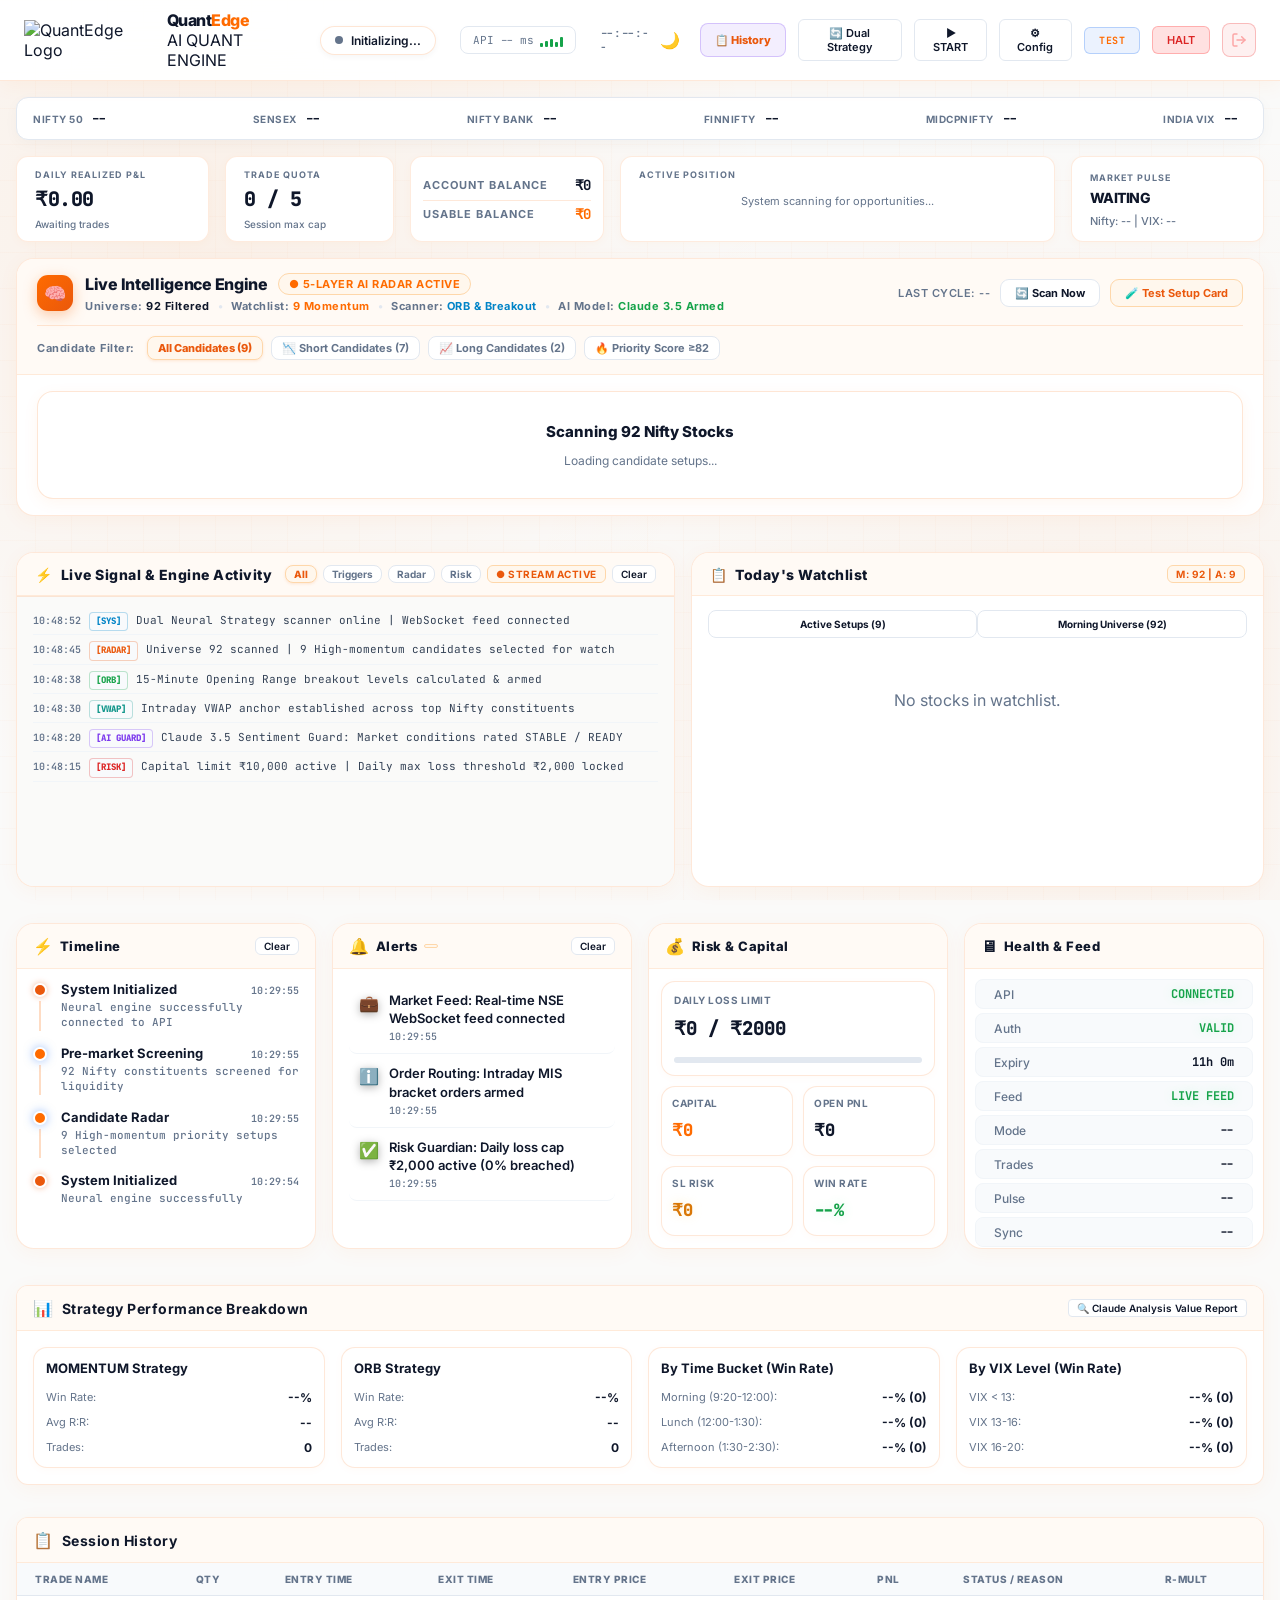
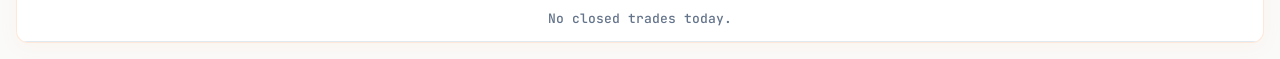
==== commit 19e01092: "style: Enlarge Nifty, Sensex and market index ticker cards on mobile" ====
--- a/android_app/app/src/main/assets/www/index.html
+++ b/android_app/app/src/main/assets/www/index.html
@@ -6,8 +6,7 @@
     <meta name="viewport" content="width=device-width, initial-scale=1.0, maximum-scale=1.0, user-scalable=no">
     <title>Intraday Trading Terminal</title>
     <!-- Auth: must be first, intercepts all fetch() -->
-    <script src="auth-client.js"></script>
-    <script src="android-adapter.js"></script>
+    <script src="/static/auth-client.js"></script>
     <script>
         (function() {
             const saved = localStorage.getItem('theme') || 'light';
@@ -18,7 +17,7 @@
     <link
         href="https://fonts.googleapis.com/css2?family=Inter:wght@400;500;600;700;800&family=JetBrains+Mono:wght@400;500;600;700;800&display=swap"
         rel="stylesheet">
-    <link rel="stylesheet" href="mobile-glass.css">
+    <link rel="stylesheet" href="/static/mobile-glass.css">
     <style>
         :root, [data-theme="dark"] {
             --bg-base: #060913;
@@ -3073,16 +3072,18 @@
                 justify-content: center;
             }
 
-            /* ── Index Banner ── */
+            /* ── Index Banner (Enlarged, Spacious Cards) ── */
             .index-banner {
                 position: static;
-                padding: 6px 12px;
-                gap: 20px;
+                padding: 10px 6px;
+                gap: 12px;
                 justify-content: flex-start;
                 overflow-x: auto;
                 -webkit-overflow-scrolling: touch;
-                border-radius: 10px;
-                height: 44px;
+                border-radius: 16px;
+                height: auto;
+                min-height: 82px;
+                scroll-snap-type: x mandatory;
             }
 
             .index-banner::-webkit-scrollbar {
@@ -3091,17 +3092,35 @@
 
             .idx-item {
                 flex-direction: column;
-                gap: 1px;
-                align-items: center;
+                gap: 4px;
+                align-items: flex-start;
                 flex-shrink: 0;
+                scroll-snap-align: start;
+                min-width: 156px;
+                padding: 14px 18px;
+                border-radius: 16px;
+                background: rgba(14, 22, 42, 0.75);
+                border: 1px solid rgba(255, 255, 255, 0.14);
+                box-shadow: 0 8px 24px rgba(0, 0, 0, 0.35);
             }
 
             .idx-name {
-                font-size: 8px;
+                font-size: 12px;
+                font-weight: 800;
+                color: #94a3b8;
+                letter-spacing: 0.8px;
             }
 
             .idx-price {
-                font-size: 11px;
+                font-size: 19px;
+                font-weight: 900;
+                font-family: 'JetBrains Mono', monospace;
+                color: #ffffff;
+                letter-spacing: -0.4px;
+            }
+
+            .idx-chg {
+                font-size: 13px;
                 font-weight: 700;
             }
 
@@ -3716,7 +3735,7 @@
         <div class="header-left">
             <div class="brand" onclick="window.scrollTo({top:0,behavior:'smooth'})" title="QuantEdge Autonomous Algo Terminal">
                 <div class="brand-icon-wrapper">
-                    <img src="logo.svg" alt="QuantEdge Logo" class="brand-logo-img" />
+                    <img src="/static/logo.svg" alt="QuantEdge Logo" class="brand-logo-img" />
                 </div>
                 <div class="brand-text-group">
                     <div class="brand-name">Quant<span class="brand-accent">Edge</span></div>
